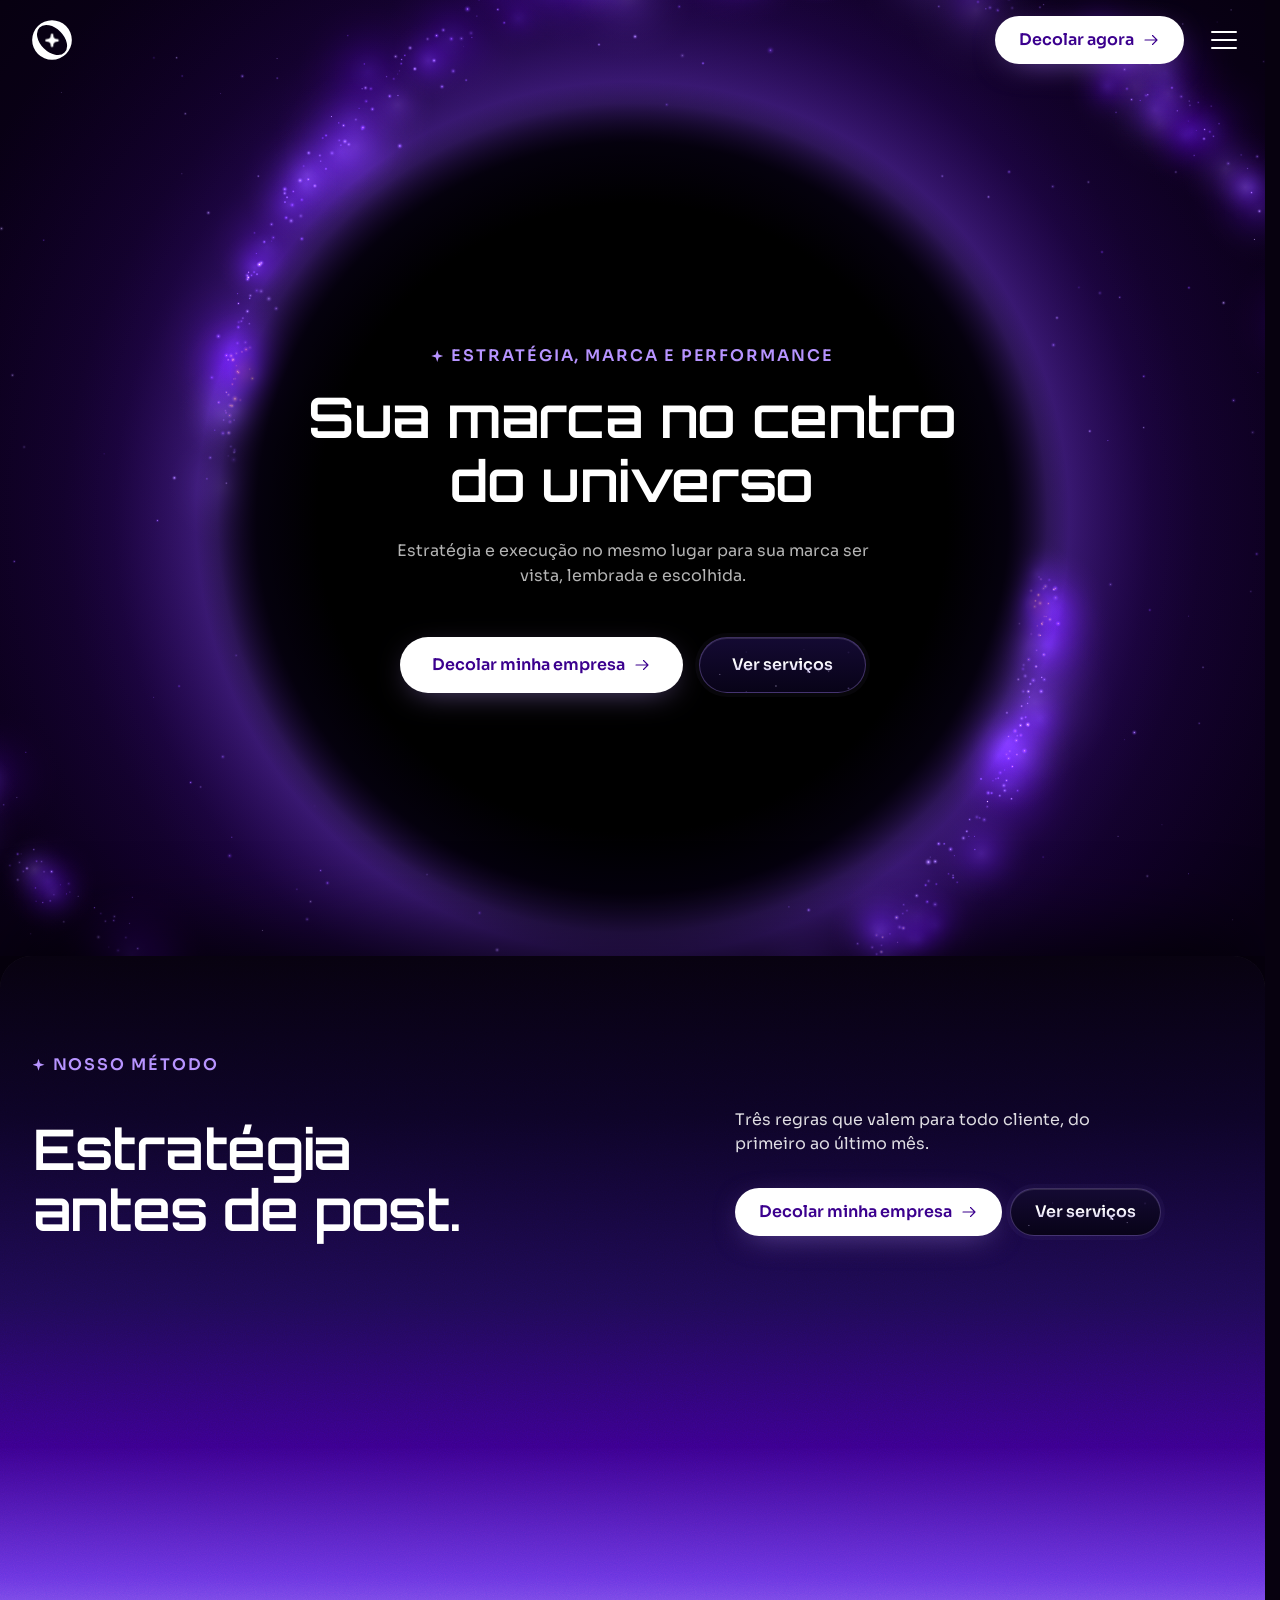
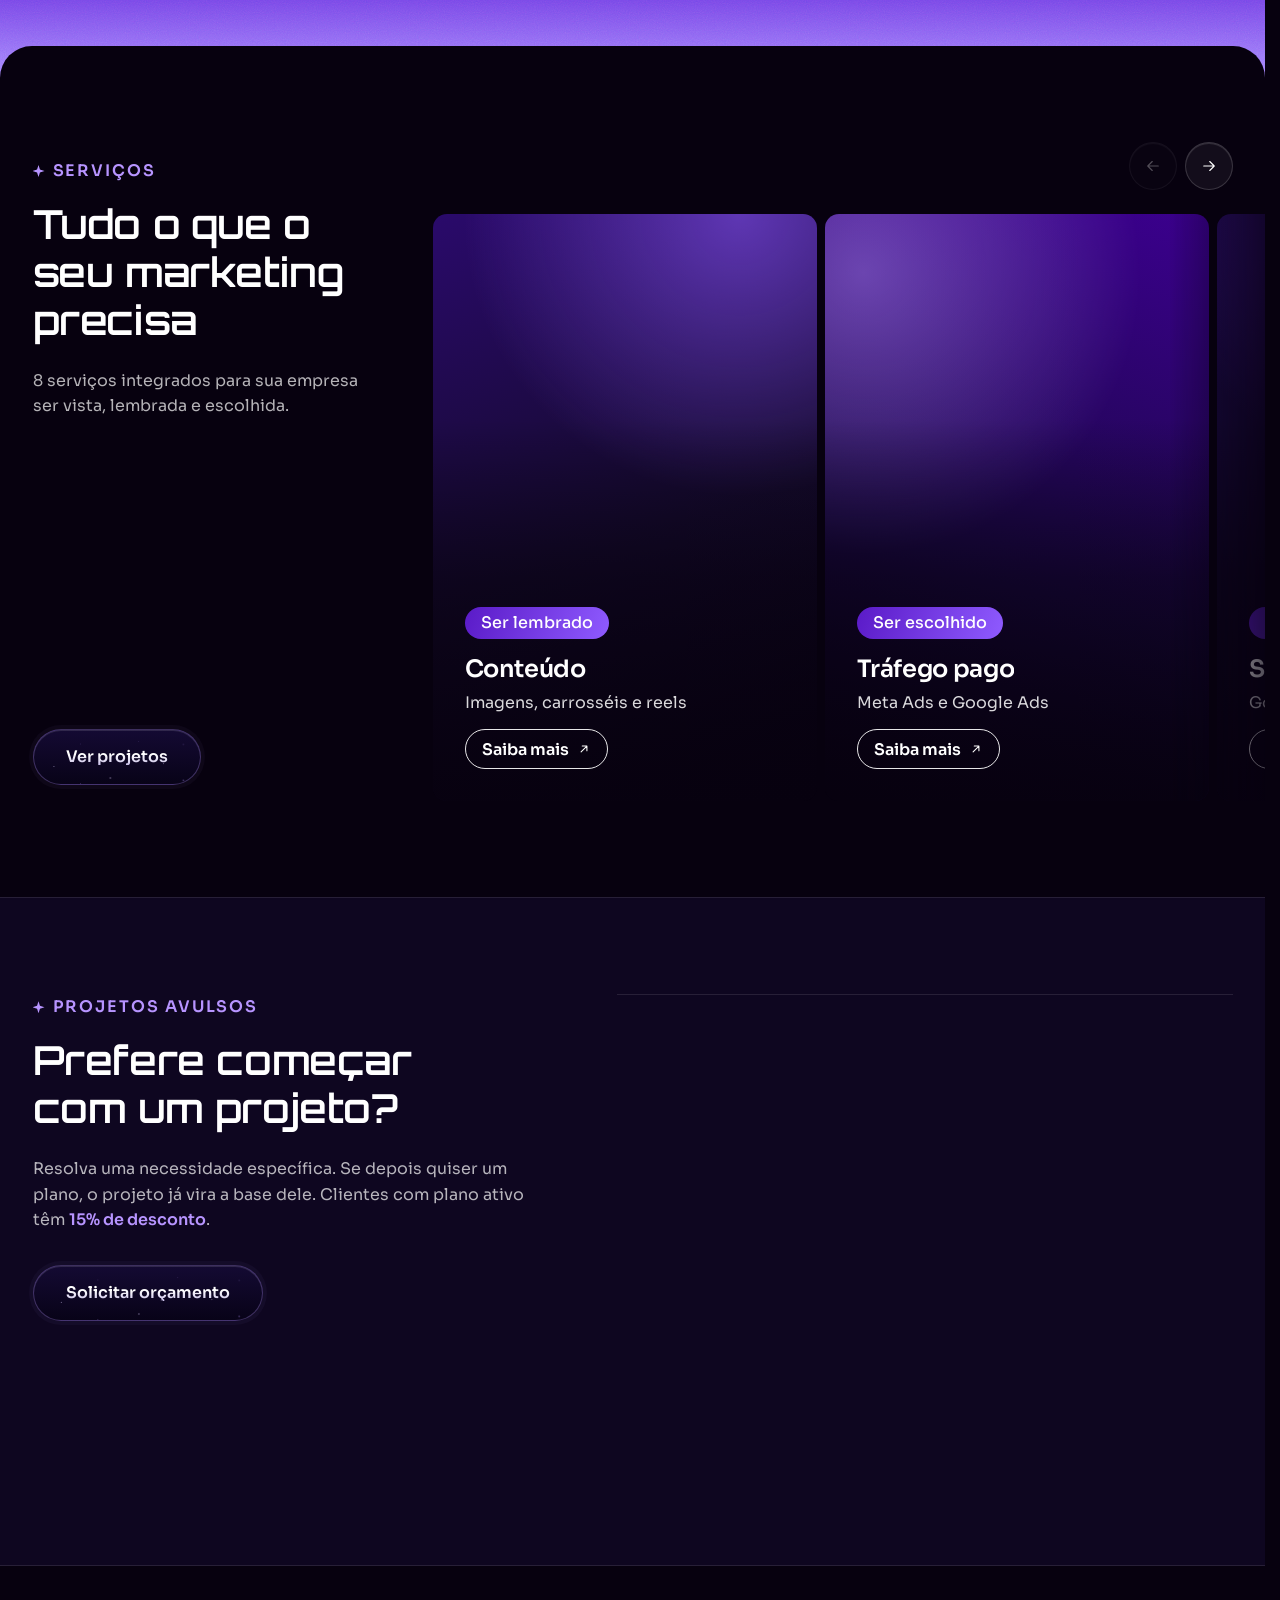
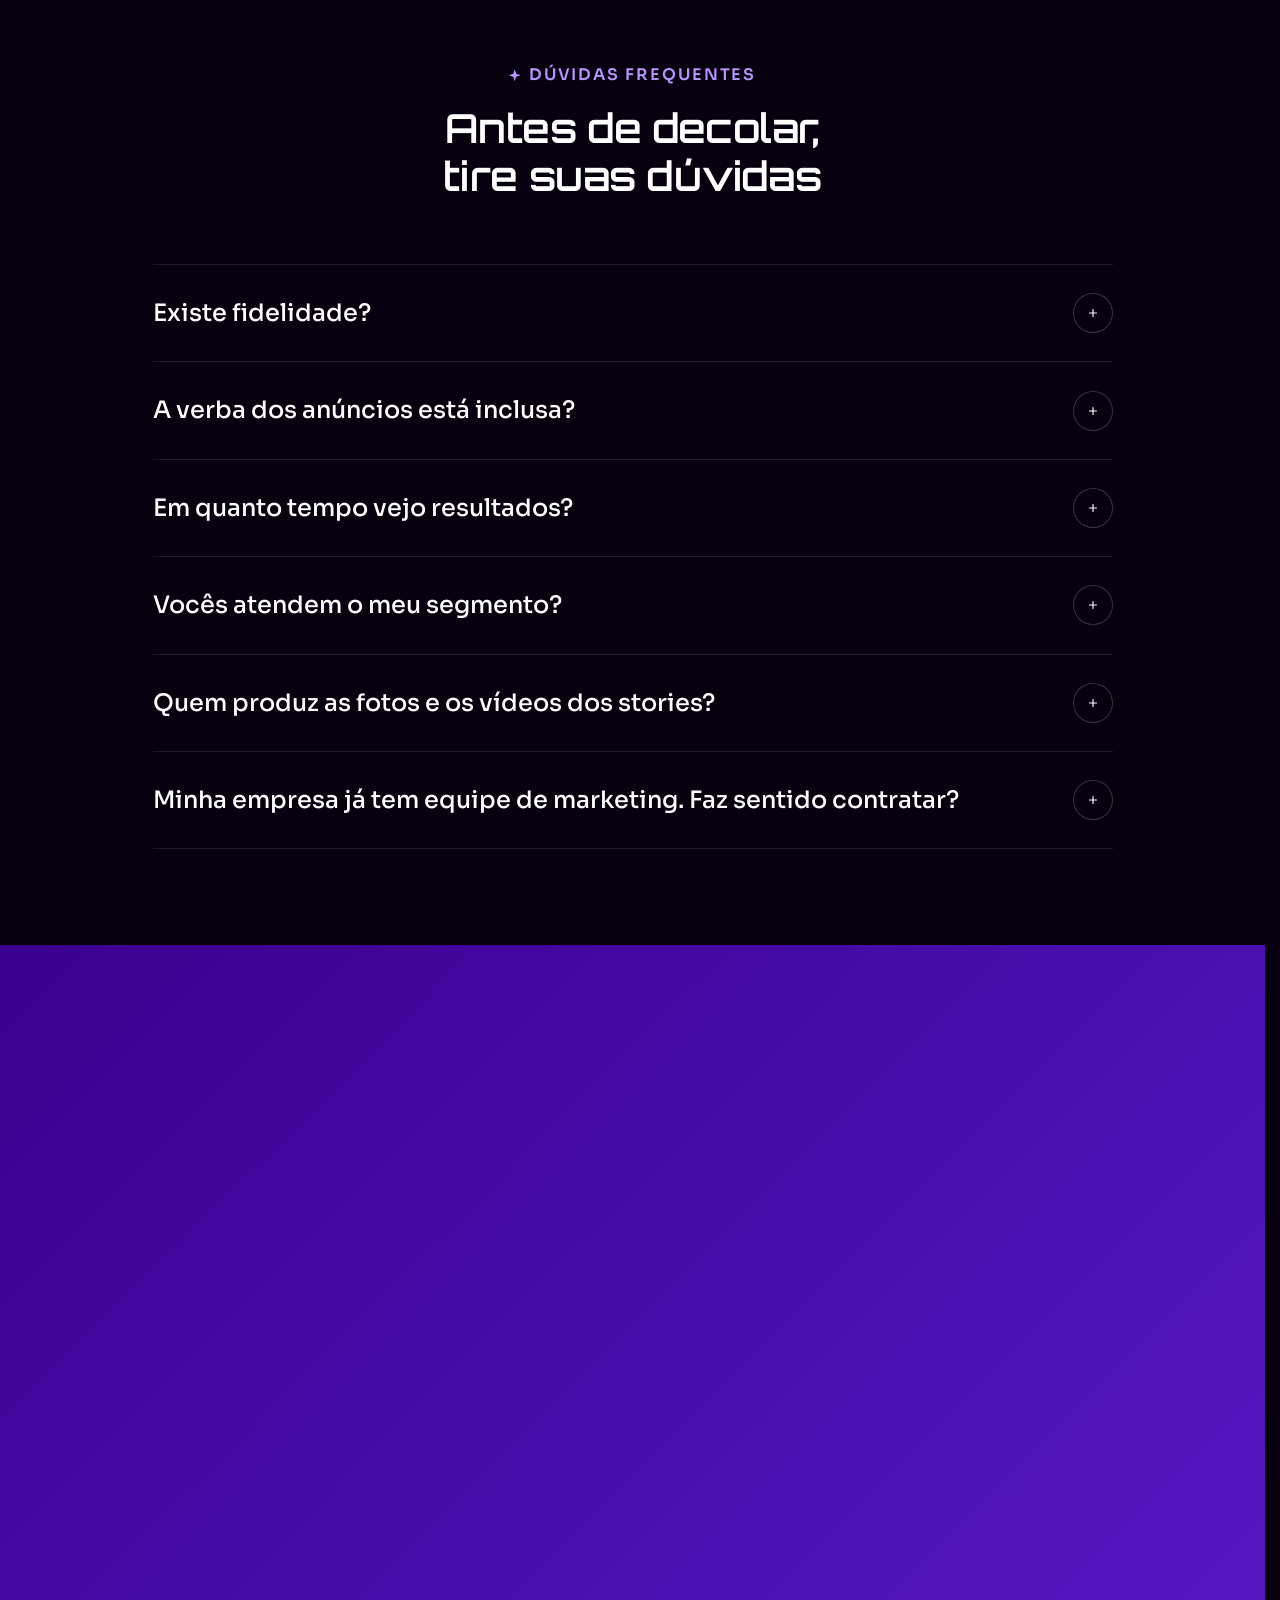
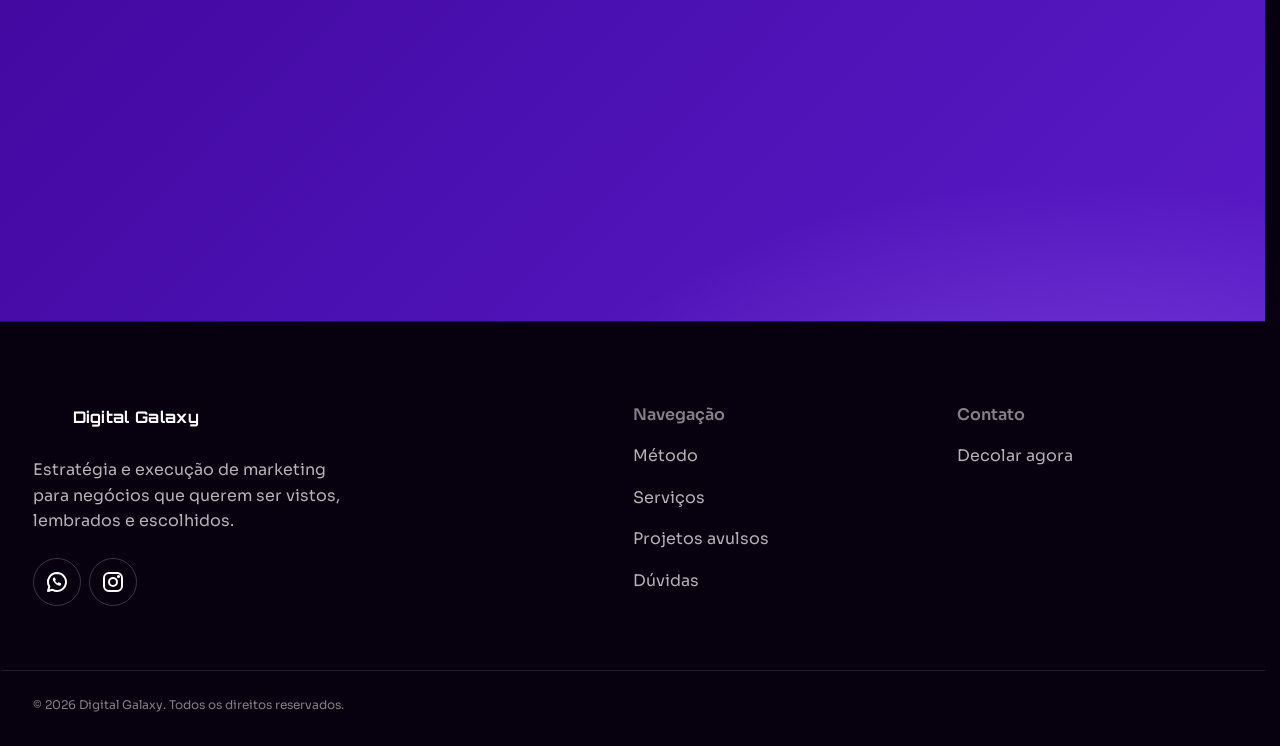
==== index.html @ ebba44d5 "Instala o Google Analytics 4 com eventos de conversão - Tag do Google (G-95ECW98DXY) no <head>, com " ====
<!doctype html>
<html lang="pt-BR">
<head>
  <meta charset="utf-8">
  <meta name="viewport" content="width=device-width, initial-scale=1, viewport-fit=cover">
  <!-- Segurança: o GitHub Pages não permite cabeçalhos HTTP próprios, então a política vai aqui.
       Só recursos do próprio domínio; o formulário envia para o Google Apps Script (connect-src).
       (frame-ancestors não vale em <meta>: a proteção contra iframe depende do servidor) -->
  <meta http-equiv="Content-Security-Policy" content="default-src 'self'; script-src 'self' https://www.googletagmanager.com; style-src 'self'; img-src 'self' data: https://*.google-analytics.com https://*.googletagmanager.com; font-src 'self'; connect-src 'self' https://script.google.com https://script.googleusercontent.com https://*.google-analytics.com https://*.analytics.google.com https://*.googletagmanager.com; object-src 'none'; base-uri 'self'; form-action 'self'; frame-src 'none'; upgrade-insecure-requests">
  <meta name="referrer" content="strict-origin-when-cross-origin">
  <title>Digital Galaxy | Marketing para negócios locais</title>
  <meta name="description" content="Consultoria de marketing para negócios locais e médias empresas: Google, Instagram, anúncios e sites, com estratégia e execução no mesmo lugar.">
  <meta name="theme-color" content="#07010F">
  <link rel="canonical" href="https://digitalgalaxy.com.br/">

  <!-- Open Graph -->
  <meta property="og:type" content="website">
  <meta property="og:locale" content="pt_BR">
  <meta property="og:site_name" content="Digital Galaxy">
  <meta property="og:title" content="Digital Galaxy | Marketing para negócios locais">
  <meta property="og:description" content="Consultoria de marketing para negócios locais e médias empresas: Google, Instagram, anúncios e sites, com estratégia e execução no mesmo lugar.">
  <meta property="og:url" content="https://digitalgalaxy.com.br/">
  <meta property="og:image" content="https://digitalgalaxy.com.br/images/og/og-digital-galaxy.jpg">
  <meta property="og:image:width" content="1200">
  <meta property="og:image:height" content="630">
  <meta property="og:image:alt" content="Digital Galaxy: estratégia e execução de marketing no mesmo lugar">
  <meta name="twitter:card" content="summary_large_image">

  <!-- Ícones -->
  <link rel="icon" href="images/logo/favicon.svg" type="image/svg+xml">
  <link rel="icon" href="images/logo/favicon-32.png" sizes="32x32" type="image/png">
  <link rel="apple-touch-icon" href="images/logo/apple-touch-icon.png">

  <!-- Fontes locais (apenas os pesos usados) -->
  <link rel="preload" href="fonts/sora-latin-400-normal.woff2" as="font" type="font/woff2" crossorigin>
  <link rel="preload" href="fonts/sora-latin-600-normal.woff2" as="font" type="font/woff2" crossorigin>
  <link rel="preload" href="fonts/orbitron-latin-600-normal.woff2" as="font" type="font/woff2" crossorigin>

  <link rel="stylesheet" href="css/style.css?v=14">
  <link rel="stylesheet" href="css/responsive.css?v=14">
  <!-- Google Analytics 4 (configuração e eventos em js/analytics.js) -->
  <script async src="https://www.googletagmanager.com/gtag/js?id=G-95ECW98DXY"></script>
  <script src="js/analytics.js?v=14"></script>
  <script src="js/vendor/lenis.min.js?v=14" defer></script>
  <script src="js/main.js?v=14" defer></script>
</head>
<body>
  <a class="skip-link" href="#conteudo">Pular para o conteúdo</a>

  <!-- ============ HEADER ============ -->
  <header class="header" id="topo">
    <div class="header__inner">
      <a class="brand brand--mark" href="#topo" aria-label="Digital Galaxy, voltar ao início">
        <svg class="brand__mark" viewBox="92 100 265 265" fill="currentColor" aria-hidden="true">
          <path fill-rule="evenodd" d="M356.00 232.50A131.5 131.5 0 1 0 93.00 232.50A131.5 131.5 0 1 0 356.00 232.50ZM307.60 315.30A117.1 77.2 45.0 1 0 142.00 149.70A117.1 77.2 45.0 1 0 307.60 315.30Z"/>
          <path class="brand__star" d="M224.80 198.50C224.80 222.22 237.58 235.00 261.30 235.00C237.58 235.00 224.80 247.78 224.80 271.50C224.80 247.78 212.03 235.00 188.30 235.00C212.03 235.00 224.80 222.22 224.80 198.50Z" stroke="currentColor" stroke-width="16" stroke-linejoin="round"/>
        </svg>
      </a>

      <div class="header__actions">
        <a class="btn btn--primary btn--sm header__cta" href="#contato" data-cta="header"><span class="btn__text">Decolar agora</span><span class="btn__icon" aria-hidden="true"><svg viewBox="0 0 24 24" fill="none" stroke="currentColor" stroke-width="1.5" stroke-linecap="round" stroke-linejoin="round"><path d="M4 12h16M14 6l6 6-6 6"/></svg></span></a>
        <button class="menu-toggle" type="button" aria-controls="menu" aria-expanded="false" aria-label="Abrir menu">
          <span class="menu-toggle__bar"></span>
          <span class="menu-toggle__bar"></span>
          <span class="menu-toggle__bar"></span>
        </button>
      </div>
    </div>
  </header>

  <!-- Menu lateral: desliza da direita; o fundo desfoca a página (js/main.js) -->
  <div class="menu-overlay" aria-hidden="true"></div>
  <nav class="nav" id="menu" aria-label="Navegação principal" inert>
    <ul class="nav__list">
      <li><a class="nav__link" href="#metodo">Método</a></li>
      <li><a class="nav__link" href="#servicos">Serviços</a></li>
      <li><a class="nav__link" href="#projetos">Projetos avulsos</a></li>
      <li><a class="nav__link" href="#faq">Dúvidas</a></li>
    </ul>
    <div class="nav__footer">
      <a class="btn btn--primary nav__cta" href="#contato" data-cta="menu"><span class="btn__text">Decolar agora</span><span class="btn__icon" aria-hidden="true"><svg viewBox="0 0 24 24" fill="none" stroke="currentColor" stroke-width="1.5" stroke-linecap="round" stroke-linejoin="round"><path d="M4 12h16M14 6l6 6-6 6"/></svg></span></a>
    </div>
  </nav>

  <main id="conteudo">

    <!-- ============ HERO ============ -->
    <section class="hero" aria-labelledby="hero-title">
      <!-- Galáxia espiral animada (fundo): .blackhole define o centro escuro; o canvas é desenhado por js/main.js -->
      <div class="blackhole" aria-hidden="true"></div>
      <canvas class="blackhole-canvas" aria-hidden="true"></canvas>
      <div class="container hero__content">
        <p class="eyebrow">Estratégia, marca e performance</p>
        <h1 class="hero__title" id="hero-title"><span class="hero__line">Sua marca no centro</span> <span class="hero__line">do universo</span></h1>
        <p class="hero__lead">Estratégia e execução no mesmo lugar para sua marca ser vista, lembrada e escolhida.</p>
        <div class="hero__actions">
          <a class="btn btn--primary" href="#contato" data-cta="hero"><span class="btn__text">Decolar minha empresa</span><span class="btn__icon" aria-hidden="true"><svg viewBox="0 0 24 24" fill="none" stroke="currentColor" stroke-width="1.5" stroke-linecap="round" stroke-linejoin="round"><path d="M4 12h16M14 6l6 6-6 6"/></svg></span></a>
          <a class="btn btn--glow" href="#servicos"><span class="btn__label">Ver serviços</span></a>
        </div>
      </div>
    </section>

    <!-- ============ FORMA DE TRABALHAR ============ -->
    <section class="manifesto" id="metodo" aria-labelledby="metodo-title">
      <div class="container manifesto__inner">
        <div class="manifesto__top">
          <div class="manifesto__heading">
            <p class="eyebrow">Nosso método</p>
            <h2 class="manifesto__title" id="metodo-title">Estratégia antes de post.</h2>
          </div>
          <div class="manifesto__side">
            <p class="manifesto__lead">Três regras que valem para todo cliente, do primeiro ao último mês.</p>
            <div class="manifesto__actions">
              <a class="btn btn--primary btn--sm" href="#contato" data-cta="metodo"><span class="btn__text">Decolar minha empresa</span><span class="btn__icon" aria-hidden="true"><svg viewBox="0 0 24 24" fill="none" stroke="currentColor" stroke-width="1.5" stroke-linecap="round" stroke-linejoin="round"><path d="M4 12h16M14 6l6 6-6 6"/></svg></span></a>
              <a class="btn btn--glow btn--sm" href="#servicos"><span class="btn__label">Ver serviços</span></a>
            </div>
          </div>
        </div>

        <ol class="manifesto__principles">
          <li class="principle reveal">
            <span class="principle__index">01</span>
            <h3 class="principle__title">Diagnóstico antes de gastar</h3>
            <p class="principle__text">Analisamos seu negócio, seus concorrentes e seu público. Você investe só no que faz sentido.</p>
          </li>
          <li class="principle reveal">
            <span class="principle__index">02</span>
            <h3 class="principle__title">Uma meta clara desde o início</h3>
            <p class="principle__text">Leads, ligações, rotas no Maps ou vendas. Você sabe o que esperar e acompanha os números.</p>
          </li>
          <li class="principle reveal">
            <span class="principle__index">03</span>
            <h3 class="principle__title">Sua verba, seu controle</h3>
            <p class="principle__text">A verba dos anúncios vai direto para Meta e Google. Sem taxa escondida, sem intermediário.</p>
          </li>
        </ol>
      </div>
    </section>

    <!-- ============ SERVIÇOS ============ -->
    <section class="section section--services" id="servicos" aria-labelledby="servicos-title">
      <div class="services">
        <header class="services__header">
          <p class="eyebrow">Serviços</p>
          <h2 class="section__title" id="servicos-title">Tudo o que o seu marketing precisa</h2>
          <p class="section__lead">8 serviços integrados para sua empresa ser vista, lembrada e escolhida.</p>
          <a class="btn btn--glow services__cta" href="#projetos"><span class="btn__label">Ver projetos</span></a>
        </header>
        <div class="services__carousel" role="group" aria-roledescription="carrossel" aria-label="Serviços">
          <div class="services__bar">
            <div class="services__nav">
              <button class="services__arrow services__arrow--prev" type="button" aria-label="Serviços anteriores"><svg viewBox="0 0 24 24" aria-hidden="true"><path d="M19 12H5M11 6l-6 6 6 6"/></svg></button>
              <button class="services__arrow services__arrow--next" type="button" aria-label="Próximos serviços"><svg viewBox="0 0 24 24" aria-hidden="true"><path d="M5 12h14M13 6l6 6-6 6"/></svg></button>
            </div>
          </div>
          <ul class="services__track">
            <li class="service">
              <div class="service__inner">
                <div class="service__face service__face--front">
                  <img class="service__media service__media--conteudo" src="images/servicos/conteudo.webp" alt="" loading="lazy" decoding="async">
                  <div class="service__body">
                    <span class="service__tag">Ser lembrado</span>
                    <h3 class="service__title">Conteúdo</h3>
                    <p class="service__text">Imagens, carrosséis e reels</p>
                    <button class="service__link service__flip" type="button" aria-label="Saiba mais sobre Conteúdo">Saiba mais<svg class="service__arrow" viewBox="0 0 24 24" aria-hidden="true"><path d="M7 17 17 7M9 7h8v8"/></svg></button>
                  </div>
                </div>
                <div class="service__face service__face--back" inert>
                  <button class="service__back service__flip" type="button" aria-label="Voltar para a frente do card"><svg viewBox="0 0 24 24" aria-hidden="true"><path d="M6 6l12 12M18 6 6 18"/></svg></button>
                  <span class="service__tag">Ser lembrado</span>
                  <p class="service__back-title">Conteúdo</p>
                  <p class="service__desc">Imagens, carrosséis e reels pensados para a sua estratégia. Você só envia as fotos do dia a dia.</p>
                  <a class="service__cta" href="#contato" data-cta="servicos">Decolar agora<svg viewBox="0 0 24 24" fill="none" stroke="currentColor" stroke-width="1.5" stroke-linecap="round" stroke-linejoin="round"><path d="M4 12h16M14 6l6 6-6 6"/></svg></a>
                </div>
              </div>
            </li>
            <li class="service">
              <div class="service__inner">
                <div class="service__face service__face--front">
                  <img class="service__media" src="images/servicos/trafego-pago.webp" alt="" loading="lazy" decoding="async">
                  <div class="service__body">
                    <span class="service__tag">Ser escolhido</span>
                    <h3 class="service__title">Tráfego pago</h3>
                    <p class="service__text">Meta Ads e Google Ads</p>
                    <button class="service__link service__flip" type="button" aria-label="Saiba mais sobre Tráfego pago">Saiba mais<svg class="service__arrow" viewBox="0 0 24 24" aria-hidden="true"><path d="M7 17 17 7M9 7h8v8"/></svg></button>
                  </div>
                </div>
                <div class="service__face service__face--back" inert>
                  <button class="service__back service__flip" type="button" aria-label="Voltar para a frente do card"><svg viewBox="0 0 24 24" aria-hidden="true"><path d="M6 6l12 12M18 6 6 18"/></svg></button>
                  <span class="service__tag">Ser escolhido</span>
                  <p class="service__back-title">Tráfego pago</p>
                  <p class="service__desc">Campanhas no Meta Ads, Google Ads, LinkedIn e TikTok, com criativos próprios e otimização contínua.</p>
                  <a class="service__cta" href="#contato" data-cta="servicos">Decolar agora<svg viewBox="0 0 24 24" fill="none" stroke="currentColor" stroke-width="1.5" stroke-linecap="round" stroke-linejoin="round"><path d="M4 12h16M14 6l6 6-6 6"/></svg></a>
                </div>
              </div>
            </li>
            <li class="service">
              <div class="service__inner">
                <div class="service__face service__face--front">
                  <img class="service__media service__media--seo-local" src="images/servicos/seo-local.webp" alt="" loading="lazy" decoding="async">
                  <div class="service__body">
                    <span class="service__tag">Ser visto</span>
                    <h3 class="service__title">SEO local</h3>
                    <p class="service__text">Google, Maps e avaliações</p>
                    <button class="service__link service__flip" type="button" aria-label="Saiba mais sobre SEO local">Saiba mais<svg class="service__arrow" viewBox="0 0 24 24" aria-hidden="true"><path d="M7 17 17 7M9 7h8v8"/></svg></button>
                  </div>
                </div>
                <div class="service__face service__face--back" inert>
                  <button class="service__back service__flip" type="button" aria-label="Voltar para a frente do card"><svg viewBox="0 0 24 24" aria-hidden="true"><path d="M6 6l12 12M18 6 6 18"/></svg></button>
                  <span class="service__tag">Ser visto</span>
                  <p class="service__back-title">SEO local</p>
                  <p class="service__desc">Perfil do Google otimizado, avaliações e presença no Maps para você aparecer antes do concorrente.</p>
                  <a class="service__cta" href="#contato" data-cta="servicos">Decolar agora<svg viewBox="0 0 24 24" fill="none" stroke="currentColor" stroke-width="1.5" stroke-linecap="round" stroke-linejoin="round"><path d="M4 12h16M14 6l6 6-6 6"/></svg></a>
                </div>
              </div>
            </li>
            <li class="service">
              <div class="service__inner">
                <div class="service__face service__face--front">
                  <img class="service__media" src="images/servicos/estrategia.webp" alt="" loading="lazy" decoding="async">
                  <div class="service__body">
                    <span class="service__tag">Ser lembrado</span>
                    <h3 class="service__title">Posicionamento</h3>
                    <p class="service__text">Público, voz e oferta</p>
                    <button class="service__link service__flip" type="button" aria-label="Saiba mais sobre Posicionamento">Saiba mais<svg class="service__arrow" viewBox="0 0 24 24" aria-hidden="true"><path d="M7 17 17 7M9 7h8v8"/></svg></button>
                  </div>
                </div>
                <div class="service__face service__face--back" inert>
                  <button class="service__back service__flip" type="button" aria-label="Voltar para a frente do card"><svg viewBox="0 0 24 24" aria-hidden="true"><path d="M6 6l12 12M18 6 6 18"/></svg></button>
                  <span class="service__tag">Ser lembrado</span>
                  <p class="service__back-title">Posicionamento</p>
                  <p class="service__desc">Público, tom de voz, oferta principal e linha editorial para sua marca falar com clareza.</p>
                  <a class="service__cta" href="#contato" data-cta="servicos">Decolar agora<svg viewBox="0 0 24 24" fill="none" stroke="currentColor" stroke-width="1.5" stroke-linecap="round" stroke-linejoin="round"><path d="M4 12h16M14 6l6 6-6 6"/></svg></a>
                </div>
              </div>
            </li>
            <li class="service">
              <div class="service__inner">
                <div class="service__face service__face--front">
                  <img class="service__media service__media--redes-sociais" src="images/servicos/redes-sociais.webp" alt="" loading="lazy" decoding="async">
                  <div class="service__body">
                    <span class="service__tag">Ser lembrado</span>
                    <h3 class="service__title">Redes sociais</h3>
                    <p class="service__text">Calendário, posts e stories</p>
                    <button class="service__link service__flip" type="button" aria-label="Saiba mais sobre Redes sociais">Saiba mais<svg class="service__arrow" viewBox="0 0 24 24" aria-hidden="true"><path d="M7 17 17 7M9 7h8v8"/></svg></button>
                  </div>
                </div>
                <div class="service__face service__face--back" inert>
                  <button class="service__back service__flip" type="button" aria-label="Voltar para a frente do card"><svg viewBox="0 0 24 24" aria-hidden="true"><path d="M6 6l12 12M18 6 6 18"/></svg></button>
                  <span class="service__tag">Ser lembrado</span>
                  <p class="service__back-title">Redes sociais</p>
                  <p class="service__desc">Calendário, posts com design e legenda e stories semanais para Instagram, Facebook e TikTok.</p>
                  <a class="service__cta" href="#contato" data-cta="servicos">Decolar agora<svg viewBox="0 0 24 24" fill="none" stroke="currentColor" stroke-width="1.5" stroke-linecap="round" stroke-linejoin="round"><path d="M4 12h16M14 6l6 6-6 6"/></svg></a>
                </div>
              </div>
            </li>
            <li class="service">
              <div class="service__inner">
                <div class="service__face service__face--front">
                  <img class="service__media service__media--branding" src="images/servicos/branding.webp" alt="" loading="lazy" decoding="async">
                  <div class="service__body">
                    <span class="service__tag">Ser lembrado</span>
                    <h3 class="service__title">Branding</h3>
                    <p class="service__text">Identidade visual e manual</p>
                    <button class="service__link service__flip" type="button" aria-label="Saiba mais sobre Branding">Saiba mais<svg class="service__arrow" viewBox="0 0 24 24" aria-hidden="true"><path d="M7 17 17 7M9 7h8v8"/></svg></button>
                  </div>
                </div>
                <div class="service__face service__face--back" inert>
                  <button class="service__back service__flip" type="button" aria-label="Voltar para a frente do card"><svg viewBox="0 0 24 24" aria-hidden="true"><path d="M6 6l12 12M18 6 6 18"/></svg></button>
                  <span class="service__tag">Ser lembrado</span>
                  <p class="service__back-title">Branding</p>
                  <p class="service__desc">Logo, cores, fontes e manual de marca para ter a mesma cara em todo lugar.</p>
                  <a class="service__cta" href="#contato" data-cta="servicos">Decolar agora<svg viewBox="0 0 24 24" fill="none" stroke="currentColor" stroke-width="1.5" stroke-linecap="round" stroke-linejoin="round"><path d="M4 12h16M14 6l6 6-6 6"/></svg></a>
                </div>
              </div>
            </li>
            <li class="service">
              <div class="service__inner">
                <div class="service__face service__face--front">
                  <img class="service__media" src="images/servicos/sites.webp" alt="" loading="lazy" decoding="async">
                  <div class="service__body">
                    <span class="service__tag">Ser visto</span>
                    <h3 class="service__title">Sites</h3>
                    <p class="service__text">Páginas que convertem</p>
                    <button class="service__link service__flip" type="button" aria-label="Saiba mais sobre Sites">Saiba mais<svg class="service__arrow" viewBox="0 0 24 24" aria-hidden="true"><path d="M7 17 17 7M9 7h8v8"/></svg></button>
                  </div>
                </div>
                <div class="service__face service__face--back" inert>
                  <button class="service__back service__flip" type="button" aria-label="Voltar para a frente do card"><svg viewBox="0 0 24 24" aria-hidden="true"><path d="M6 6l12 12M18 6 6 18"/></svg></button>
                  <span class="service__tag">Ser visto</span>
                  <p class="service__back-title">Sites</p>
                  <p class="service__desc">Páginas feitas para converter, com botão de WhatsApp ou formulário e rastreamento dos anúncios.</p>
                  <a class="service__cta" href="#contato" data-cta="servicos">Decolar agora<svg viewBox="0 0 24 24" fill="none" stroke="currentColor" stroke-width="1.5" stroke-linecap="round" stroke-linejoin="round"><path d="M4 12h16M14 6l6 6-6 6"/></svg></a>
                </div>
              </div>
            </li>
            <li class="service">
              <div class="service__inner">
                <div class="service__face service__face--front">
                  <img class="service__media" src="images/servicos/funil-crm.webp" alt="" loading="lazy" decoding="async">
                  <div class="service__body">
                    <span class="service__tag">Ser escolhido</span>
                    <h3 class="service__title">Funil e CRM</h3>
                    <p class="service__text">Do contato até a venda</p>
                    <button class="service__link service__flip" type="button" aria-label="Saiba mais sobre Funil e CRM">Saiba mais<svg class="service__arrow" viewBox="0 0 24 24" aria-hidden="true"><path d="M7 17 17 7M9 7h8v8"/></svg></button>
                  </div>
                </div>
                <div class="service__face service__face--back" inert>
                  <button class="service__back service__flip" type="button" aria-label="Voltar para a frente do card"><svg viewBox="0 0 24 24" aria-hidden="true"><path d="M6 6l12 12M18 6 6 18"/></svg></button>
                  <span class="service__tag">Ser escolhido</span>
                  <p class="service__back-title">Funil e CRM</p>
                  <p class="service__desc">Estrutura de funil, CRM e automação para nenhum contato se perder até virar venda.</p>
                  <a class="service__cta" href="#contato" data-cta="servicos">Decolar agora<svg viewBox="0 0 24 24" fill="none" stroke="currentColor" stroke-width="1.5" stroke-linecap="round" stroke-linejoin="round"><path d="M4 12h16M14 6l6 6-6 6"/></svg></a>
                </div>
              </div>
            </li>
          </ul>
        </div>
      </div>
    </section>

    <!-- ============ PROJETOS AVULSOS ============ -->
    <section class="section section--alt" id="projetos" aria-labelledby="projetos-title">
      <div class="container projects">
        <header class="section__header projects__header">
          <p class="eyebrow">Projetos avulsos</p>
          <h2 class="section__title" id="projetos-title">Prefere começar com um projeto?</h2>
          <p class="section__lead">Resolva uma necessidade específica. Se depois quiser um plano, o projeto já vira a base dele. Clientes com plano ativo têm <strong class="discount">15% de desconto</strong>.</p>
          <a class="btn btn--glow" href="#contato" data-cta="projetos"><span class="btn__label">Solicitar orçamento</span></a>
        </header>
        <ul class="projects__list">
          <li class="project reveal" tabindex="0">
            <div class="project__head"><span class="project__name">Diagnóstico e posicionamento</span></div>
            <div class="project__more"><div class="project__more-inner"><p class="project__text">Descubra onde seu marketing está perdendo clientes. Analisamos sua presença digital, concorrentes e público, e entregamos os próximos passos em ordem de prioridade.</p></div></div>
          </li>
          <li class="project reveal" tabindex="0">
            <div class="project__head"><span class="project__name">Setup do Google Meu Negócio</span></div>
            <div class="project__more"><div class="project__more-inner"><p class="project__text">Apareça no Maps quando procuram pelo que você vende. Criamos ou otimizamos seu perfil com categorias, serviços, fotos e descrição.</p></div></div>
          </li>
          <li class="project reveal" tabindex="0">
            <div class="project__head"><span class="project__name">Identidade visual</span></div>
            <div class="project__more"><div class="project__more-inner"><p class="project__text">Logo, cores, tipografia e aplicações prontas para redes e materiais. Sua marca com a mesma cara em todo lugar.</p></div></div>
          </li>
          <li class="project reveal" tabindex="0">
            <div class="project__head"><span class="project__name">Branding completo</span></div>
            <div class="project__more"><div class="project__more-inner"><p class="project__text">O que sua marca defende, como ela fala e como ela aparece: estratégia, identidade visual e manual de uso.</p></div></div>
          </li>
          <li class="project reveal" tabindex="0">
            <div class="project__head"><span class="project__name">Landing page</span></div>
            <div class="project__more"><div class="project__more-inner"><p class="project__text">Uma página com um único objetivo: transformar visitas em conversas no WhatsApp. Texto, design e rastreamento inclusos.</p></div></div>
          </li>
          <li class="project reveal" tabindex="0">
            <div class="project__head"><span class="project__name">Site institucional</span></div>
            <div class="project__more"><div class="project__more-inner"><p class="project__text">Várias páginas, rápido no celular e preparado para o Google, apresentando sua empresa, seus serviços e seus contatos.</p></div></div>
          </li>
        </ul>
      </div>
    </section>

    <!-- ============ FAQ ============ -->
    <section class="section" id="faq" aria-labelledby="faq-title">
      <div class="container faq">
        <header class="section__header section__header--center faq__header">
          <p class="eyebrow">Dúvidas frequentes</p>
          <h2 class="section__title" id="faq-title">Antes de decolar, tire suas dúvidas</h2>
        </header>
        <div class="faq__list">
          <details class="faq__item">
            <summary class="faq__question">Existe fidelidade?</summary>
            <div class="faq__answer"><p>O primeiro mês é sem fidelidade. No fim dele, apresentamos os resultados e o plano dos próximos 6 meses. Se seguirmos juntos, o contrato passa a ser de 6 meses, com renovação automática.</p></div>
          </details>
          <details class="faq__item">
            <summary class="faq__question">A verba dos anúncios está inclusa?</summary>
            <div class="faq__answer"><p>Não, e isso é bom para você. A verba é paga direto às plataformas, como Meta e Google, e você vê cada real investido. O recomendado costuma ficar entre R$ 1.000 e R$ 5.000 por mês.</p></div>
          </details>
          <details class="faq__item">
            <summary class="faq__question">Em quanto tempo vejo resultados?</summary>
            <div class="faq__answer"><p>Logo no início definimos uma meta, como leads, ligações, rotas no Maps ou vendas, e acompanhamos os números com você. Canais como tráfego e SEO costumam amadurecer em cerca de 3 meses.</p></div>
          </details>
          <details class="faq__item">
            <summary class="faq__question">Vocês atendem o meu segmento?</summary>
            <div class="faq__answer"><p>Atendemos negócios locais e médias empresas: comércio de bairro, serviços profissionais, varejo e e-commerce, B2B e indústria. O peso de cada canal muda conforme o diagnóstico.</p></div>
          </details>
          <details class="faq__item">
            <summary class="faq__question">Quem produz as fotos e os vídeos dos stories?</summary>
            <div class="faq__answer"><p>Você envia as fotos e os vídeos do dia a dia do negócio. Nós planejamos a sequência, escrevemos os textos e cuidamos do agendamento.</p></div>
          </details>
          <details class="faq__item">
            <summary class="faq__question">Minha empresa já tem equipe de marketing. Faz sentido contratar?</summary>
            <div class="faq__answer"><p>Sim. O trabalho pode ser consultivo, orientando a sua equipe interna com estratégia, metas e acompanhamento.</p></div>
          </details>
        </div>
      </div>
    </section>

    <!-- ============ CONTATO (formulário) ============ -->
    <!-- Os botões do site rolam até aqui (#contato). O envio vai para a mesma planilha
         do formulário de diagnóstico (Google Apps Script), pelo js/main.js (setupLeadForm). -->
    <section class="cta" id="contato" aria-labelledby="cta-title">
      <div class="starfield" aria-hidden="true"></div>
      <div class="container cta__inner">
        <div class="cta__content reveal">
          <!-- Uma estrela atravessa a frase e as letras surgem no rastro dela (js/main.js, setupStarWrite) -->
          <p class="eyebrow cta__eyebrow"><span class="cta__eyebrow-text" data-star-write>O próximo passo começa aqui</span></p>
          <h2 class="cta__title" id="cta-title">Pronto para levar sua marca <em>mais longe?</em></h2>
          <p class="cta__text">Preencha algumas informações rápidas, leva menos de um minuto. Assim chegamos à conversa já conhecendo o seu cenário.</p>
          <!-- Aparece quando o WhatsApp estiver configurado em js/main.js -->
          <a class="cta__whatsapp js-whatsapp" href="#" target="_blank" rel="noopener" hidden>Prefere conversar pelo WhatsApp?<span class="cta__whatsapp-icon social__icon--whatsapp" aria-hidden="true"></span></a>
        </div>

        <div class="lead reveal">
          <form class="lead__form" id="lead-form" novalidate data-endpoint="https://script.google.com/macros/s/AKfycbzMHrKXmGGvpy9lyWZ1lX4zPdXGlXVnlSLD0htCobEDiTQkNy1vvPE4B_Lw2kmxeEnO/exec">
            <h3 class="lead__title">Agende sua conversa</h3>

            <div class="lead__grid">
              <div class="field">
                <label class="field__label" for="lead-nome">Nome completo</label>
                <input class="field__input" id="lead-nome" name="nome" type="text" autocomplete="name" maxlength="100" placeholder="Seu nome" required>
              </div>
              <div class="field">
                <label class="field__label" for="lead-empresa">Empresa</label>
                <input class="field__input" id="lead-empresa" name="empresa" type="text" autocomplete="organization" maxlength="100" placeholder="Nome da sua empresa" required>
              </div>
              <div class="field">
                <label class="field__label" for="lead-whatsapp">WhatsApp</label>
                <input class="field__input" id="lead-whatsapp" name="whatsapp" type="tel" inputmode="tel" autocomplete="tel" maxlength="16" placeholder="(00) 00000-0000" required>
              </div>
              <div class="field">
                <label class="field__label" for="lead-email">E-mail</label>
                <input class="field__input" id="lead-email" name="email" type="email" autocomplete="email" maxlength="120" placeholder="voce@empresa.com.br" required>
              </div>
              <div class="field field--full">
                <label class="field__label" for="lead-objetivo">Seu objetivo</label>
                <select class="field__input field__select" id="lead-objetivo" name="objetivo_6_meses" required>
                  <option value="" selected disabled>O que sua empresa precisa?</option>
                  <option>Ser mais conhecido e passar mais credibilidade</option>
                  <option>Atrair mais clientes novos</option>
                  <option>Vender mais para quem já é cliente</option>
                  <option>Lançar um produto, serviço ou unidade nova</option>
                  <option>Mudar ou atualizar a imagem da marca</option>
                </select>
              </div>
              <div class="field field--full">
                <label class="field__label" for="lead-investimento">Investimento mensal</label>
                <select class="field__input field__select" id="lead-investimento" name="investimento_mensal" required>
                  <option value="" selected disabled>Selecione uma faixa</option>
                  <option>Até R$ 1.000</option>
                  <option>De R$ 1.000 a R$ 3.000</option>
                  <option>De R$ 3.000 a R$ 6.000</option>
                  <option>Acima de R$ 6.000</option>
                  <option>Ainda não sei</option>
                </select>
              </div>
              <div class="field field--full">
                <label class="field__label" for="lead-mensagem">Mensagem <span class="field__optional">(opcional)</span></label>
                <textarea class="field__input field__textarea" id="lead-mensagem" name="mensagem" rows="3" maxlength="1000" placeholder="Conte um pouco sobre o seu negócio"></textarea>
              </div>
            </div>

            <!-- Anti-robô: campo invisível que pessoas não preenchem -->
            <div class="lead__hp" aria-hidden="true">
              <label for="lead-hp">Não preencha este campo</label>
              <input id="lead-hp" name="_hp" type="text" tabindex="-1" autocomplete="off">
            </div>

            <p class="lead__error" role="alert" hidden></p>
            <button class="cta__button lead__submit" type="submit"><span class="lead__submit-text">Enviar e agendar conversa</span><span class="cta__button-icon" aria-hidden="true"><svg viewBox="0 0 24 24" fill="none" stroke="currentColor" stroke-width="2" stroke-linecap="round" stroke-linejoin="round"><path d="M7 17 17 7M9 7h8v8"/></svg></span></button>
            <noscript><p class="lead__error">Para enviar, ative o JavaScript do navegador ou fale com a gente pelo Instagram @digitalgalaxymkt.</p></noscript>
          </form>

          <div class="lead__success" id="lead-success" tabindex="-1" hidden>
            <span class="lead__success-icon" aria-hidden="true"></span>
            <h3 class="lead__title">Obrigado!</h3>
            <p class="lead__success-text">Recebemos suas informações. Nossa equipe entrará em contato em breve pelo WhatsApp.</p>
          </div>
        </div>
      </div>
    </section>
  </main>


  <!-- ============ FOOTER ============ -->
  <footer class="footer">
    <div class="container footer__grid">
      <div class="footer__brand">
        <a class="brand" href="#topo" aria-label="Digital Galaxy, voltar ao início">
          <img class="brand__mark" src="images/logo/logo-digital-galaxy-mark.svg" alt="" width="32" height="32" loading="lazy">
          <span class="brand__name">Digital Galaxy</span>
        </a>
        <p class="footer__tagline">Estratégia e execução de marketing para negócios que querem ser vistos, lembrados e escolhidos.</p>
        <!-- Redes: no hover, um relance de luz roxa atravessa o ícone (css/style.css, .social) -->
        <ul class="social" aria-label="Redes sociais">
          <li class="js-whatsapp-item" hidden><a class="social__link js-whatsapp" href="#" target="_blank" rel="noopener" aria-label="WhatsApp"><span class="social__icon social__icon--whatsapp" aria-hidden="true"></span></a></li>
          <li><a class="social__link" href="https://www.instagram.com/digitalgalaxymkt" target="_blank" rel="noopener" aria-label="Instagram @digitalgalaxymkt"><span class="social__icon social__icon--instagram" aria-hidden="true"></span></a></li>
        </ul>
      </div>

      <nav class="footer__col" aria-label="Navegação do rodapé">
        <p class="footer__heading">Navegação</p>
        <ul>
          <li><a href="#metodo">Método</a></li>
          <li><a href="#servicos">Serviços</a></li>
          <li><a href="#projetos">Projetos avulsos</a></li>
          <li><a href="#faq">Dúvidas</a></li>
        </ul>
      </nav>

      <div class="footer__col">
        <p class="footer__heading">Contato</p>
        <ul>
          <li><a href="#contato" data-cta="footer">Decolar agora</a></li>
          <!-- Aparece quando configurado em js/main.js -->
          <li class="js-email-item" hidden><a class="js-email" href="#">E-mail</a></li>
        </ul>
      </div>
    </div>

    <div class="container footer__bottom">
      <p>© <span class="js-year">2026</span> Digital Galaxy. Todos os direitos reservados.</p>
      <!-- PLACEHOLDER: adicionar link para a Política de Privacidade quando houver -->
    </div>
  </footer>
</body>
</html>
---- css/style.css ----
/* ==========================================================================
   Digital Galaxy — Landing page
   Estilos principais (desktop first). Ajustes por tela em responsive.css
   ========================================================================== */

/* Fonts
   ========================================================================== */
@font-face { font-family: "Sora"; font-weight: 400; font-style: normal; font-display: swap; src: url("../fonts/sora-latin-400-normal.woff2") format("woff2"); }
@font-face { font-family: "Sora"; font-weight: 500; font-style: normal; font-display: swap; src: url("../fonts/sora-latin-500-normal.woff2") format("woff2"); }
@font-face { font-family: "Sora"; font-weight: 600; font-style: normal; font-display: swap; src: url("../fonts/sora-latin-600-normal.woff2") format("woff2"); }
@font-face { font-family: "Sora"; font-weight: 700; font-style: normal; font-display: swap; src: url("../fonts/sora-latin-700-normal.woff2") format("woff2"); }
@font-face { font-family: "Orbitron"; font-weight: 700; font-style: normal; font-display: swap; src: url("../fonts/orbitron-latin-700-normal.woff2") format("woff2"); }
/* Títulos: Orbitron, a fonte do logo. As letras com til (ã, õ) ficam de fora: na
   Orbitron o til parece um acento grave, então essas letras usam a Sora. */
@font-face { font-family: "Galaxy"; font-weight: 600; font-style: normal; font-display: swap; src: url("../fonts/orbitron-latin-600-normal.woff2") format("woff2"); unicode-range: U+0000-00C2, U+00C4-00D4, U+00D6-00E2, U+00E4-00F4, U+00F6-FFFF; }

/* Variables
   ========================================================================== */
:root {
  /* Cores da marca */
  --color-primary: #3B008E;          /* roxo da logo */
  --color-primary-strong: #5A1AC7;
  --color-secondary: #B794FF;        /* lilás de destaque */
  --color-background: #07010F;
  --color-surface: #0E0620;
  --color-surface-2: #140A2B;
  --color-border: rgba(255, 255, 255, 0.1);
  --color-border-strong: rgba(255, 255, 255, 0.2);
  --color-text: #FFFFFF;
  --color-muted: rgba(255, 255, 255, 0.7);
  --color-subtle: rgba(255, 255, 255, 0.5);
  --color-on-light: #3B008E;         /* texto sobre botão branco */

  /* Tipografia */
  --font-body: "Sora", system-ui, -apple-system, "Segoe UI", Roboto, sans-serif;
  --font-brand: "Orbitron", var(--font-body);
  --font-display: "Galaxy", var(--font-body);   /* títulos */

  /* Layout */
  --container-width: 1200px;
  --container-padding: 32px;
  --header-height: 80px;
  --border-radius: 16px;
  --border-radius-sm: 10px;

  /* Espaçamentos (sempre múltiplos de 8) */
  --space-2: 8px;
  --space-3: 16px;
  --space-4: 24px;
  --space-5: 32px;
  --space-6: 48px;
  --space-7: 64px;
  --space-8: 80px;
  --space-9: 96px;
  --space-10: 120px;
  --section-padding: var(--space-10);

  /* Movimento */
  --ease: cubic-bezier(0.2, 0.8, 0.2, 1);
  --duration: 400ms;
}

/* Reset
   ========================================================================== */
*, *::before, *::after { box-sizing: border-box; }
* { margin: 0; padding: 0; }
html { -webkit-text-size-adjust: 100%; scroll-behavior: smooth; scroll-padding-top: var(--header-height); scrollbar-gutter: stable; }
img, svg { display: block; max-width: 100%; }
ul, ol { list-style: none; }
a { color: inherit; text-decoration: none; }
button { font: inherit; color: inherit; background: none; border: 0; cursor: pointer; }
[hidden] { display: none !important; }

/* Rolagem suave (Lenis, js/vendor/lenis.min.js)
   ========================================================================== */
html.lenis, html.lenis body { height: auto; }
html.lenis { scroll-behavior: auto; }   /* o Lenis cuida da suavidade */
.lenis:not(.lenis-autoToggle).lenis-stopped { overflow: clip; }
.lenis [data-lenis-prevent], .lenis [data-lenis-prevent-wheel], .lenis [data-lenis-prevent-touch] { overscroll-behavior: contain; }
.lenis.lenis-smooth iframe { pointer-events: none; }

/* Base
   ========================================================================== */
body {
  font-family: var(--font-body);
  font-size: 16px;
  line-height: 1.6;
  color: var(--color-text);
  background: var(--color-background);
  -webkit-font-smoothing: antialiased;
  overflow-x: clip;                  /* clip (e não hidden) para não quebrar o position: sticky */
}

.container {
  width: 100%;
  max-width: calc(var(--container-width) + var(--container-padding) * 2);
  margin: 0 auto;
  padding: 0 var(--container-padding);
}

.skip-link {
  position: absolute;
  top: -100px;
  left: var(--space-3);
  z-index: 100;
  padding: var(--space-2) var(--space-3);
  border-radius: var(--border-radius-sm);
  background: var(--color-text);
  color: var(--color-on-light);
  font-weight: 600;
}
.skip-link:focus { top: var(--space-3); }

:focus-visible { outline: 2px solid var(--color-secondary); outline-offset: 3px; border-radius: 4px; }

/* Typography
   ========================================================================== */
.eyebrow {
  display: inline-flex;
  align-items: center;
  gap: var(--space-2);
  margin-bottom: var(--space-3);
  font-size: 16px;
  font-weight: 600;
  letter-spacing: 0.12em;
  text-transform: uppercase;
  color: var(--color-secondary);
}
.eyebrow::before {
  content: "";
  width: 12px;
  height: 12px;
  background: currentColor;
  /* estrela de 4 pontas da marca */
  clip-path: polygon(50% 0, 62% 38%, 100% 50%, 62% 62%, 50% 100%, 38% 62%, 0 50%, 38% 38%);
}

.section__title {
  font-family: var(--font-display);
  font-size: 40px;
  font-weight: 600;
  line-height: 1.2;
  letter-spacing: -0.01em;
  text-wrap: balance;
}
.section__lead {
  margin-top: var(--space-4);
  max-width: 640px;
  font-size: 16px;
  color: var(--color-muted);
  text-wrap: pretty;
}

/* Buttons
   ========================================================================== */
.btn {
  display: inline-flex;
  align-items: center;
  justify-content: center;
  gap: var(--space-2);
  min-height: 56px;
  padding: 0 var(--space-5);
  border-radius: 999px;
  font-size: 16px;
  font-weight: 600;
  line-height: 1;
  white-space: nowrap;
  transition: transform 200ms var(--ease), background-color 200ms var(--ease), border-color 200ms var(--ease), box-shadow 200ms var(--ease);
}
.btn:active { transform: translateY(1px); }
/* Botão principal: seta fina; no hover um gradiente roxo varre o botão e a seta avança */
.btn--primary {
  position: relative;
  isolation: isolate;
  overflow: hidden;
  gap: 8px;
  color: var(--color-on-light);
  background: var(--color-text);
  box-shadow: 0 8px 32px -12px rgba(183, 148, 255, 0.6);
  transition: color 400ms var(--ease), box-shadow 400ms var(--ease), transform 200ms var(--ease);
}
.btn--primary::before {
  content: "";
  position: absolute;
  inset: 0;
  z-index: -1;
  background: linear-gradient(110deg, #3B008E 0%, #5A1AC7 55%, #8f5bff 100%);
  transform: translateX(-101%);
  transition: transform 500ms cubic-bezier(0.7, 0, 0.2, 1);
}
.btn--primary:hover,
.btn--primary:focus-visible {
  color: var(--color-text);
  box-shadow: 0 14px 44px -10px rgba(143, 91, 255, 0.85);
  transform: translateY(-1px);
}
.btn--primary:hover::before,
.btn--primary:focus-visible::before { transform: translateX(0); }

.btn__icon {
  display: inline-flex;
  flex-shrink: 0;
  transition: transform 400ms var(--ease);
}
.btn__icon svg { width: 18px; height: 18px; }
.btn--primary:hover .btn__icon,
.btn--primary:focus-visible .btn__icon { transform: translateX(4px); }
/* Botão de vidro escuro com partículas; ao passar o mouse, acende uma luz embaixo */
.btn--glow {
  position: relative;
  isolation: isolate;
  color: var(--color-text);
  border: 1px solid rgba(183, 148, 255, 0.3);
  background: linear-gradient(180deg, #140a33 0%, #080318 100%);
  box-shadow:
    inset 0 1px 0 rgba(255, 255, 255, 0.12),
    inset 0 -14px 26px -12px rgba(183, 148, 255, 0),
    0 0 0 4px rgba(183, 148, 255, 0.04);
  transition: border-color 350ms var(--ease), box-shadow 350ms var(--ease), transform 200ms var(--ease);
}
/* Partículas de luz subindo devagar */
.btn--glow::before {
  content: "";
  position: absolute;
  inset: 0;
  z-index: -1;
  border-radius: inherit;
  background-image:
    radial-gradient(1px 1px at 12% 70%, rgba(220, 205, 255, 0.9), transparent),
    radial-gradient(1px 1px at 28% 35%, rgba(183, 148, 255, 0.8), transparent),
    radial-gradient(1.5px 1.5px at 46% 80%, rgba(220, 205, 255, 0.7), transparent),
    radial-gradient(1px 1px at 63% 25%, rgba(183, 148, 255, 0.9), transparent),
    radial-gradient(1px 1px at 78% 60%, rgba(220, 205, 255, 0.8), transparent),
    radial-gradient(1.5px 1.5px at 90% 40%, rgba(183, 148, 255, 0.6), transparent);
  background-size: 100% 52px, 100% 40px, 100% 60px, 100% 46px, 100% 56px, 100% 36px;   /* altura = deslocamento, para o loop não pular */
  opacity: 0.55;
  -webkit-mask: linear-gradient(0deg, #000 30%, transparent 95%);
          mask: linear-gradient(0deg, #000 30%, transparent 95%);
  animation: glow-particles 7s linear infinite;
}
/* Filete de luz na borda de baixo (aparece no hover) */
.btn--glow::after {
  content: "";
  position: absolute;
  top: calc(100% - 1px);
  left: 12%;
  right: 12%;
  height: 1px;
  z-index: -1;
  pointer-events: none;
  background: linear-gradient(90deg, transparent, rgba(236, 228, 255, 0.95), transparent);
  opacity: 0;
  transform: scaleX(0.5);
  transform-origin: top center;
  transition: opacity 400ms var(--ease), transform 500ms var(--ease);
}
.btn--glow:focus-visible {
  border-color: rgba(200, 180, 255, 0.75);
  box-shadow:
    inset 0 1px 0 rgba(255, 255, 255, 0.18),
    inset 0 -14px 26px -12px rgba(183, 148, 255, 0.65),
    0 0 0 4px rgba(183, 148, 255, 0.08);
}
.btn--glow:focus-visible::after { opacity: 1; transform: scaleX(1); }
@media (hover: hover) {
  .btn--glow:hover {
    border-color: rgba(200, 180, 255, 0.75);
    box-shadow:
      inset 0 1px 0 rgba(255, 255, 255, 0.18),
      inset 0 -14px 26px -12px rgba(183, 148, 255, 0.65),
      0 0 0 4px rgba(183, 148, 255, 0.08);
  }
  .btn--glow:hover::after { opacity: 1; transform: scaleX(1); }
  .btn--glow:hover::before { opacity: 0.85; }
}
.btn__label {
  background: linear-gradient(180deg, #fff 35%, #c9bfe8 100%);
  -webkit-background-clip: text;
          background-clip: text;
  color: transparent;
}
@keyframes glow-particles {
  from { background-position: 0 0, 0 0, 0 0, 0 0, 0 0, 0 0; }
  to   { background-position: 0 -52px, 0 -40px, 0 -60px, 0 -46px, 0 -56px, 0 -36px; }
}

.btn--sm { min-height: 48px; padding: 0 var(--space-4); font-size: 16px; }

/* Header
   ========================================================================== */
/* Barra transparente de ponta a ponta: logo, botão e hambúrguer */
.header {
  position: fixed;
  inset: 0 0 auto;
  z-index: 70;
  height: var(--header-height);
  border-bottom: 1px solid transparent;
  transition: background-color 300ms var(--ease), border-color 300ms var(--ease);
}
/* Ao rolar, ganha um fundo para continuar legível sobre as seções */
.header.is-scrolled {
  background: rgba(7, 1, 15, 0.6);
  border-bottom-color: var(--color-border);
  backdrop-filter: blur(14px);
  -webkit-backdrop-filter: blur(14px);
}
.header.menu-open { background: transparent; border-bottom-color: transparent; backdrop-filter: none; -webkit-backdrop-filter: none; }
.header__inner {
  display: flex;
  align-items: center;
  justify-content: space-between;
  gap: var(--space-4);
  height: 100%;
  padding: 0 var(--container-padding);
}
.header__actions { display: flex; align-items: center; gap: var(--space-3); }
.header__cta { transition: color 400ms var(--ease), box-shadow 400ms var(--ease), transform 200ms var(--ease), opacity 300ms var(--ease), visibility 300ms; }
.header.menu-open .header__cta { opacity: 0; visibility: hidden; }

.brand { display: inline-flex; align-items: center; gap: 8px; flex-shrink: 0; }
.brand__mark { width: 32px; height: 32px; }
/* Header: só o símbolo; a estrela de dentro gira enquanto o mouse está em cima */
.brand--mark { color: var(--color-text); transition: color 400ms var(--ease); }
.brand--mark .brand__mark { width: 40px; height: 40px; }
/* O giro é feito em js/main.js (setupLogoSpin), com aceleração e desaceleração suaves */
.brand__star {
  transform-box: fill-box;
  transform-origin: center;
  will-change: transform;
}
.brand__name { font-family: var(--font-brand); font-weight: 700; font-size: 16px; letter-spacing: 0.02em; }

/* Hambúrguer: três linhas, sem fundo nem borda; viram um X ao abrir */
.menu-toggle {
  display: grid;
  place-content: center;
  gap: 6px;
  width: 48px;
  height: 48px;
  color: var(--color-text);
  cursor: pointer;
  transition: color 400ms var(--ease);
}
.menu-toggle__bar {
  display: block;
  width: 26px;
  height: 2px;
  border-radius: 2px;
  background: currentColor;
  transform-origin: right center;
  transition: transform 600ms cubic-bezier(0.22, 1, 0.36, 1), opacity 250ms ease;
}
/* Hover: as linhas encolhem em tamanhos diferentes, uma depois da outra */
.menu-toggle__bar:nth-child(2) { transition-delay: 60ms; }
.menu-toggle__bar:nth-child(3) { transition-delay: 120ms; }
.menu-toggle:not([aria-expanded="true"]):hover .menu-toggle__bar:nth-child(1) { transform: scaleX(0.55); }
.menu-toggle:not([aria-expanded="true"]):hover .menu-toggle__bar:nth-child(2) { transform: scaleX(1); }
.menu-toggle:not([aria-expanded="true"]):hover .menu-toggle__bar:nth-child(3) { transform: scaleX(0.75); }
.menu-toggle[aria-expanded="true"] .menu-toggle__bar { transform-origin: center; transition-delay: 0ms; }
.menu-toggle[aria-expanded="true"] { color: #1b0a3d; }
.menu-toggle[aria-expanded="true"] .menu-toggle__bar:nth-child(1) { transform: translateY(8px) rotate(45deg); }
.menu-toggle[aria-expanded="true"] .menu-toggle__bar:nth-child(2) { opacity: 0; transform: scaleX(0.2); }
.menu-toggle[aria-expanded="true"] .menu-toggle__bar:nth-child(3) { transform: translateY(-8px) rotate(-45deg); }

/* Fundo do menu: desfoca e escurece a página */
.menu-overlay {
  position: fixed;
  inset: 0;
  z-index: 60;
  background: rgba(7, 1, 15, 0.45);
  backdrop-filter: blur(12px);
  -webkit-backdrop-filter: blur(12px);
  opacity: 0;
  visibility: hidden;
  will-change: opacity;
  transition: opacity 450ms ease, visibility 0s linear 450ms;
}
.menu-overlay.is-open { opacity: 1; visibility: visible; transition: opacity 550ms ease, visibility 0s; }

/* Painel lateral */
.nav {
  position: fixed;
  inset: 0 0 0 auto;
  z-index: 65;
  display: flex;
  flex-direction: column;
  width: min(480px, 100%);
  padding: calc(var(--header-height) + var(--space-6)) var(--container-padding) var(--container-padding);
  overflow: hidden auto;                  /* sem rolagem lateral durante a cascata dos links */
  overscroll-behavior: contain;
  color: #1b0a3d;
  background: #f3f0fa;
  transform: translate3d(100%, 0, 0);
  visibility: hidden;
  will-change: transform;                 /* camada própria na GPU: desliza sem repintar */
  contain: layout paint;
  transition: transform 550ms cubic-bezier(0.4, 0, 0.2, 1), visibility 0s linear 550ms;
}
.nav.is-open {
  transform: translate3d(0, 0, 0);
  visibility: visible;
  transition: transform 750ms cubic-bezier(0.22, 1, 0.36, 1), visibility 0s;
}
.nav__list { display: grid; gap: 0; margin: 0 calc(var(--space-3) * -1); }
.nav__link {
  display: block;
  padding: var(--space-2) var(--space-3);
  font-size: 48px;
  font-weight: 400;
  line-height: 1.3;
  letter-spacing: -0.035em;
  transition: background-color 250ms var(--ease), color 250ms var(--ease);
}
.nav__link:hover,
.nav__link:focus-visible { color: #fff; background: var(--color-primary-strong); }
/* Links e botão entram em cascata */
.nav__list li,
.nav__footer {
  opacity: 0;
  translate: 28px 0;
  transition: opacity 200ms ease, translate 200ms ease;
}
.nav.is-open .nav__list li,
.nav.is-open .nav__footer {
  opacity: 1;
  translate: 0 0;
  transition: opacity 500ms ease var(--delay, 0ms), translate 750ms cubic-bezier(0.22, 1, 0.36, 1) var(--delay, 0ms);
}
.nav__list li:nth-child(1) { --delay: 120ms; }
.nav__list li:nth-child(2) { --delay: 180ms; }
.nav__list li:nth-child(3) { --delay: 240ms; }
.nav__list li:nth-child(4) { --delay: 300ms; }
.nav__list li:nth-child(5) { --delay: 360ms; }
.nav__footer { --delay: 440ms; margin-top: auto; padding-top: var(--space-6); }
.nav__cta { color: #fff; background: var(--color-primary); box-shadow: none; }


/* Hero
   ========================================================================== */
.hero {
  --bh: min(780px, 90vw);            /* diâmetro do miolo escuro */
  --fold: 0;                         /* 0 → 1 enquanto a seção seguinte cobre o hero (js/main.js) */
  position: sticky;
  top: 0;
  z-index: 0;
  overflow: hidden;
  display: flex;
  align-items: center;
  min-height: max(100svh, calc(var(--bh) + var(--header-height) + 96px));
  padding: var(--header-height) 0 0;
  background: #000;
}
.hero__content {
  position: relative;
  z-index: 1;
  display: flex;
  flex-direction: column;
  align-items: center;
  max-width: 760px;
  text-align: center;
}
.hero__title {
  font-family: var(--font-display);
  font-size: 56px;
  font-weight: 600;
  line-height: 1.15;
  letter-spacing: -0.01em;
}
/* Duas linhas: cada parte da frase numa linha */
.hero__line { display: block; white-space: nowrap; }
.hero__lead {
  margin-top: var(--space-4);
  max-width: 480px;
  font-size: 16px;
  color: var(--color-muted);
  text-wrap: pretty;
}
.hero__actions { display: flex; flex-wrap: wrap; justify-content: center; gap: var(--space-3); margin-top: var(--space-6); }

/* Galáxia espiral (fundo do hero)
   .blackhole marca centro e tamanho do miolo escuro; o canvas é desenhado por js/main.js.
   Sem JS, .blackhole mostra um anel estático como alternativa.
   ========================================================================== */
.blackhole {
  position: absolute;
  z-index: 0;
  top: calc(50% + var(--header-height) / 2);
  left: 50%;
  width: var(--bh);
  height: var(--bh);
  transform: translate(-50%, -50%);
  border-radius: 50%;
  pointer-events: none;
  box-shadow:
    0 0 0 2px rgba(183, 148, 255, 0.8),
    0 0 40px 6px rgba(90, 26, 199, 0.7),
    0 0 160px 40px rgba(59, 0, 142, 0.45),
    inset 0 0 60px rgba(90, 26, 199, 0.35);
}
.blackhole-canvas {
  position: absolute;
  inset: 0;
  z-index: 0;
  width: 100%;
  height: 100%;
  pointer-events: none;
  /* Zoom da galáxia durante a dobra, a partir do centro escuro */
  transform: scale(calc(1 + var(--fold) * 0.5));
  transform-origin: 50% calc(50% + var(--header-height) / 2);
}
.hero__content {
  opacity: calc(1 - var(--fold) * 0.9);
  transform: translateY(calc(var(--fold) * -48px)) scale(calc(1 + var(--fold) * 0.08));
}
.hero.is-covered { visibility: hidden; }

/* Dobra: as seções seguintes sobem por cima do hero */
:where(main > section:not(.hero)) {
  position: relative;
  z-index: 1;
  background: var(--color-background);
}
.js .blackhole { box-shadow: none; }

/* Céu estrelado (gerado por js/main.js) */
.starfield { position: absolute; inset: 0; z-index: 0; pointer-events: none; overflow: hidden; }
.star {
  position: absolute;
  border-radius: 50%;
  background: #fff;
  opacity: 0;
  animation: twinkle var(--dur, 5s) ease-in-out var(--delay, 0s) infinite;
}
@keyframes twinkle {
  0%, 100% { opacity: 0; transform: scale(0.6); }
  50% { opacity: var(--max, 0.7); transform: scale(1); }
}

/* Manifesto: forma de trabalhar, num painel em gradiente
   (preto → roxo → lilás) com textura granulada. É a dobra que sobe sobre o hero.
   ========================================================================== */
.manifesto {
  overflow: hidden;
  isolation: isolate;
  border-radius: 32px 32px 0 0;
  box-shadow: 0 -40px 80px -20px rgba(0, 0, 0, 0.7);
  background: linear-gradient(180deg, #07010F 0%, #0d0326 22%, #1f0a55 48%, #3B008E 68%, #6a35e0 86%, #a98bff 100%);
}
/* Grão */
.manifesto::before {
  content: "";
  position: absolute;
  inset: 0;
  z-index: -1;
  opacity: 0.22;
  mix-blend-mode: overlay;
  pointer-events: none;
  background-image: url("data:image/svg+xml,%3Csvg xmlns='http://www.w3.org/2000/svg' width='220' height='220'%3E%3Cfilter id='n'%3E%3CfeTurbulence type='fractalNoise' baseFrequency='0.9' numOctaves='2' stitchTiles='stitch'/%3E%3C/filter%3E%3Crect width='100%25' height='100%25' filter='url(%23n)'/%3E%3C/svg%3E");
}
.manifesto__inner { padding-top: var(--space-9); padding-bottom: calc(var(--space-10) + 32px); }

.manifesto__top {
  display: grid;
  grid-template-columns: minmax(0, 1.25fr) minmax(0, 1fr);
  gap: var(--space-8);
  align-items: start;
}
.manifesto__title {
  margin-top: var(--space-4);
  font-family: var(--font-display);
  font-size: 56px;
  font-weight: 600;
  line-height: 1.1;
  letter-spacing: -0.01em;
  text-wrap: balance;
}
.manifesto__side { padding-top: 56px; }
.manifesto__lead { max-width: 384px; font-size: 16px; line-height: 1.5; color: rgba(255, 255, 255, 0.86); }
.manifesto__actions { display: flex; flex-wrap: wrap; gap: var(--space-2); margin-top: var(--space-5); }

.manifesto__principles {
  display: grid;
  grid-template-columns: repeat(3, 1fr);
  gap: var(--space-6);
  margin-top: var(--space-9);
}
.principle { padding-top: var(--space-4); border-top: 1px solid rgba(255, 255, 255, 0.22); }
.principle__index { font-family: var(--font-brand); font-size: 16px; letter-spacing: 0.08em; color: var(--color-secondary); }
.principle__title { margin-top: var(--space-4); font-size: 24px; font-weight: 500; line-height: 1.25; letter-spacing: -0.015em; }
.principle__text { margin-top: var(--space-2); font-size: 16px; color: rgba(255, 255, 255, 0.8); }

/* A seção seguinte sobe com cantos arredondados sobre o fim claro do gradiente */
.section--services { margin-top: -32px; border-radius: 32px 32px 0 0; }

/* Sections
   ========================================================================== */
.section { padding: var(--section-padding) 0; }
.section--alt { background: var(--color-surface); border-block: 1px solid var(--color-border); }
.section__header { max-width: 720px; margin-bottom: var(--space-7); }
.section__header--center { margin-inline: auto; text-align: center; }
.section__header--center .section__lead { margin-inline: auto; }

/* Serviços: título à esquerda, carrossel de cards verticais à direita
   ========================================================================== */
.services {
  display: grid;
  grid-template-columns: minmax(0, 336px) minmax(0, 1fr);
  gap: var(--space-7);
  /* Alinha a coluna da esquerda com o container; a direita vai até a borda da tela */
  padding-left: max(var(--container-padding), calc((100% - var(--container-width)) / 2));
}
.services__header { display: flex; flex-direction: column; align-items: flex-start; padding: var(--space-3) 0; }
.services__header .section__lead { margin-top: var(--space-4); }
.services__cta { margin-top: auto; }

.services__carousel { position: relative; min-width: 0; }
.services__track {
  display: flex;
  gap: 8px;
  overflow-x: auto;
  /* folga para o card não ser cortado enquanto vira */
  padding: 32px var(--container-padding) 32px 16px;
  margin: -32px 0 -32px -16px;
  scroll-padding-left: 16px;
  scroll-snap-type: x mandatory;
  scrollbar-width: none;
  overscroll-behavior-x: contain;
}
.services__track::-webkit-scrollbar { display: none; }
/* Degradê nas laterais: os cards somem de leve na borda, mostrando que há
   mais para o lado. A esquerda só aparece depois de rolar (js/main.js) */
.services__track {
  --fade-left: 0px;
  --fade-right: 0px;
  -webkit-mask-image: linear-gradient(to right, rgba(0, 0, 0, 0.3), #000 var(--fade-left), #000 calc(100% - var(--fade-right)), rgba(0, 0, 0, 0.3));
          mask-image: linear-gradient(to right, rgba(0, 0, 0, 0.3), #000 var(--fade-left), #000 calc(100% - var(--fade-right)), rgba(0, 0, 0, 0.3));
}
.services__track.has-prev { --fade-left: 64px; }
.services__track.has-next { --fade-right: 96px; }

/* Card que vira: frente com imagem, verso branco com a descrição (js/main.js) */
.service {
  position: relative;
  flex: 0 0 clamp(304px, 30vw, 416px);
  aspect-ratio: 340 / 520;
  scroll-snap-align: start;
  perspective: 1400px;
}
/* Vira ao clicar em "Saiba mais" (js/main.js) */
.service__inner {
  position: absolute;
  inset: 0;
  transform-style: preserve-3d;
  transform: rotateY(var(--flip, 0deg));
  transition: transform 800ms cubic-bezier(0.2, 0.8, 0.2, 1);
}
.service.is-flipped { --flip: 180deg; }
.service__face {
  position: absolute;
  inset: 0;
  overflow: hidden;
  border-radius: 14px;
  isolation: isolate;
  -webkit-backface-visibility: hidden;
          backface-visibility: hidden;
}

/* Frente */
.service__face--front {
  /* Fundo enquanto a imagem do card carrega */
  background:
    radial-gradient(120% 80% at 80% 0%, rgba(143, 91, 255, 0.55), transparent 60%),
    linear-gradient(160deg, #2a0a6b 0%, #140a2b 55%, #07010F 100%);
}
.service:nth-child(3n + 2) .service__face--front { background: radial-gradient(120% 80% at 10% 10%, rgba(183, 148, 255, 0.45), transparent 60%), linear-gradient(200deg, #3B008E 0%, #1a0845 60%, #07010F 100%); }
.service:nth-child(3n) .service__face--front { background: radial-gradient(100% 70% at 50% 0%, rgba(90, 26, 199, 0.7), transparent 65%), linear-gradient(180deg, #1c0a4a 0%, #0E0620 100%); }
.service__media {
  position: absolute;
  inset: 0;
  z-index: -2;
  width: 100%;
  height: 100%;
  object-fit: cover;
  object-position: 50% 50%;
  transition: transform 900ms var(--ease);
}
.service:hover .service__media { transform: scale(1.05); }
.service__media--conteudo { object-position: 54% 50%; }
.service__media--seo-local { object-position: 49% 50%; }
.service__media--redes-sociais { object-position: 50% 40%; }
.service__media--branding { object-position: 47% 50%; }
/* Escurece a base para o texto ficar legível sobre qualquer imagem */
.service__face--front::after {
  content: "";
  position: absolute;
  inset: 0;
  z-index: -1;
  background: linear-gradient(180deg, transparent 35%, rgba(7, 1, 15, 0.55) 62%, rgba(7, 1, 15, 0.92) 100%);
}
.service__body {
  position: absolute;
  inset: auto 0 0;
  display: flex;
  flex-direction: column;
  align-items: flex-start;
  padding: 0 var(--space-5) var(--space-5);
}
.service__tag {
  padding: var(--space-2) var(--space-3);
  line-height: 1;
  border-radius: 999px;
  font-size: 16px;
  font-weight: 500;
  color: var(--color-text);
  background: linear-gradient(110deg, #5A1AC7, #8f5bff);
}
/* Título e subtítulo sempre em uma linha, para todos os cards terem o mesmo layout */
.service__title,
.service__text { max-width: 100%; overflow: hidden; white-space: nowrap; text-overflow: ellipsis; }
.service__title { margin-top: var(--space-3); font-size: 24px; font-weight: 600; line-height: 1.2; letter-spacing: -0.015em; }
.service__text { margin-top: var(--space-2); font-size: 16px; line-height: 1.35; color: rgba(255, 255, 255, 0.85); }
.service__link {
  display: inline-flex;
  align-items: center;
  gap: var(--space-2);
  margin-top: var(--space-3);
  min-height: 40px;
  padding: 0 var(--space-3);
  line-height: 1;
  border: 1.5px solid rgba(255, 255, 255, 0.9);
  border-radius: 999px;
  font: inherit;
  font-size: 16px;
  font-weight: 600;
  color: inherit;
  background: none;
  cursor: pointer;
  transition: background-color 250ms var(--ease), color 250ms var(--ease);
}
.service__link:hover { color: var(--color-on-light); background: var(--color-text); }
/* Seta diagonal: avança um pouco quando o card recebe o mouse */
.service__arrow {
  width: 14px;
  height: 14px;
  fill: none;
  stroke: currentColor;
  stroke-width: 1.8;
  stroke-linecap: round;
  stroke-linejoin: round;
  transition: translate 300ms var(--ease);
}
.service:hover .service__arrow { translate: 2px -2px; }

/* Verso: vidro fosco sobre a imagem do próprio card, com a descrição do serviço.
   --img é definido em js/main.js na primeira vez que o card recebe o mouse ou o clique. */
.service__face--back {
  display: flex;
  flex-direction: column;
  align-items: flex-start;
  padding: var(--space-5);
  border: 1px solid rgba(255, 255, 255, 0.28);
  color: var(--color-text);
  background: linear-gradient(160deg, #3a1a8a 0%, #1a0845 60%, #0E0620 100%);
  box-shadow: inset 0 1px 0 rgba(255, 255, 255, 0.35), inset 0 0 40px rgba(183, 148, 255, 0.12);
  transform: rotateY(180deg);
}
/* A imagem do card, espelhada e bem desfocada: é o que se "vê através" do vidro */
.service__face--back::before {
  content: "";
  position: absolute;
  inset: -40px;
  z-index: -2;
  background: var(--img, none) center / cover no-repeat;
  filter: blur(26px) saturate(1.35);
  transform: scaleX(-1);
}
/* Película do vidro: leve névoa clara em cima e escurecido embaixo para o texto ler bem */
.service__face--back::after {
  content: "";
  position: absolute;
  inset: 0;
  z-index: -1;
  background:
    linear-gradient(135deg, rgba(255, 255, 255, 0.22) 0%, rgba(255, 255, 255, 0.04) 38%, rgba(255, 255, 255, 0) 60%),
    linear-gradient(180deg, rgba(14, 6, 32, 0.35) 0%, rgba(14, 6, 32, 0.62) 100%);
}
.service__back {
  position: absolute;
  top: var(--space-4);
  right: var(--space-4);
  display: grid;
  place-items: center;
  width: 40px;
  height: 40px;
  border: 1px solid rgba(255, 255, 255, 0.3);
  border-radius: 50%;
  color: var(--color-text);
  background: rgba(255, 255, 255, 0.08);
  cursor: pointer;
  transition: background-color 250ms var(--ease), color 250ms var(--ease);
}
.service__back:hover { color: var(--color-on-light); background: var(--color-text); }
.service__back svg { width: 14px; height: 14px; fill: none; stroke: currentColor; stroke-width: 2; stroke-linecap: round; }
.service__back-title {
  margin-top: var(--space-5);
  font-size: 32px;
  font-weight: 600;
  line-height: 1.1;
  letter-spacing: -0.025em;
}
.service__desc { margin-top: var(--space-3); font-size: 16px; line-height: 1.55; color: rgba(255, 255, 255, 0.88); }
.service__cta {
  display: inline-flex;
  align-items: center;
  gap: 8px;
  margin-top: auto;
  min-height: 48px;
  padding: 0 var(--space-4);
  border-radius: 999px;
  font-size: 16px;
  font-weight: 600;
  color: var(--color-on-light);
  background: var(--color-text);
  transition: background-color 250ms var(--ease), color 250ms var(--ease);
}
.service__cta:hover { color: var(--color-text); background: var(--color-primary-strong); }
.service__cta svg { width: 16px; height: 16px; transition: translate 300ms var(--ease); }
.service__cta:hover svg { translate: 3px 0; }

/* Setas acima dos cards, à direita */
.services__bar {
  position: relative;
  z-index: 2;                           /* acima da folga do trilho, para as setas receberem o clique */
  display: flex;
  justify-content: flex-end;
  margin-bottom: var(--space-4);
  padding-right: var(--container-padding);
}
.services__nav { display: flex; gap: 8px; flex-shrink: 0; }
.services__arrow {
  display: grid;
  place-items: center;
  width: 48px;
  height: 48px;
  border: 1px solid rgba(255, 255, 255, 0.16);
  border-radius: 50%;
  color: var(--color-text);
  background: rgba(255, 255, 255, 0.05);
  box-shadow: inset 0 1px 0 rgba(255, 255, 255, 0.12);
  transition: background-color 300ms var(--ease), border-color 300ms var(--ease), opacity 300ms var(--ease);
}
.services__arrow:hover { background: rgba(90, 26, 199, 0.55); border-color: rgba(183, 148, 255, 0.6); }
.services__arrow:disabled { opacity: 0.3; pointer-events: none; }
.services__arrow svg { width: 18px; height: 18px; fill: none; stroke: currentColor; stroke-width: 1.5; stroke-linecap: round; stroke-linejoin: round; transition: translate 300ms var(--ease); }
.services__arrow--prev:hover svg { translate: -2px 0; }
.services__arrow--next:hover svg { translate: 2px 0; }

/* Projects (projetos avulsos)
   ========================================================================== */
.projects { display: grid; grid-template-columns: minmax(0, 0.9fr) minmax(0, 1.1fr); gap: var(--space-8); align-items: start; }
.projects__header { margin-bottom: 0; }
.projects__header .btn { margin-top: var(--space-5); }
.projects__list { border-top: 1px solid var(--color-border); }
/* Cada item abre no hover (ou no foco/toque) e mostra a explicação do serviço */
.project {
  padding: var(--space-4) 0;
  border-bottom: 1px solid var(--color-border);
  outline: none;
}
.project__head { display: flex; align-items: center; justify-content: space-between; gap: var(--space-4); }
.project__name {
  font-size: 24px;
  font-weight: 600;
  line-height: 1.25;
  letter-spacing: -0.015em;
  transition: color 300ms var(--ease);
}
.project__more {
  display: grid;
  grid-template-rows: 0fr;
  transition: grid-template-rows 450ms var(--ease);
}
.project__more-inner { min-height: 0; overflow: hidden; }
.project__text {
  max-width: 52ch;
  padding-top: var(--space-2);
  font-size: 16px;
  color: var(--color-muted);
  opacity: 0;
  transform: translateY(-4px);
  transition: opacity 350ms var(--ease), transform 450ms var(--ease);
}
.project:hover .project__more,
.project:focus .project__more { grid-template-rows: 1fr; }
.project:hover .project__text,
.project:focus .project__text { opacity: 1; transform: none; }
.project:hover .project__name,
.project:focus .project__name { color: var(--color-secondary); }
.project:focus-visible .project__head { outline: 2px solid var(--color-secondary); outline-offset: 6px; border-radius: 6px; }

/* Destaque do desconto no texto da seção */
.discount { font-weight: 600; white-space: nowrap; color: var(--color-secondary); }

/* FAQ
   ========================================================================== */
.faq { max-width: 1024px; }
.faq__header { margin-bottom: var(--space-7); }
.faq__list { border-top: 1px solid var(--color-border); }
.faq__item { border-bottom: 1px solid var(--color-border); }
.faq__question {
  position: relative;
  display: block;
  padding: var(--space-5) var(--space-8) var(--space-5) 0;
  font-size: 24px;
  font-weight: 500;
  line-height: 1.35;
  cursor: pointer;
  list-style: none;
  transition: color 200ms var(--ease);
}
.faq__question::-webkit-details-marker { display: none; }
.faq__question:hover,
.faq__item.is-open .faq__question { color: var(--color-secondary); }
.faq__question::after {
  content: "";
  position: absolute;
  right: 0;
  top: 50%;
  width: 40px;
  height: 40px;
  margin-top: -20px;
  border-radius: 50%;
  border: 1px solid var(--color-border-strong);
  background: url("data:image/svg+xml,%3Csvg xmlns='http://www.w3.org/2000/svg' viewBox='0 0 24 24' fill='none' stroke='%23fff' stroke-width='2' stroke-linecap='round'%3E%3Cpath d='M12 6v12M6 12h12'/%3E%3C/svg%3E") center / 14px no-repeat;
  transition: transform 600ms cubic-bezier(0.34, 1.56, 0.64, 1), background-color 400ms var(--ease), border-color 400ms var(--ease);
}
/* Aberta: o "+" gira para "×" com um leve quique e acende em roxo.
   Sem JS vale o [open] do <details>; com JS, o .is-open já muda no clique (js/main.js, setupFaq) */
.faq__item.is-open .faq__question::after,
html:not(.js) .faq__item[open] .faq__question::after {
  transform: rotate(135deg);
  border-color: transparent;
  background-color: var(--color-primary-strong);
}
.faq__answer { max-width: 816px; padding: 0 var(--space-8) var(--space-5) 0; color: var(--color-muted); }

/* CTA final: bloco sólido em roxo, texto à esquerda e um botão à direita
   ========================================================================== */
.cta {
  position: relative;
  overflow: hidden;
  padding: var(--space-9) 0;
  background:
    radial-gradient(800px 480px at 85% 120%, rgba(183, 148, 255, 0.35), transparent 70%),
    linear-gradient(135deg, #3B008E 0%, #4A10B0 55%, #5A1AC7 100%);
}
.cta__inner {
  position: relative;
  z-index: 1;
  display: grid;
  grid-template-columns: minmax(0, 1fr) minmax(0, 560px);
  align-items: center;
  gap: var(--space-8);
}
.cta__content { max-width: 560px; }
.cta__eyebrow { color: rgba(255, 255, 255, 0.75); }
.cta__title {
  font-family: var(--font-display);
  font-size: 56px;
  font-weight: 600;
  line-height: 1.15;
  letter-spacing: -0.01em;
  text-wrap: balance;
}
/* Segunda parte do título num tom mais claro, como um eco */
.cta__title em { font-style: normal; color: var(--color-secondary); }
.cta__text { margin-top: var(--space-4); max-width: 560px; font-size: 16px; color: rgba(255, 255, 255, 0.8); text-wrap: pretty; }

/* Botão de envio: pílula em gradiente roxo com um círculo branco para a seta.
   No hover, um fundo escuro varre o botão da esquerda para a direita */
.cta__button {
  position: relative;
  isolation: isolate;
  overflow: hidden;
  display: inline-flex;
  align-items: center;
  gap: var(--space-3);
  flex-shrink: 0;
  min-height: 56px;
  padding: var(--space-2) var(--space-2) var(--space-2) var(--space-4);
  border-radius: 999px;
  font-size: 16px;
  font-weight: 600;
  white-space: nowrap;
  color: #fff;
  background: linear-gradient(110deg, #3B008E 0%, #5A1AC7 55%, #8f5bff 100%);
  box-shadow: 0 16px 40px -12px rgba(143, 91, 255, 0.75);
  transition: transform 300ms var(--ease), box-shadow 400ms var(--ease);
}
.cta__button::before {
  content: "";
  position: absolute;
  inset: 0;
  z-index: -1;
  background: linear-gradient(110deg, #07010F 0%, #140A2B 60%, #1c0a4a 100%);
  transform: translateX(-101%);
  transition: transform 500ms cubic-bezier(0.7, 0, 0.2, 1);
}
.cta__button:hover::before,
.cta__button:focus-visible::before { transform: translateX(0); }
.cta__button-icon {
  display: grid;
  place-items: center;
  width: 40px;
  height: 40px;
  border-radius: 50%;
  color: var(--color-background);
  background: #fff;
  transition: background-color 300ms var(--ease);
}
/* A seta aponta para a direita e avança um pouco no hover */
.cta__button-icon svg { width: 16px; height: 16px; transform: rotate(45deg); transition: transform 400ms var(--ease); }
.cta__button:hover,
.cta__button:focus-visible { transform: translateY(-2px); box-shadow: 0 20px 48px -12px rgba(7, 1, 15, 0.8); }
.cta__button:hover .cta__button-icon,
.cta__button:focus-visible .cta__button-icon { background: var(--color-secondary); }
.cta__button:hover .cta__button-icon svg,
.cta__button:focus-visible .cta__button-icon svg { transform: translateX(3px) rotate(45deg); }

/* Atalho para o WhatsApp abaixo do texto: sublinhado que acende em lilás no hover */
.cta__whatsapp {
  display: inline-flex;
  align-items: center;
  gap: var(--space-3);
  margin-top: var(--space-5);
  padding-bottom: var(--space-2);
  border-bottom: 1px solid rgba(255, 255, 255, 0.4);
  font-size: 16px;
  font-weight: 600;
  color: #fff;
  transition: color 300ms var(--ease), border-color 300ms var(--ease);
}
.cta__whatsapp-icon {
  width: 24px;
  height: 24px;
  background: currentColor;
  -webkit-mask: var(--icon) center / contain no-repeat;
          mask: var(--icon) center / contain no-repeat;
  transition: transform 400ms var(--ease);
}
.cta__whatsapp:hover,
.cta__whatsapp:focus-visible { color: var(--color-secondary); border-color: var(--color-secondary); }
.cta__whatsapp:hover .cta__whatsapp-icon,
.cta__whatsapp:focus-visible .cta__whatsapp-icon { transform: rotate(-12deg) scale(1.08); }

/* Formulário de contato: cartão claro sobre o roxo
   ========================================================================== */
.lead {
  padding: var(--space-6) var(--space-6) var(--space-5);
  border-radius: 24px;
  color: #140A2B;
  background: #fff;
  box-shadow: 0 40px 80px -32px rgba(7, 1, 15, 0.7);
}
.lead__title { font-size: 24px; font-weight: 600; line-height: 1.3; letter-spacing: -0.01em; }
.lead__grid {
  display: grid;
  grid-template-columns: repeat(2, minmax(0, 1fr));
  gap: var(--space-3);
  margin-top: var(--space-4);
}
.field--full { grid-column: 1 / -1; }
.field__label { display: block; margin-bottom: var(--space-2); font-size: 16px; font-weight: 600; line-height: 1.5; }
.field__optional { font-weight: 400; color: rgba(20, 10, 43, 0.55); }
.field__input {
  display: block;
  width: 100%;
  min-height: 56px;
  padding: var(--space-3);
  border: 1px solid rgba(20, 10, 43, 0.14);
  border-radius: 12px;
  font: inherit;
  font-size: 16px;                       /* 16px evita o zoom automático no iPhone */
  line-height: 1.5;
  color: #140A2B;
  background: #F6F4FA;
  transition: border-color 200ms var(--ease), box-shadow 200ms var(--ease), background-color 200ms var(--ease);
}
.field__input::placeholder { color: rgba(20, 10, 43, 0.45); }
.field__input:hover { border-color: rgba(59, 0, 142, 0.35); }
.field__input:focus { outline: none; border-color: var(--color-primary-strong); background-color: #fff; box-shadow: 0 0 0 4px rgba(143, 91, 255, 0.2); }
.field__input[aria-invalid="true"] { border-color: #D6334A; box-shadow: 0 0 0 4px rgba(214, 51, 74, 0.12); }
.field__select {
  appearance: none;
  padding-right: var(--space-6);
  cursor: pointer;
  background: #F6F4FA url("data:image/svg+xml,%3Csvg xmlns='http://www.w3.org/2000/svg' viewBox='0 0 24 24' fill='none' stroke='%233B008E' stroke-width='2' stroke-linecap='round' stroke-linejoin='round'%3E%3Cpath d='m6 9 6 6 6-6'/%3E%3C/svg%3E") right var(--space-3) center / 16px no-repeat;
}
.field__select:invalid { color: rgba(20, 10, 43, 0.45); }
.field__select option { color: #140A2B; }
/* Lista de opções personalizada (Chrome e Edge recentes): destaque em roxo no
   lugar do azul do sistema. Nos outros navegadores fica a lista nativa. */
@supports (appearance: base-select) {
  .field__select,
  .field__select::picker(select) { appearance: base-select; }
  .field__select::picker-icon { display: none; }          /* a seta já está no fundo do campo */
  .field__select::picker(select) {
    margin-top: var(--space-2);
    padding: var(--space-2);
    border: 1px solid rgba(20, 10, 43, 0.12);
    border-radius: 12px;
    background: #fff;
    box-shadow: 0 24px 48px -16px rgba(20, 10, 43, 0.35);
  }
  .field__select option {
    padding: var(--space-2) var(--space-3);
    border-radius: 8px;
    font-size: 16px;
    transition: background-color 150ms var(--ease), color 150ms var(--ease);
  }
  .field__select option::checkmark { display: none; }
  .field__select option[disabled] { color: rgba(20, 10, 43, 0.45); }
  .field__select option:not([disabled]):hover,
  .field__select option:not([disabled]):focus-visible { color: var(--color-primary); background: #EFE7FF; outline: none; }
  .field__select option:checked:not([disabled]) { color: #fff; background: var(--color-primary-strong); }
}
.field__textarea { min-height: 112px; resize: vertical; }
.field__hint { margin-top: var(--space-2); font-size: 16px; line-height: 1.4; color: #D6334A; }
/* Campo anti-robô: fora da tela, sem sumir para os robôs */
.lead__hp { position: absolute; left: -9999px; width: 1px; height: 1px; overflow: hidden; }
.lead__error { margin-top: var(--space-3); font-size: 16px; color: #D6334A; }
.lead__submit { width: 100%; justify-content: space-between; margin-top: var(--space-4); }
.lead__submit[disabled] { cursor: progress; opacity: 0.75; transform: none; }
.lead__success { padding: var(--space-6) 0; text-align: center; }
.lead__success:focus { outline: none; }
.lead__success-text { max-width: 384px; margin: var(--space-2) auto 0; color: rgba(20, 10, 43, 0.7); }
/* Estrela da marca, em roxo, no topo da mensagem de sucesso */
.lead__success-icon {
  display: block;
  width: 48px;
  height: 48px;
  margin: 0 auto var(--space-3);
  background: linear-gradient(135deg, #5A1AC7, #8f5bff);
  clip-path: polygon(50% 0, 62% 38%, 100% 50%, 62% 62%, 50% 100%, 38% 62%, 0 50%, 38% 38%);
  animation: star-land 800ms cubic-bezier(0.34, 1.56, 0.64, 1);
}

/* Estrela que escreve o título (js/main.js, setupStarWrite) */
.sw-word { display: inline-block; white-space: nowrap; }
.sw-char { display: inline-block; }
[data-star-write] { position: relative; }
.sw-sr { position: absolute; width: 1px; height: 1px; overflow: hidden; clip-path: inset(50%); white-space: nowrap; }
.is-waiting .sw-char { opacity: 0; }
.star-writer {
  position: absolute;
  top: 0;
  left: 0;
  z-index: 1;
  width: 16px;
  height: 16px;
  margin: -8px 0 0 -8px;
  pointer-events: none;
  opacity: 0;
}
/* Núcleo: a estrela de 4 pontas da marca, com brilho */
.star-writer::before {
  content: "";
  position: absolute;
  inset: 0;
  transform: rotate(var(--spin, 0deg));
  background: #fff;
  clip-path: polygon(50% 0, 60% 40%, 100% 50%, 60% 60%, 50% 100%, 40% 60%, 0 50%, 40% 40%);
  filter: drop-shadow(0 0 8px #fff);
}
/* Rastro de luz atrás da estrela */
.star-writer::after {
  content: "";
  position: absolute;
  top: 50%;
  right: 50%;
  width: 64px;
  height: 2px;
  margin-top: -1px;
  border-radius: 2px;
  background: linear-gradient(to right, transparent, rgba(212, 194, 255, 0.9));
  box-shadow: 0 0 8px rgba(212, 194, 255, 0.8);
  transition: opacity 300ms var(--ease), width 300ms var(--ease);
}
/* Na volta o rastro some: a estrela faz o arco limpa */
.star-writer.is-returning::after { opacity: 0; width: 0; }
/* A estrela fixa do selo se esconde enquanto a outra voa e, ao pousar, pulsa */
.eyebrow.is-launched::before { opacity: 0; }
.eyebrow.is-landed::before { animation: star-land 800ms cubic-bezier(0.34, 1.56, 0.64, 1); }
@keyframes star-land {
  0% { transform: scale(1.6) rotate(-45deg); background: #fff; }
  100% { transform: none; }
}

/* Footer
   ========================================================================== */
.footer { padding: var(--space-8) 0 var(--space-5); border-top: 1px solid var(--color-border); background: var(--color-background); }
.footer__grid { display: grid; grid-template-columns: 2fr 1fr 1fr; gap: var(--space-6); }
.footer__tagline { margin-top: var(--space-3); max-width: 320px; font-size: 16px; color: var(--color-muted); }
.footer__heading { margin-bottom: var(--space-3); font-size: 16px; font-weight: 600; color: var(--color-subtle); }
.footer__col ul { display: grid; gap: var(--space-3); }
.social { display: flex; gap: var(--space-2); margin-top: var(--space-4); }
.social__link {
  display: grid;
  place-items: center;
  width: 48px;
  height: 48px;
  border: 1px solid var(--color-border-strong);
  border-radius: 50%;
  transition: border-color 400ms var(--ease), filter 400ms var(--ease), background-color 400ms var(--ease);
}
/* O ícone é uma máscara: o preenchimento é um gradiente com uma faixa roxa
   que fica fora do ícone e o atravessa no hover */
.social__icon {
  width: 24px;
  height: 24px;
  background: linear-gradient(110deg, #fff 0%, #fff 38%, #d4c2ff 44%, #8f5bff 50%, #d4c2ff 56%, #fff 62%, #fff 100%) 100% 0 / 300% 100% no-repeat;
  -webkit-mask: var(--icon) center / contain no-repeat;
          mask: var(--icon) center / contain no-repeat;
}
.social__link:hover,
.social__link:focus-visible {
  border-color: rgba(183, 148, 255, 0.5);
  background-color: rgba(143, 91, 255, 0.08);
  filter: drop-shadow(0 0 8px rgba(143, 91, 255, 0.55));
}
.social__link:hover .social__icon,
.social__link:focus-visible .social__icon { animation: social-glint 1100ms cubic-bezier(0.4, 0, 0.2, 1); }
@keyframes social-glint { from { background-position: 100% 0; } to { background-position: 0% 0; } }
.social__icon--instagram { --icon: url("data:image/svg+xml,%3Csvg xmlns='http://www.w3.org/2000/svg' viewBox='0 0 24 24' fill='none' stroke='%23000' stroke-width='2'%3E%3Crect x='3' y='3' width='18' height='18' rx='5'/%3E%3Ccircle cx='12' cy='12' r='4'/%3E%3Ccircle cx='17.5' cy='6.5' r='.6' fill='%23000'/%3E%3C/svg%3E"); }
.social__icon--whatsapp { --icon: url("data:image/svg+xml,%3Csvg xmlns='http://www.w3.org/2000/svg' viewBox='0 0 24 24'%3E%3Cpath d='M12 3a9 9 0 0 0-7.7 13.6L3 21l4.5-1.2A9 9 0 1 0 12 3z' fill='none' stroke='%23000' stroke-width='2' stroke-linejoin='round'/%3E%3Cpath d='M9.1 7.4c-.3 0-.7.1-.9.5-.4.7-.6 1.8.2 3.2 1 1.8 2.5 3.3 4.4 4.2 1.2.6 2.3.5 3-.1.4-.3.5-.8.4-1.1l-.3-.7c-.1-.2-.3-.3-.5-.4l-1.5-.6c-.3-.1-.6 0-.8.2l-.5.6c-1.1-.5-2-1.4-2.5-2.5l.5-.5c.2-.2.3-.5.1-.8l-.6-1.5c-.1-.3-.4-.5-.7-.5H9.1z' fill='%23000'/%3E%3C/svg%3E"); }
.footer__col a { font-size: 16px; color: var(--color-muted); transition: color 200ms var(--ease); }
.footer__col a:hover,
.footer__col a:focus-visible { color: var(--color-secondary); }
.footer__bottom {
  display: flex;
  flex-wrap: wrap;
  justify-content: space-between;
  gap: var(--space-3);
  margin-top: var(--space-7);
  padding-top: var(--space-4);
  border-top: 1px solid var(--color-border);
  font-size: 12px;              /* exceção à grade de 8px: linha de direitos autorais */
  color: var(--color-subtle);
}

/* Animations (reveal no scroll — ativado por js/main.js)
   ========================================================================== */
.js .reveal { opacity: 0; transform: translateY(16px); transition: opacity 600ms var(--ease), transform 600ms var(--ease); }
.js .reveal.is-visible { opacity: 1; transform: none; }

@media (prefers-reduced-motion: reduce) {
  html { scroll-behavior: auto; }
  *, *::before, *::after { animation-duration: 0.01ms !important; animation-iteration-count: 1 !important; transition-duration: 0.01ms !important; }
  .js .reveal { opacity: 1; transform: none; }
  .star { opacity: calc(var(--max, 0.7) * 0.5); }
}
---- css/responsive.css ----
/* ==========================================================================
   Responsive
   Breakpoints: 1280 (notebook) · 1024 (tablet horizontal) · 768 (tablet) · 480 (celular)
   ========================================================================== */

/* Notebook
   ========================================================================== */
@media (max-width: 1280px) {
  :root { --section-padding: var(--space-9); }
}

/* Tablet horizontal / notebooks pequenos
   ========================================================================== */
@media (max-width: 1024px) {
  :root { --container-padding: 32px; --section-padding: var(--space-8); }



  .manifesto__title { font-size: 48px; }
  .manifesto__top { grid-template-columns: 1fr; gap: var(--space-5); }
  .manifesto__side { padding-top: 0; }
  .manifesto__principles { margin-top: var(--space-8); gap: var(--space-5); }

  .services { grid-template-columns: 1fr; gap: var(--space-6); padding-left: var(--container-padding); }
  .services__header { padding: 0 var(--container-padding) 0 0; }
  .services__cta { margin-top: var(--space-5); }
  .service { flex-basis: clamp(304px, 46vw, 400px); }


  .projects { grid-template-columns: 1fr; gap: var(--space-6); }

  /* CTA final: texto em cima, botão embaixo */
  .cta__inner { grid-template-columns: minmax(0, 1fr); gap: var(--space-6); }
  .cta__content { max-width: 640px; }

}

/* Tablet vertical
   ========================================================================== */
@media (max-width: 768px) {
  :root { --container-padding: 24px; --section-padding: var(--space-8); --header-height: 64px; }

  /* Hero: círculo escuro maior que a tela, envolvendo todo o texto; botões iguais */
  .hero { --bh: clamp(560px, 130vw, 780px); }
  .hero__actions { flex-direction: column; align-items: stretch; width: 100%; max-width: 336px; }
  .hero__actions .btn { width: 100%; }

  /* Cards de serviço maiores: um por vez, com o próximo aparecendo na borda */
  .service { flex-basis: min(84vw, 416px); }

  /* Método: topo centralizado e os dois botões do mesmo tamanho */
  .manifesto__top { text-align: center; }
  .manifesto__lead { margin-inline: auto; }
  .manifesto__actions { flex-direction: column; align-items: stretch; width: 100%; max-width: 336px; margin-inline: auto; }
  .manifesto__actions .btn { width: 100%; }

  /* Carrossel: sem setas, a pessoa arrasta; o degradê lateral indica que há mais */
  .services__bar { display: none; }
  .services__track.has-next { --fade-right: 48px; }
  .services__track.has-prev { --fade-left: 32px; }

  /* Dúvidas: tamanho de celular */
  .faq__question { padding: var(--space-4) var(--space-7) var(--space-4) 0; font-size: 16px; line-height: 1.45; }
  .faq__question::after { width: 32px; height: 32px; margin-top: -16px; }
  .faq__answer { padding: 0 var(--space-7) var(--space-4) 0; }

  /* Princípios empilhados: número ao lado do texto */
  .manifesto__principles { grid-template-columns: 1fr; gap: 0; margin-top: var(--space-7); }
  .principle { display: grid; grid-template-columns: 48px 1fr; column-gap: var(--space-3); padding: var(--space-5) 0; }
  .principle__index { grid-row: span 2; padding-top: var(--space-2); }
  .principle__title { margin-top: 0; }

  .hero__title { font-size: 40px; }
  .manifesto__title { font-size: 40px; }
  .cta__title { font-size: 40px; }
  .section__header { margin-bottom: var(--space-6); }


  .footer__grid { grid-template-columns: 1fr 1fr; }
  .footer__brand { grid-column: 1 / -1; }
}

/* Celular
   ========================================================================== */
@media (max-width: 480px) {
  :root { --container-padding: 24px; --section-padding: var(--space-7); }

  .header__actions { gap: var(--space-2); }
  .brand--mark .brand__mark { width: 40px; height: 40px; }
  /* O painel cobre a tela inteira: a logo escurece para aparecer sobre o fundo claro */
  .header.menu-open .brand--mark { color: var(--color-primary); }

  .hero__title { font-size: 32px; line-height: 1.2; }
  .hero__line { display: inline; white-space: normal; }
  .manifesto__title { font-size: 32px; }
  .cta__title { font-size: 32px; }
  .nav__link { font-size: 40px; }
  .service__back-title { font-size: 24px; }
  .hero .eyebrow { display: block; letter-spacing: 0.04em; text-align: center; }
  .hero .eyebrow::before { display: inline-block; width: 10px; height: 10px; margin-right: var(--space-2); vertical-align: -1px; }
  .hero__actions { margin-top: var(--space-5); }


  .manifesto__inner { padding-top: var(--space-8); padding-bottom: calc(var(--space-9) + 32px); }

  .section__title { font-size: 32px; }


  .services__arrow { width: 40px; height: 40px; }


  .project__head { align-items: flex-start; }



  .faq__question { padding-right: var(--space-6); }
  .faq__answer { padding-right: 0; }

  .cta { padding: var(--space-8) 0; }
  .lead { padding: var(--space-5) var(--space-4) var(--space-4); }
  .lead__grid { grid-template-columns: minmax(0, 1fr); }

  .footer__grid { grid-template-columns: 1fr; gap: var(--space-5); }
  .footer__bottom { margin-top: var(--space-6); }
}

/* Celulares estreitos (até 360 px): o botão do topo cabe ao lado da logo e do menu */
@media (max-width: 360px) {
  .header__cta { padding: 0 var(--space-3); }
  .header__cta .btn__icon { display: none; }
  .btn { white-space: normal; text-align: center; line-height: 1.25; }
}
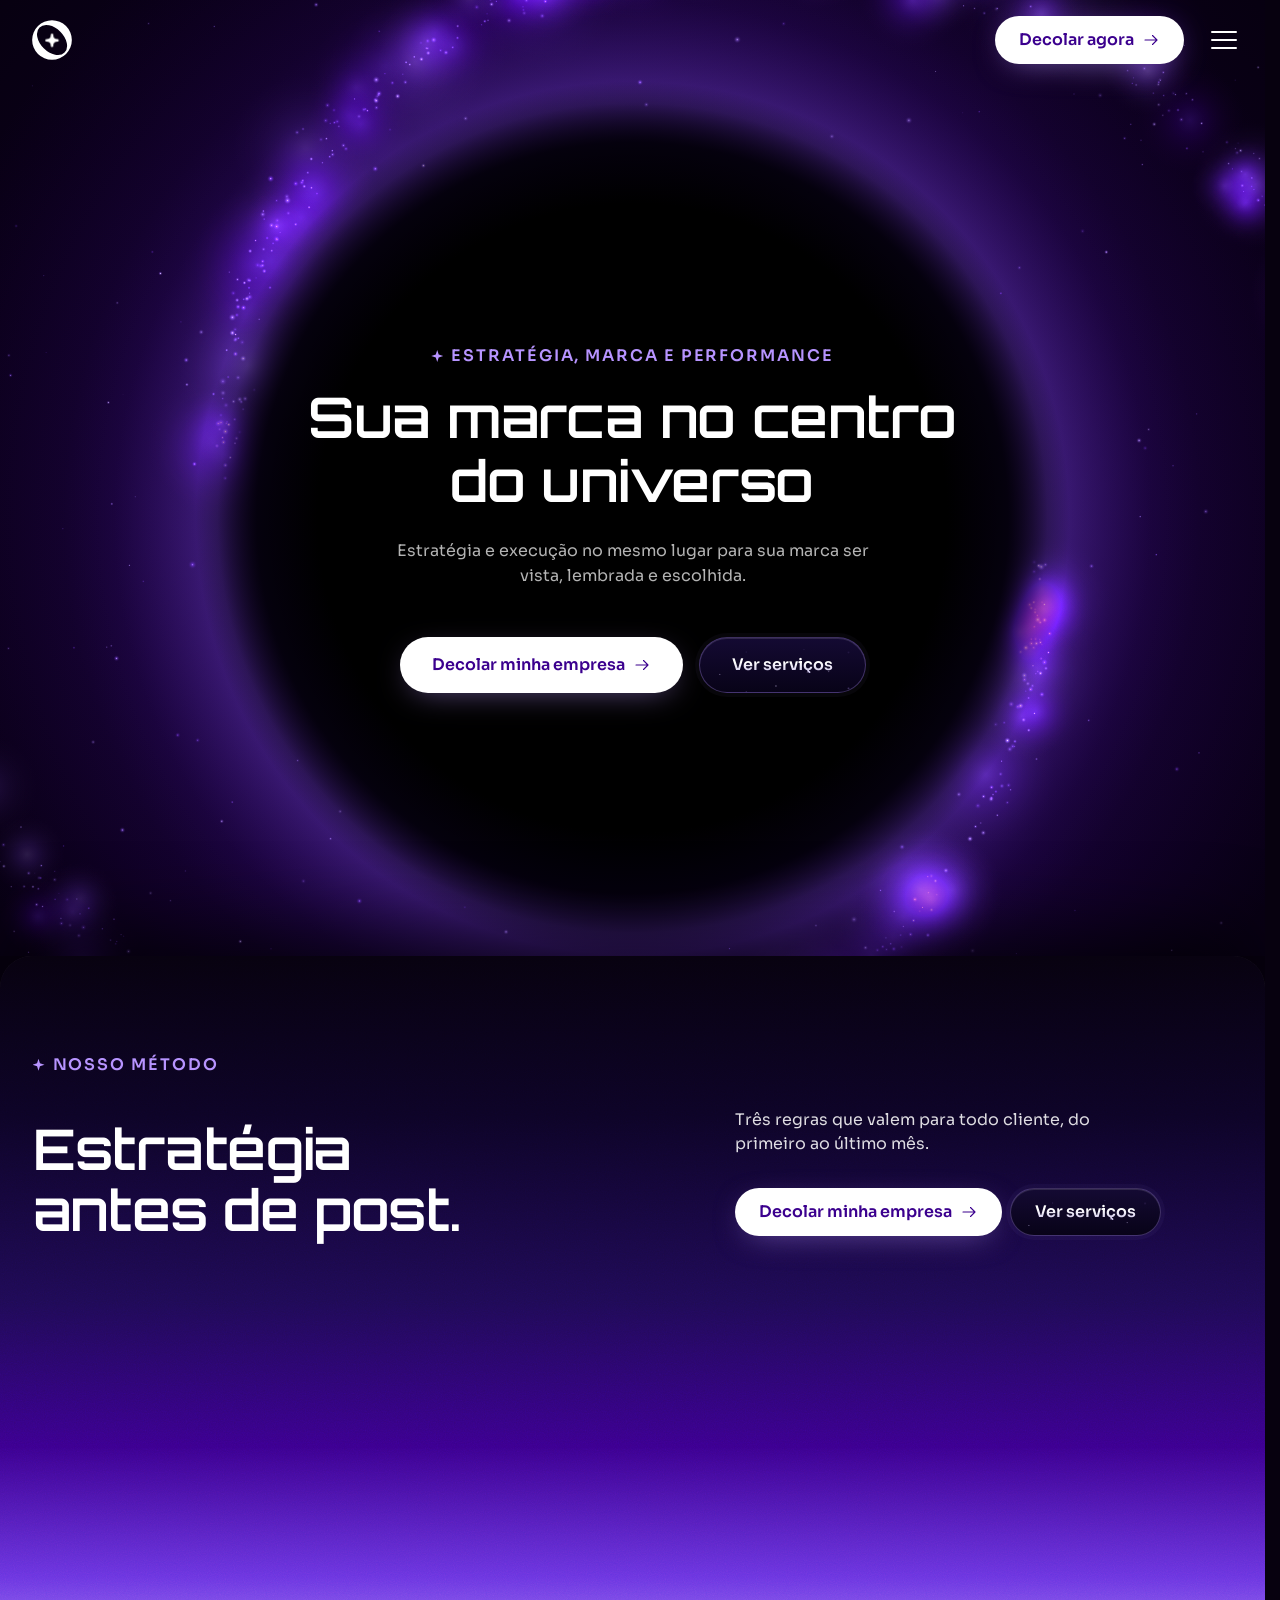
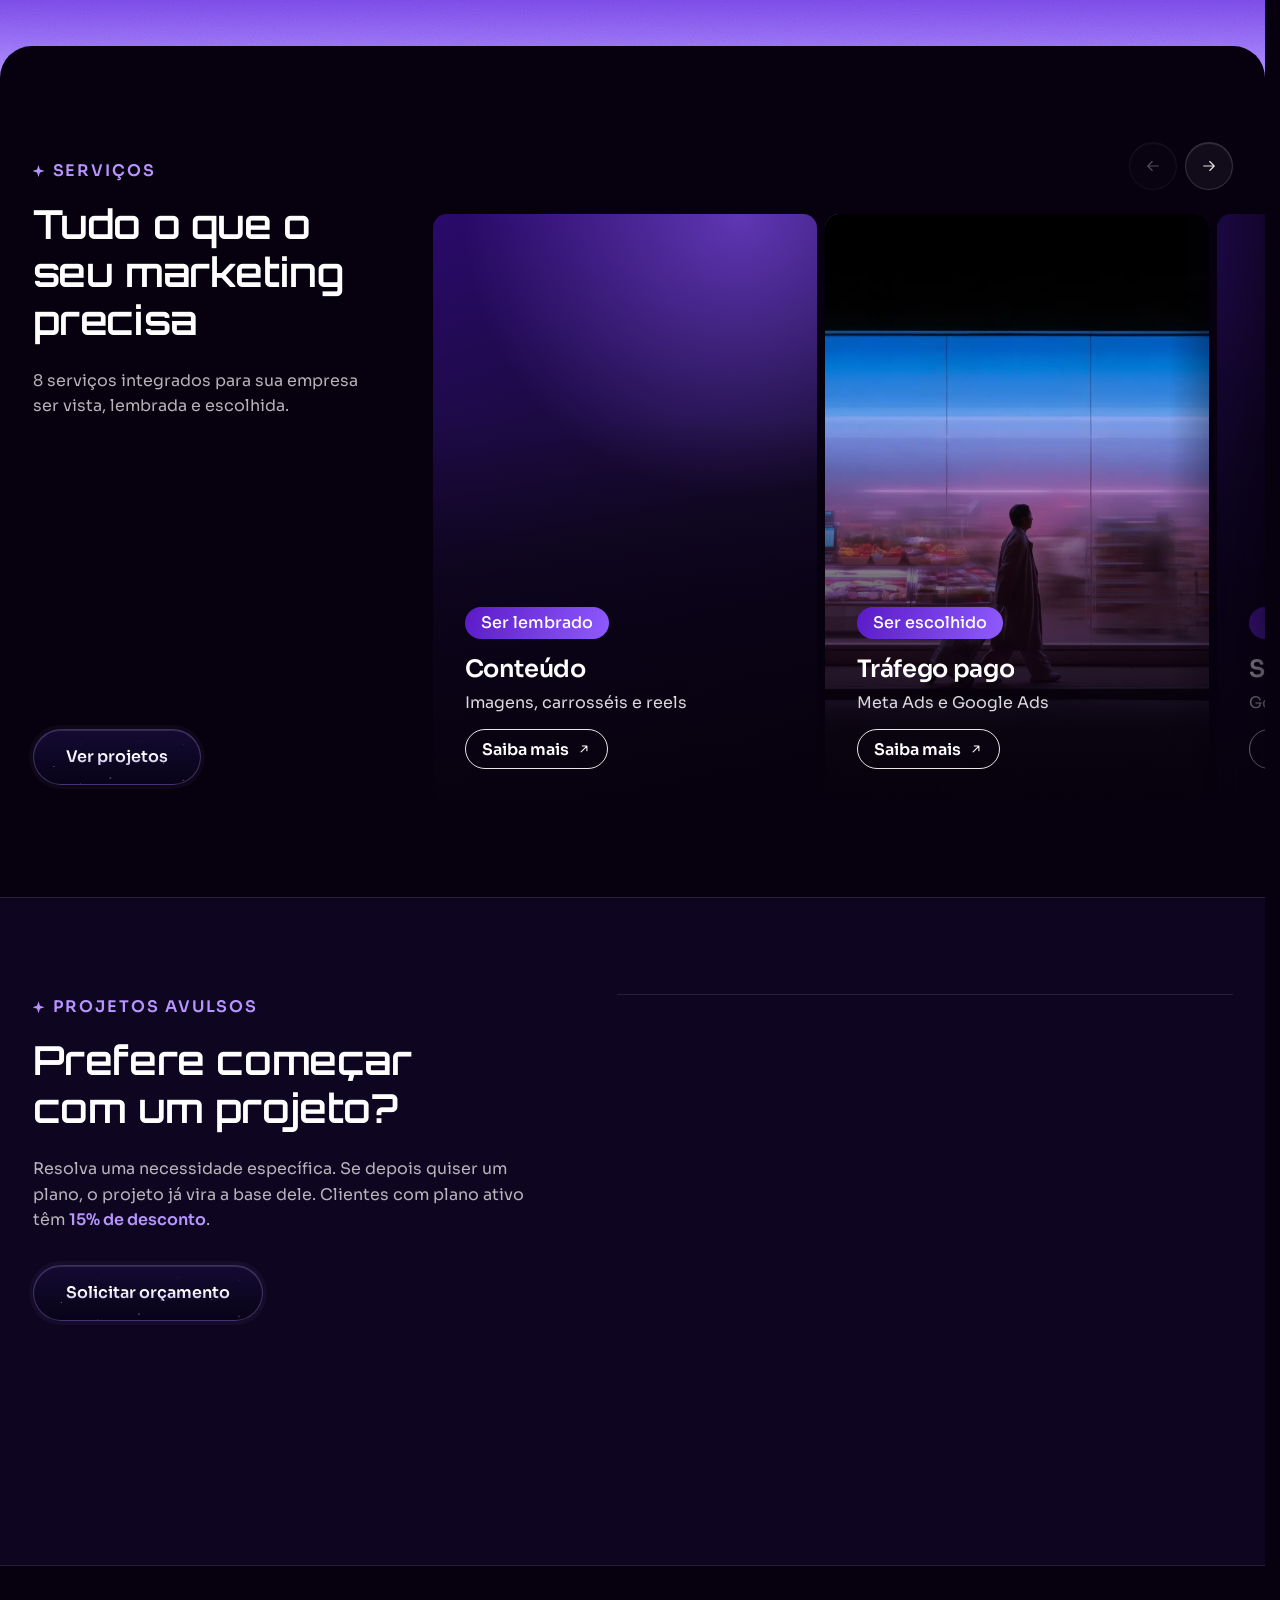
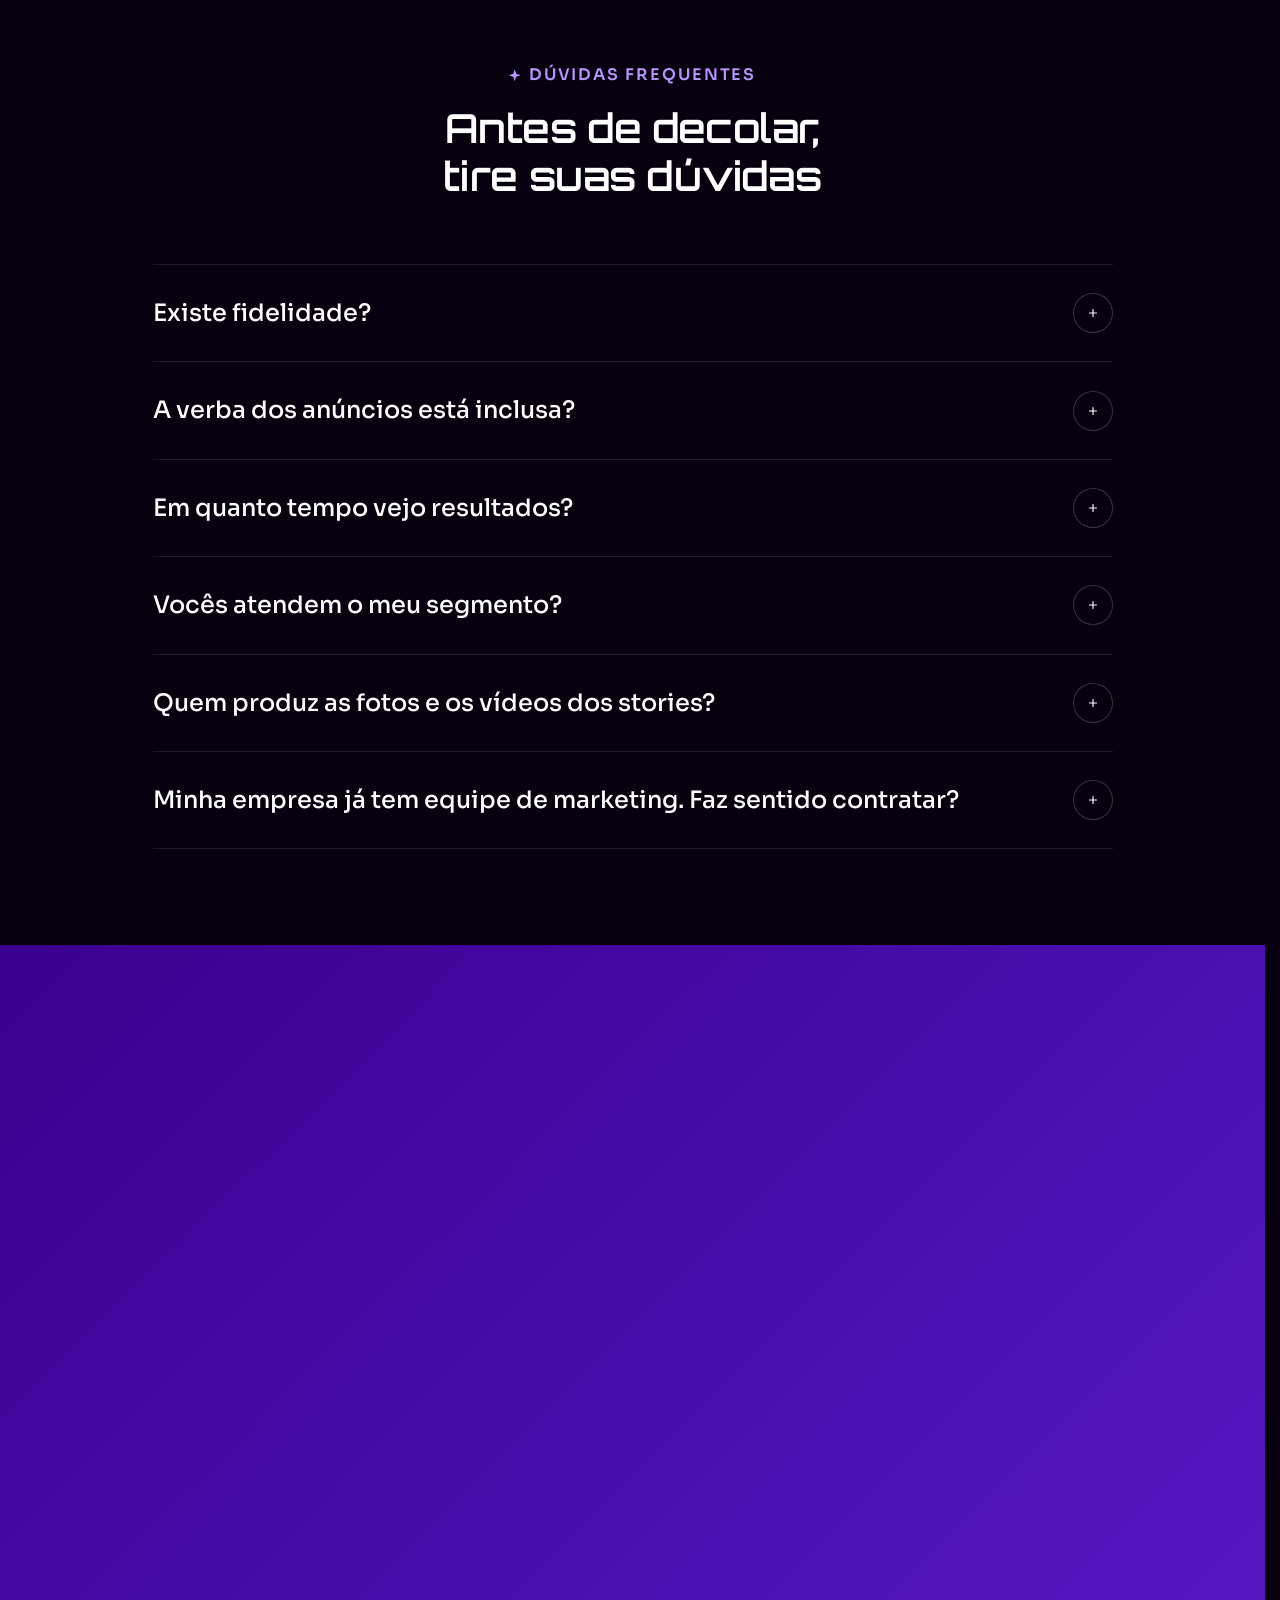
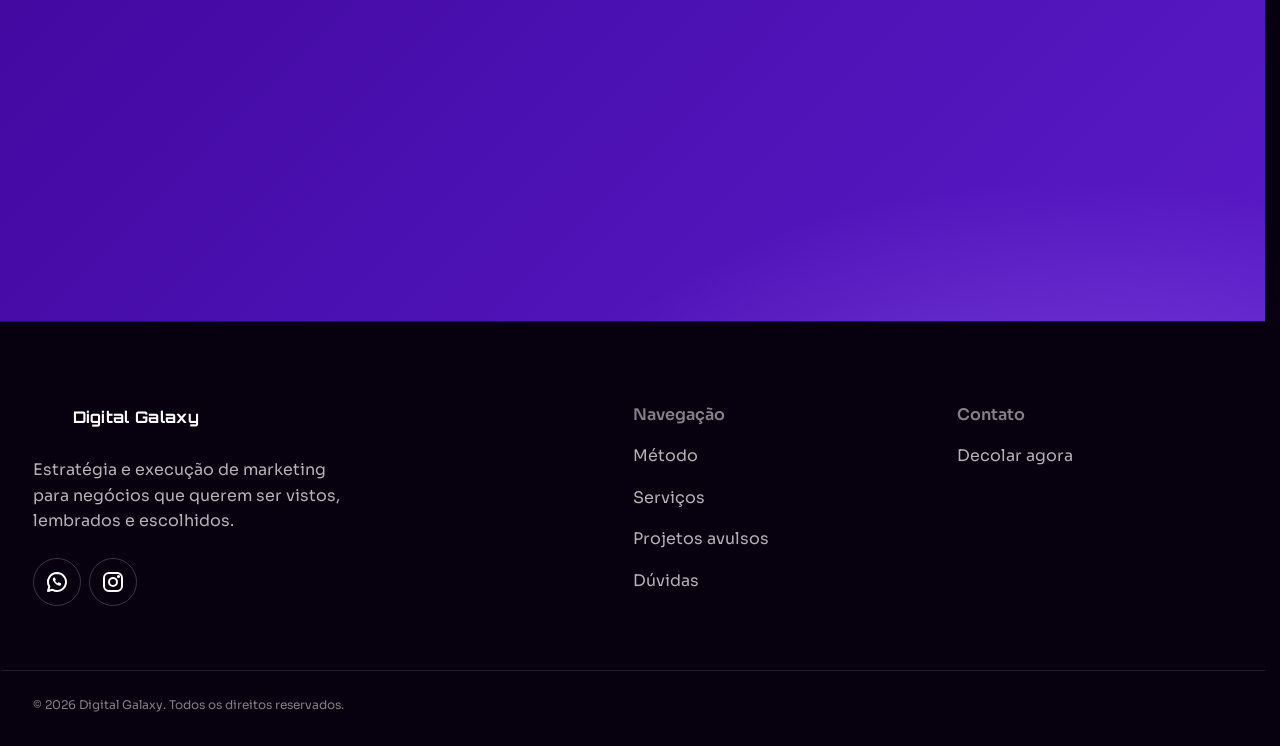
==== commit d1bb538a: "Raio único dos cards e limpeza de código morto - Cards de serviço e do formulário com o mesmo raio (" ====
--- a/index.html
+++ b/index.html
@@ -6,7 +6,7 @@
   <!-- Segurança: o GitHub Pages não permite cabeçalhos HTTP próprios, então a política vai aqui.
        Só recursos do próprio domínio; o formulário envia para o Google Apps Script (connect-src).
        (frame-ancestors não vale em <meta>: a proteção contra iframe depende do servidor) -->
-  <meta http-equiv="Content-Security-Policy" content="default-src 'self'; script-src 'self' https://www.googletagmanager.com; style-src 'self'; img-src 'self' data: https://*.google-analytics.com https://*.googletagmanager.com; font-src 'self'; connect-src 'self' https://script.google.com https://script.googleusercontent.com https://*.google-analytics.com https://*.analytics.google.com https://*.googletagmanager.com; object-src 'none'; base-uri 'self'; form-action 'self'; frame-src 'none'; upgrade-insecure-requests">
+  <meta http-equiv="Content-Security-Policy" content="default-src 'self'; script-src 'self'; style-src 'self'; img-src 'self' data:; font-src 'self'; connect-src 'self' https://script.google.com https://script.googleusercontent.com; object-src 'none'; base-uri 'self'; form-action 'self'; frame-src 'none'; upgrade-insecure-requests">
   <meta name="referrer" content="strict-origin-when-cross-origin">
   <title>Digital Galaxy | Marketing para negócios locais</title>
   <meta name="description" content="Consultoria de marketing para negócios locais e médias empresas: Google, Instagram, anúncios e sites, com estratégia e execução no mesmo lugar.">
@@ -36,13 +36,10 @@
   <link rel="preload" href="fonts/sora-latin-600-normal.woff2" as="font" type="font/woff2" crossorigin>
   <link rel="preload" href="fonts/orbitron-latin-600-normal.woff2" as="font" type="font/woff2" crossorigin>
 
-  <link rel="stylesheet" href="css/style.css?v=14">
-  <link rel="stylesheet" href="css/responsive.css?v=14">
-  <!-- Google Analytics 4 (configuração e eventos em js/analytics.js) -->
-  <script async src="https://www.googletagmanager.com/gtag/js?id=G-95ECW98DXY"></script>
-  <script src="js/analytics.js?v=14"></script>
-  <script src="js/vendor/lenis.min.js?v=14" defer></script>
-  <script src="js/main.js?v=14" defer></script>
+  <link rel="stylesheet" href="css/style.css?v=13">
+  <link rel="stylesheet" href="css/responsive.css?v=13">
+  <script src="js/vendor/lenis.min.js?v=13" defer></script>
+  <script src="js/main.js?v=13" defer></script>
 </head>
 <body>
   <a class="skip-link" href="#conteudo">Pular para o conteúdo</a>
--- a/css/style.css
+++ b/css/style.css
@@ -23,7 +23,6 @@
   --color-secondary: #B794FF;        /* lilás de destaque */
   --color-background: #07010F;
   --color-surface: #0E0620;
-  --color-surface-2: #140A2B;
   --color-border: rgba(255, 255, 255, 0.1);
   --color-border-strong: rgba(255, 255, 255, 0.2);
   --color-text: #FFFFFF;
@@ -40,7 +39,7 @@
   --container-width: 1200px;
   --container-padding: 32px;
   --header-height: 80px;
-  --border-radius: 16px;
+  --border-radius: 14px;             /* todos os cards (padrão: cards de serviço) */
   --border-radius-sm: 10px;
 
   /* Espaçamentos (sempre múltiplos de 8) */
@@ -57,7 +56,6 @@
 
   /* Movimento */
   --ease: cubic-bezier(0.2, 0.8, 0.2, 1);
-  --duration: 400ms;
 }
 
 /* Reset
@@ -659,7 +657,7 @@
   position: absolute;
   inset: 0;
   overflow: hidden;
-  border-radius: 14px;
+  border-radius: var(--border-radius);
   isolation: isolate;
   -webkit-backface-visibility: hidden;
           backface-visibility: hidden;
@@ -1057,7 +1055,7 @@
    ========================================================================== */
 .lead {
   padding: var(--space-6) var(--space-6) var(--space-5);
-  border-radius: 24px;
+  border-radius: var(--border-radius);
   color: #140A2B;
   background: #fff;
   box-shadow: 0 40px 80px -32px rgba(7, 1, 15, 0.7);
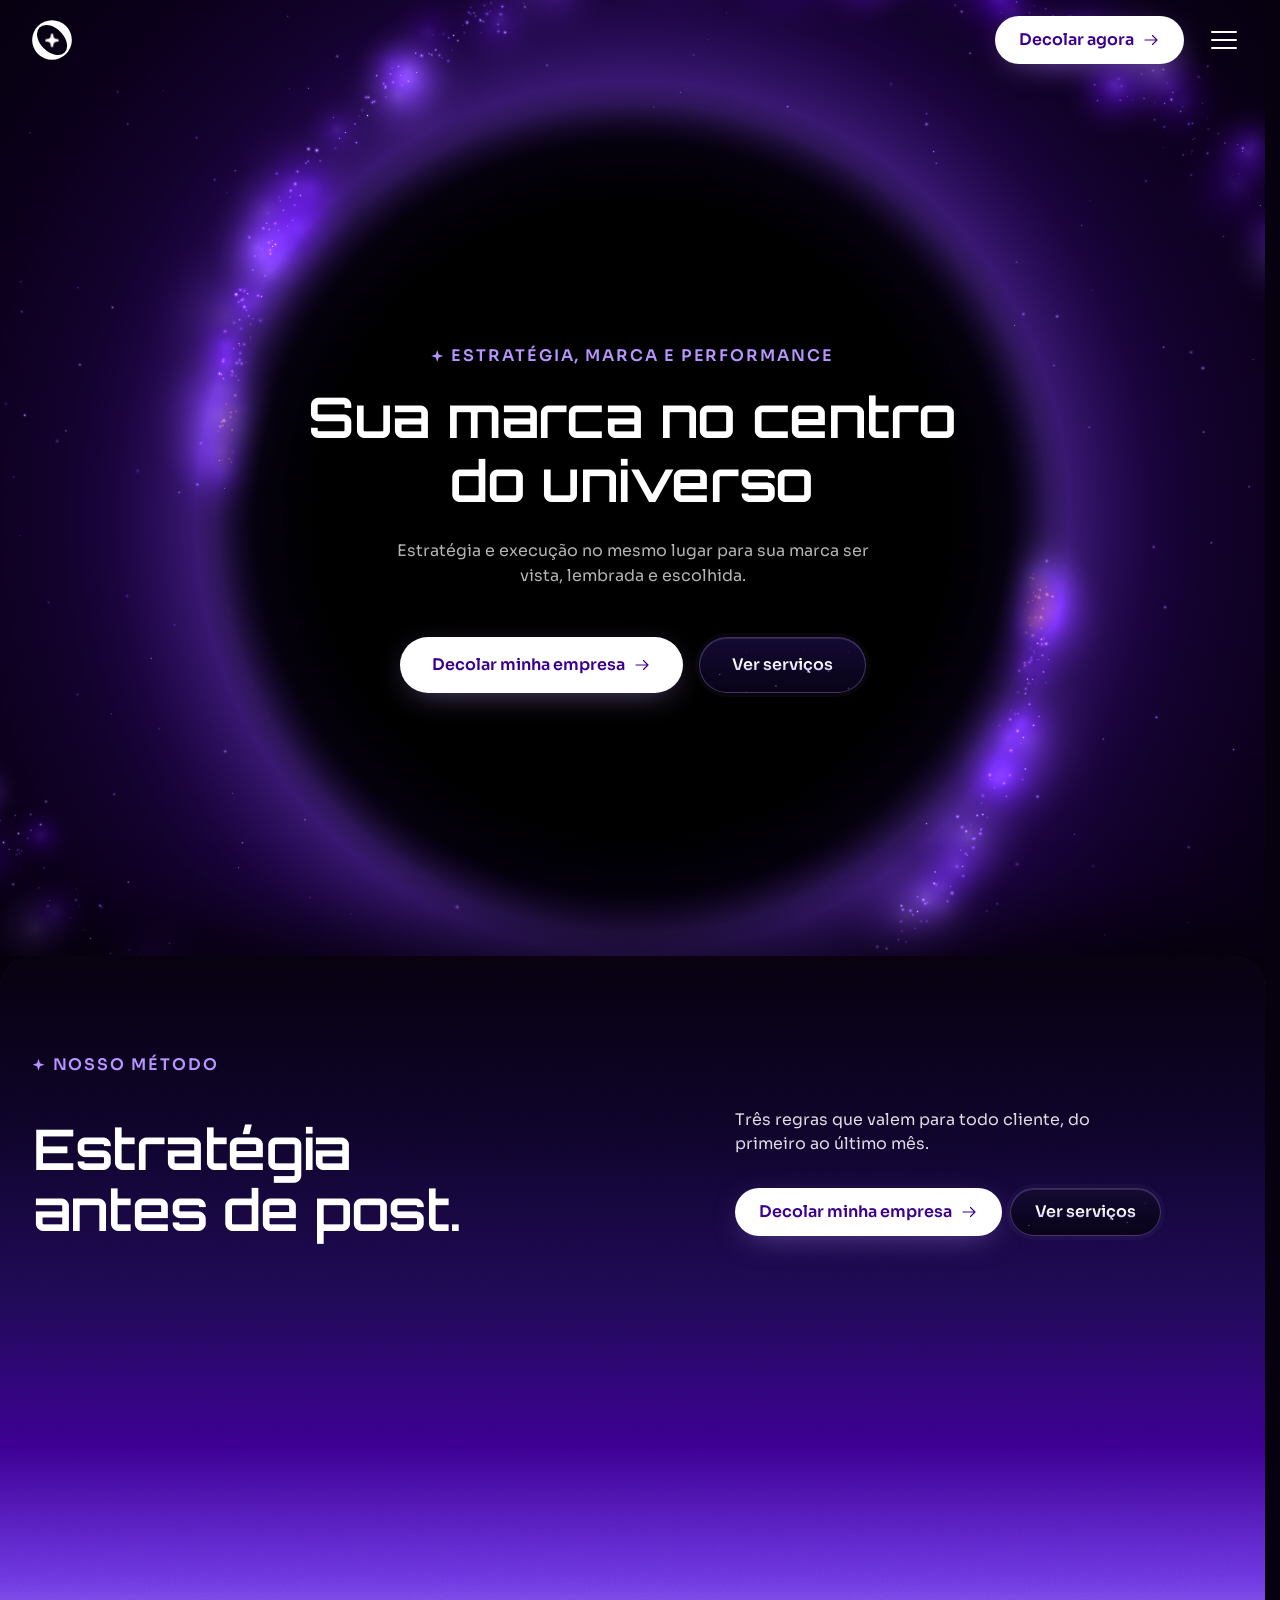
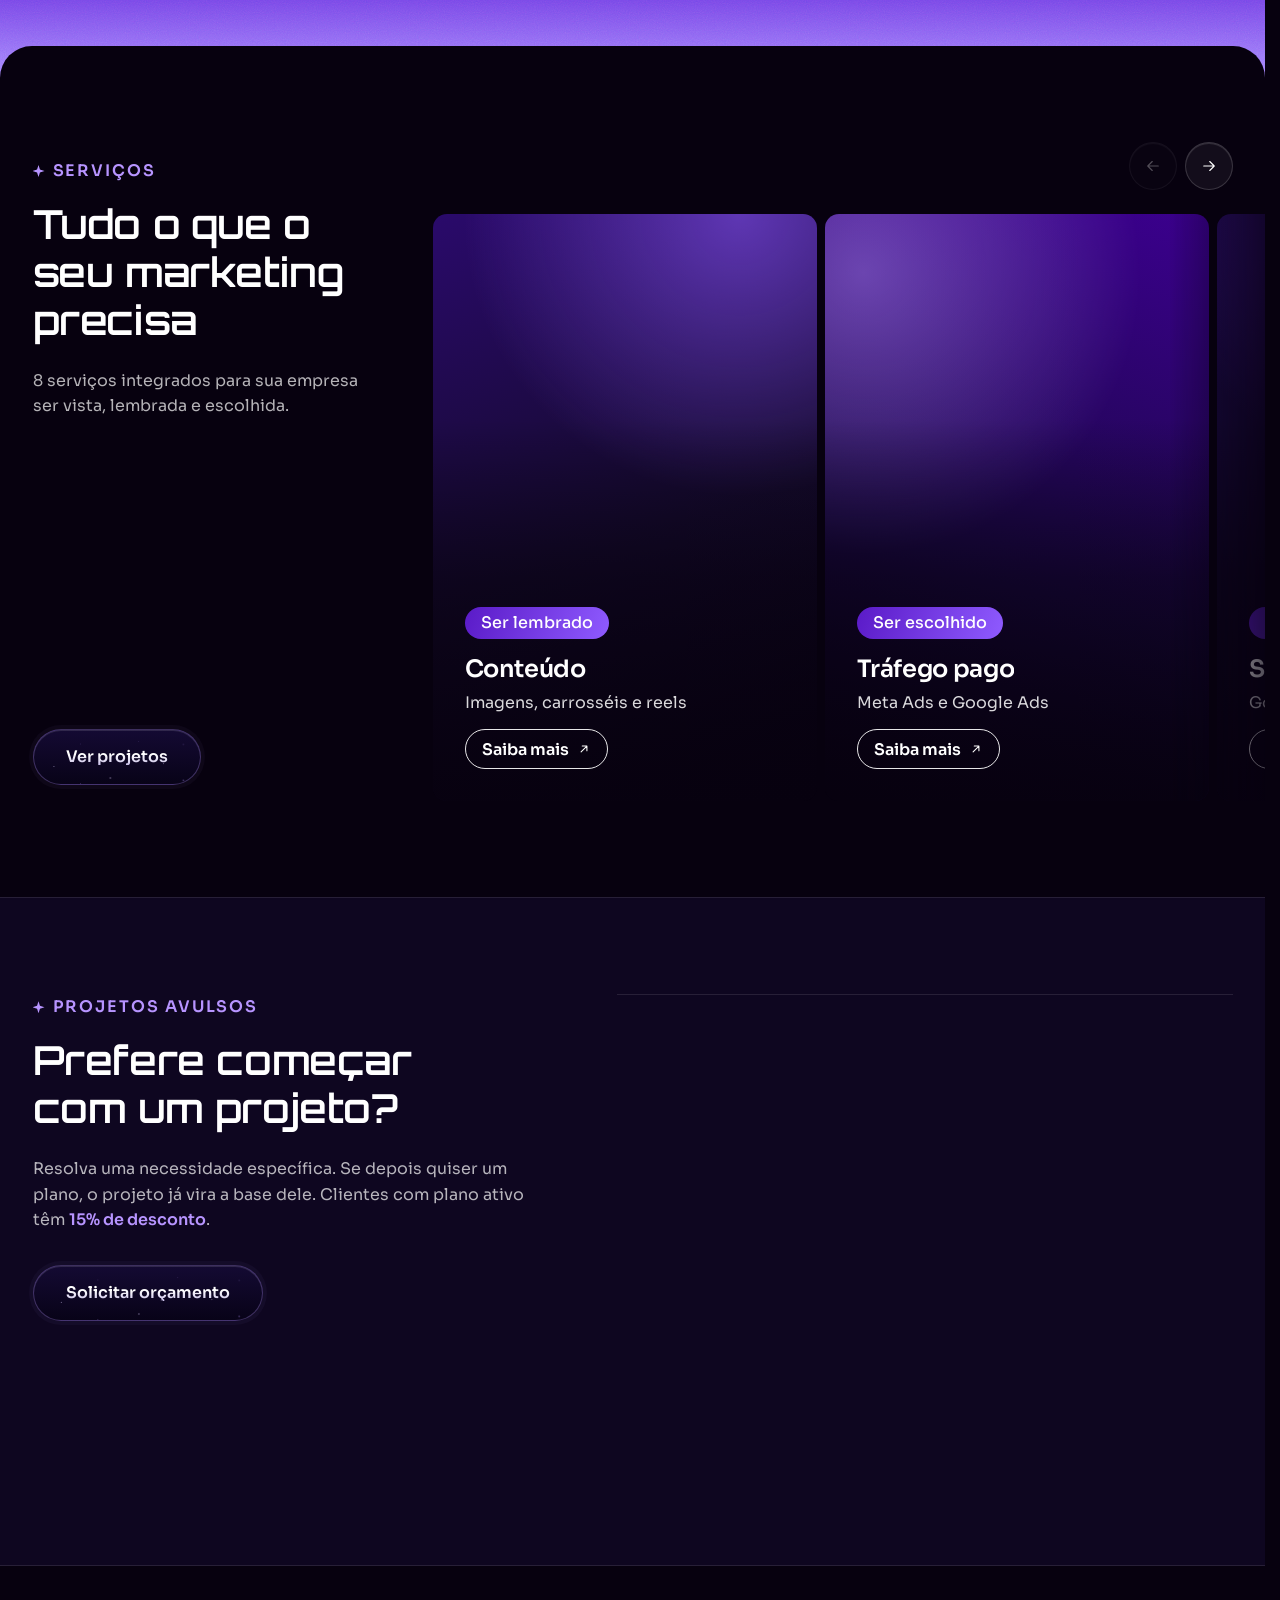
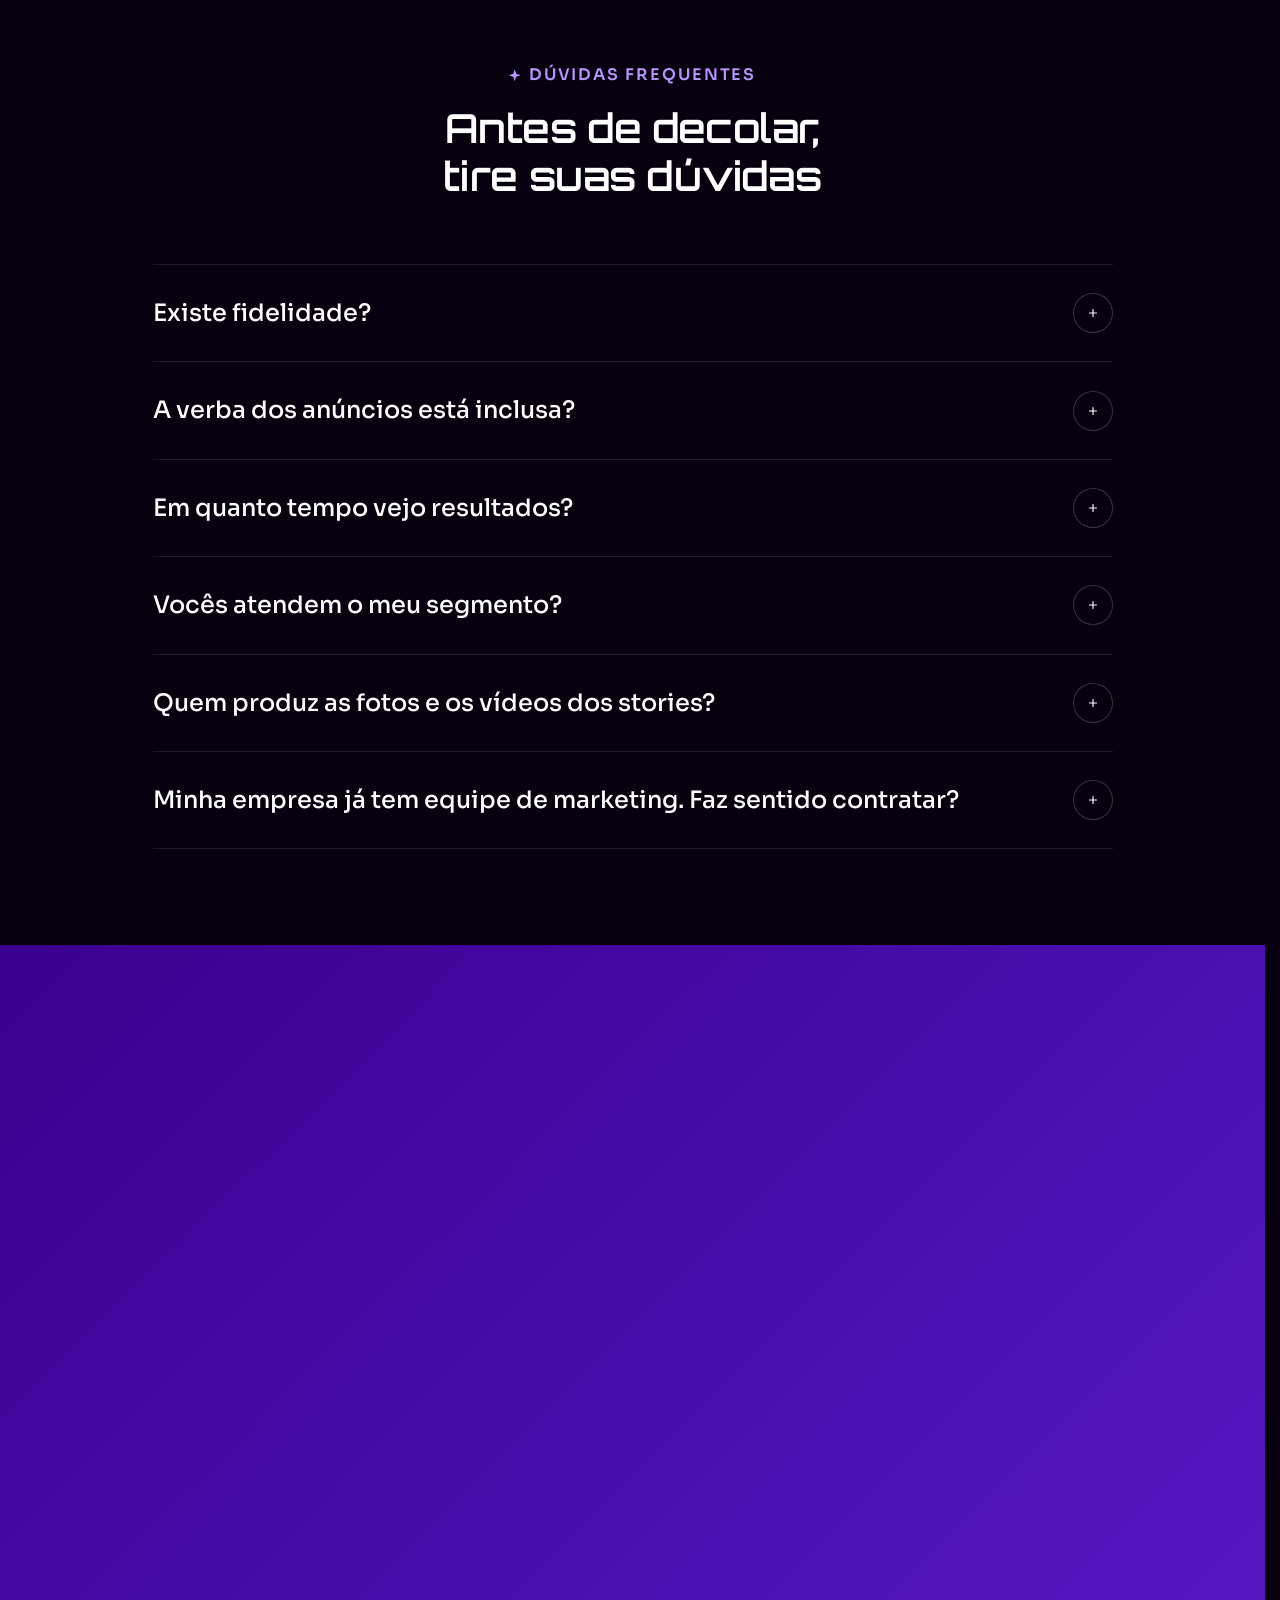
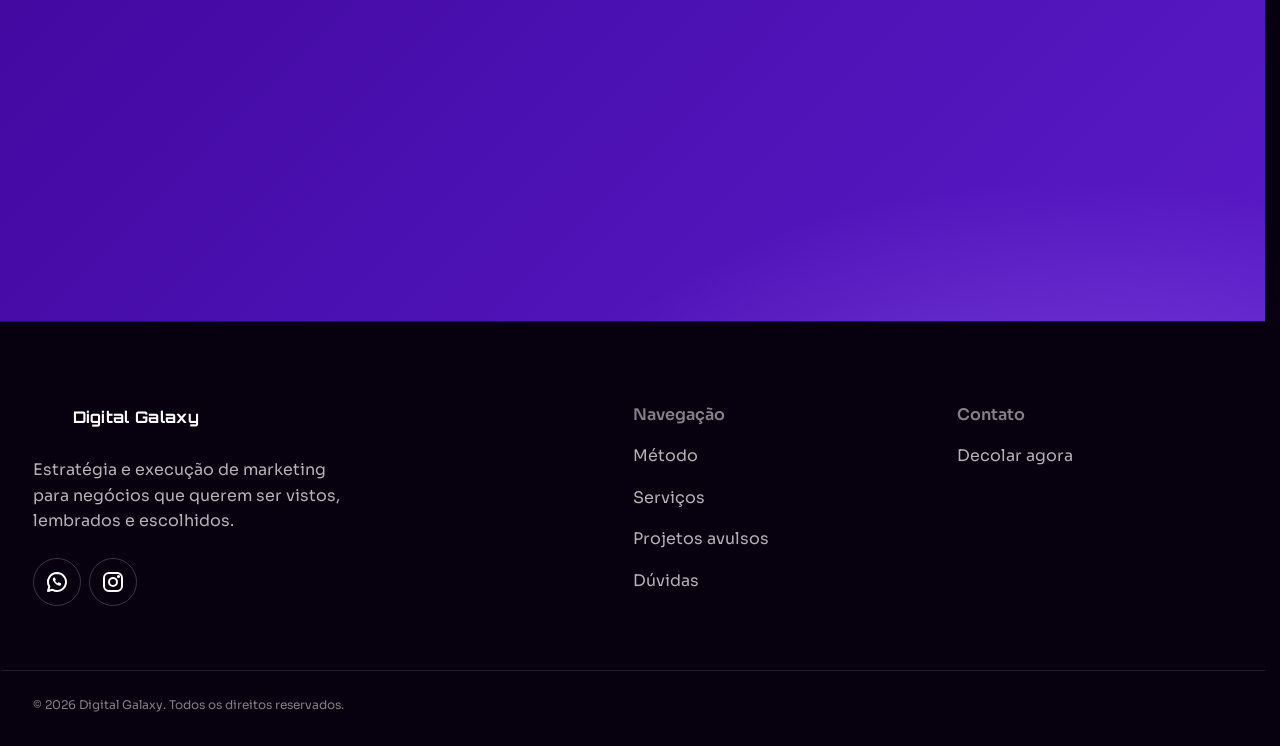
==== commit f1f39a32: "Merge pull request #10 from ceodigitalgalaxy/claude/beautiful-ramanujan-ua6u8b Instala o Google Anal" ====
--- a/index.html
+++ b/index.html
@@ -6,7 +6,7 @@
   <!-- Segurança: o GitHub Pages não permite cabeçalhos HTTP próprios, então a política vai aqui.
        Só recursos do próprio domínio; o formulário envia para o Google Apps Script (connect-src).
        (frame-ancestors não vale em <meta>: a proteção contra iframe depende do servidor) -->
-  <meta http-equiv="Content-Security-Policy" content="default-src 'self'; script-src 'self'; style-src 'self'; img-src 'self' data:; font-src 'self'; connect-src 'self' https://script.google.com https://script.googleusercontent.com; object-src 'none'; base-uri 'self'; form-action 'self'; frame-src 'none'; upgrade-insecure-requests">
+  <meta http-equiv="Content-Security-Policy" content="default-src 'self'; script-src 'self' https://www.googletagmanager.com; style-src 'self'; img-src 'self' data: https://*.google-analytics.com https://*.googletagmanager.com; font-src 'self'; connect-src 'self' https://script.google.com https://script.googleusercontent.com https://*.google-analytics.com https://*.analytics.google.com https://*.googletagmanager.com; object-src 'none'; base-uri 'self'; form-action 'self'; frame-src 'none'; upgrade-insecure-requests">
   <meta name="referrer" content="strict-origin-when-cross-origin">
   <title>Digital Galaxy | Marketing para negócios locais</title>
   <meta name="description" content="Consultoria de marketing para negócios locais e médias empresas: Google, Instagram, anúncios e sites, com estratégia e execução no mesmo lugar.">
@@ -36,10 +36,13 @@
   <link rel="preload" href="fonts/sora-latin-600-normal.woff2" as="font" type="font/woff2" crossorigin>
   <link rel="preload" href="fonts/orbitron-latin-600-normal.woff2" as="font" type="font/woff2" crossorigin>
 
-  <link rel="stylesheet" href="css/style.css?v=13">
-  <link rel="stylesheet" href="css/responsive.css?v=13">
-  <script src="js/vendor/lenis.min.js?v=13" defer></script>
-  <script src="js/main.js?v=13" defer></script>
+  <link rel="stylesheet" href="css/style.css?v=14">
+  <link rel="stylesheet" href="css/responsive.css?v=14">
+  <!-- Google Analytics 4 (configuração e eventos em js/analytics.js) -->
+  <script async src="https://www.googletagmanager.com/gtag/js?id=G-95ECW98DXY"></script>
+  <script src="js/analytics.js?v=14"></script>
+  <script src="js/vendor/lenis.min.js?v=14" defer></script>
+  <script src="js/main.js?v=14" defer></script>
 </head>
 <body>
   <a class="skip-link" href="#conteudo">Pular para o conteúdo</a>
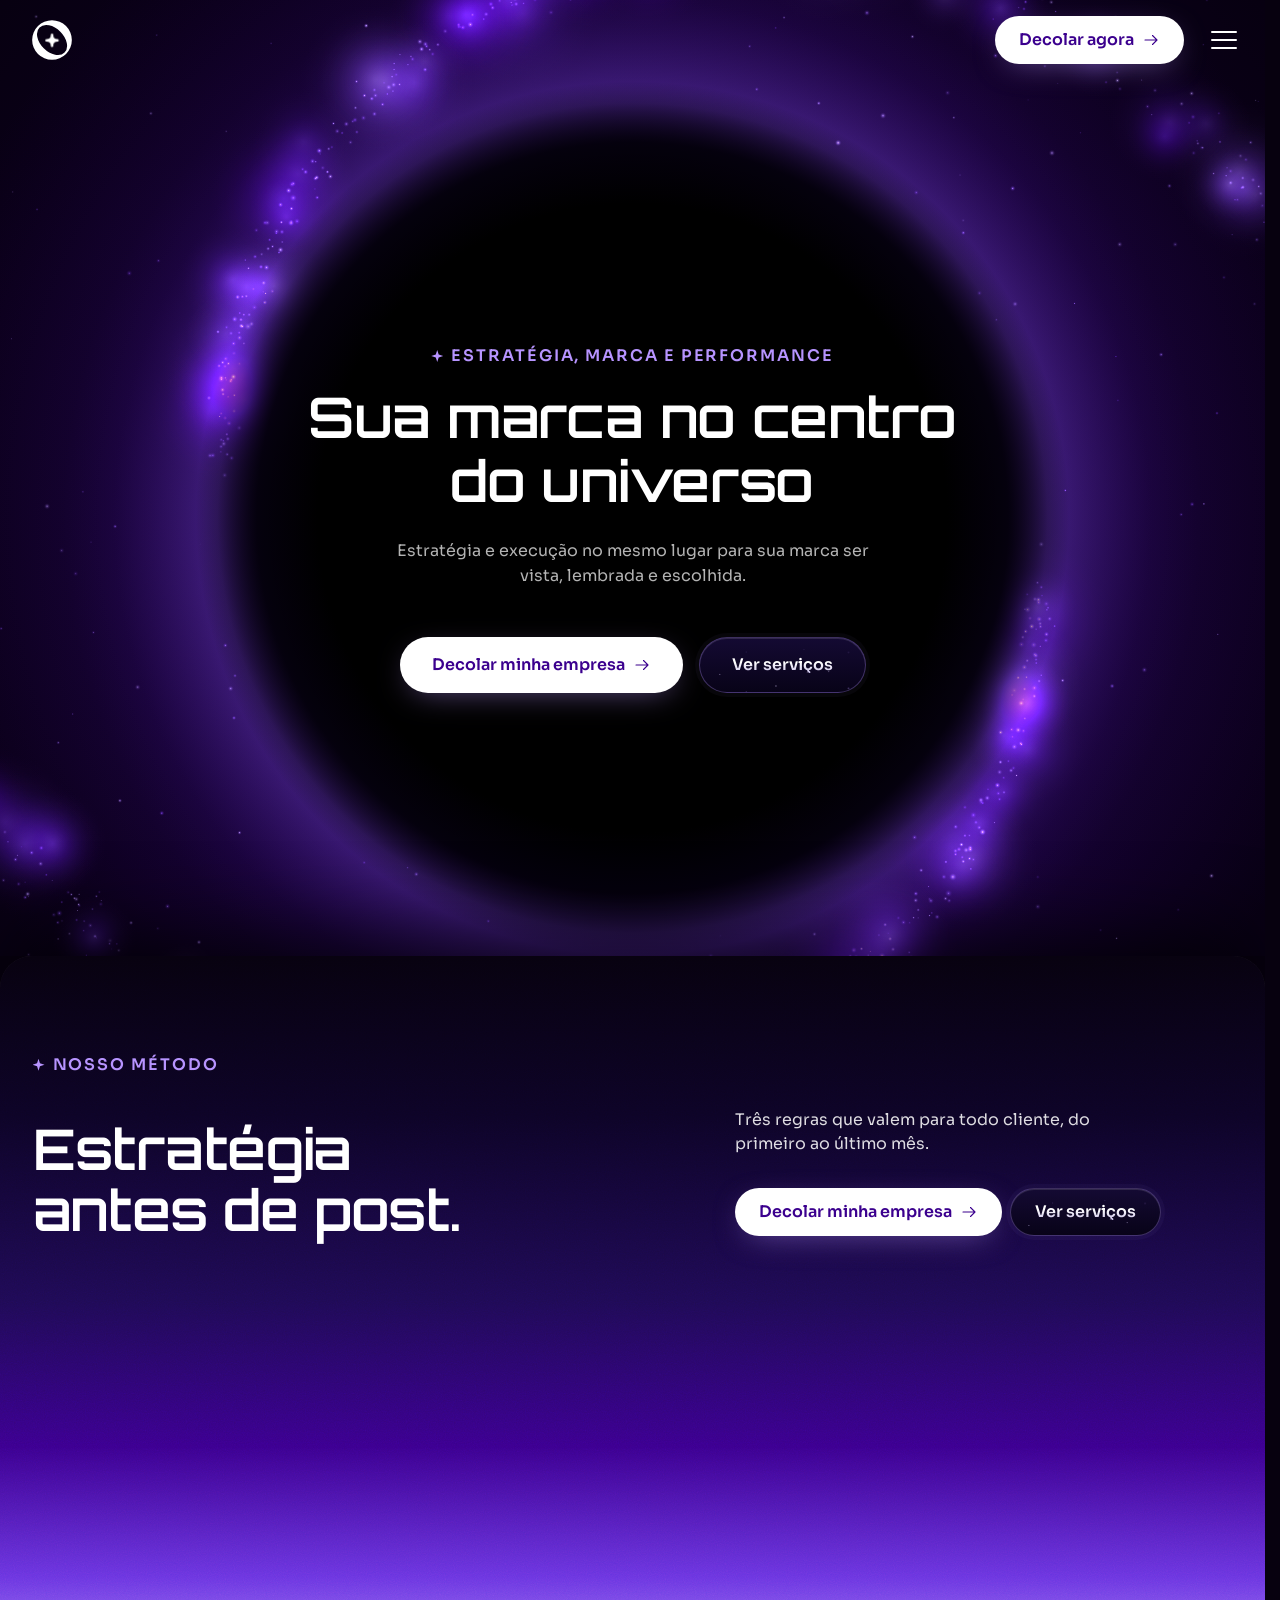
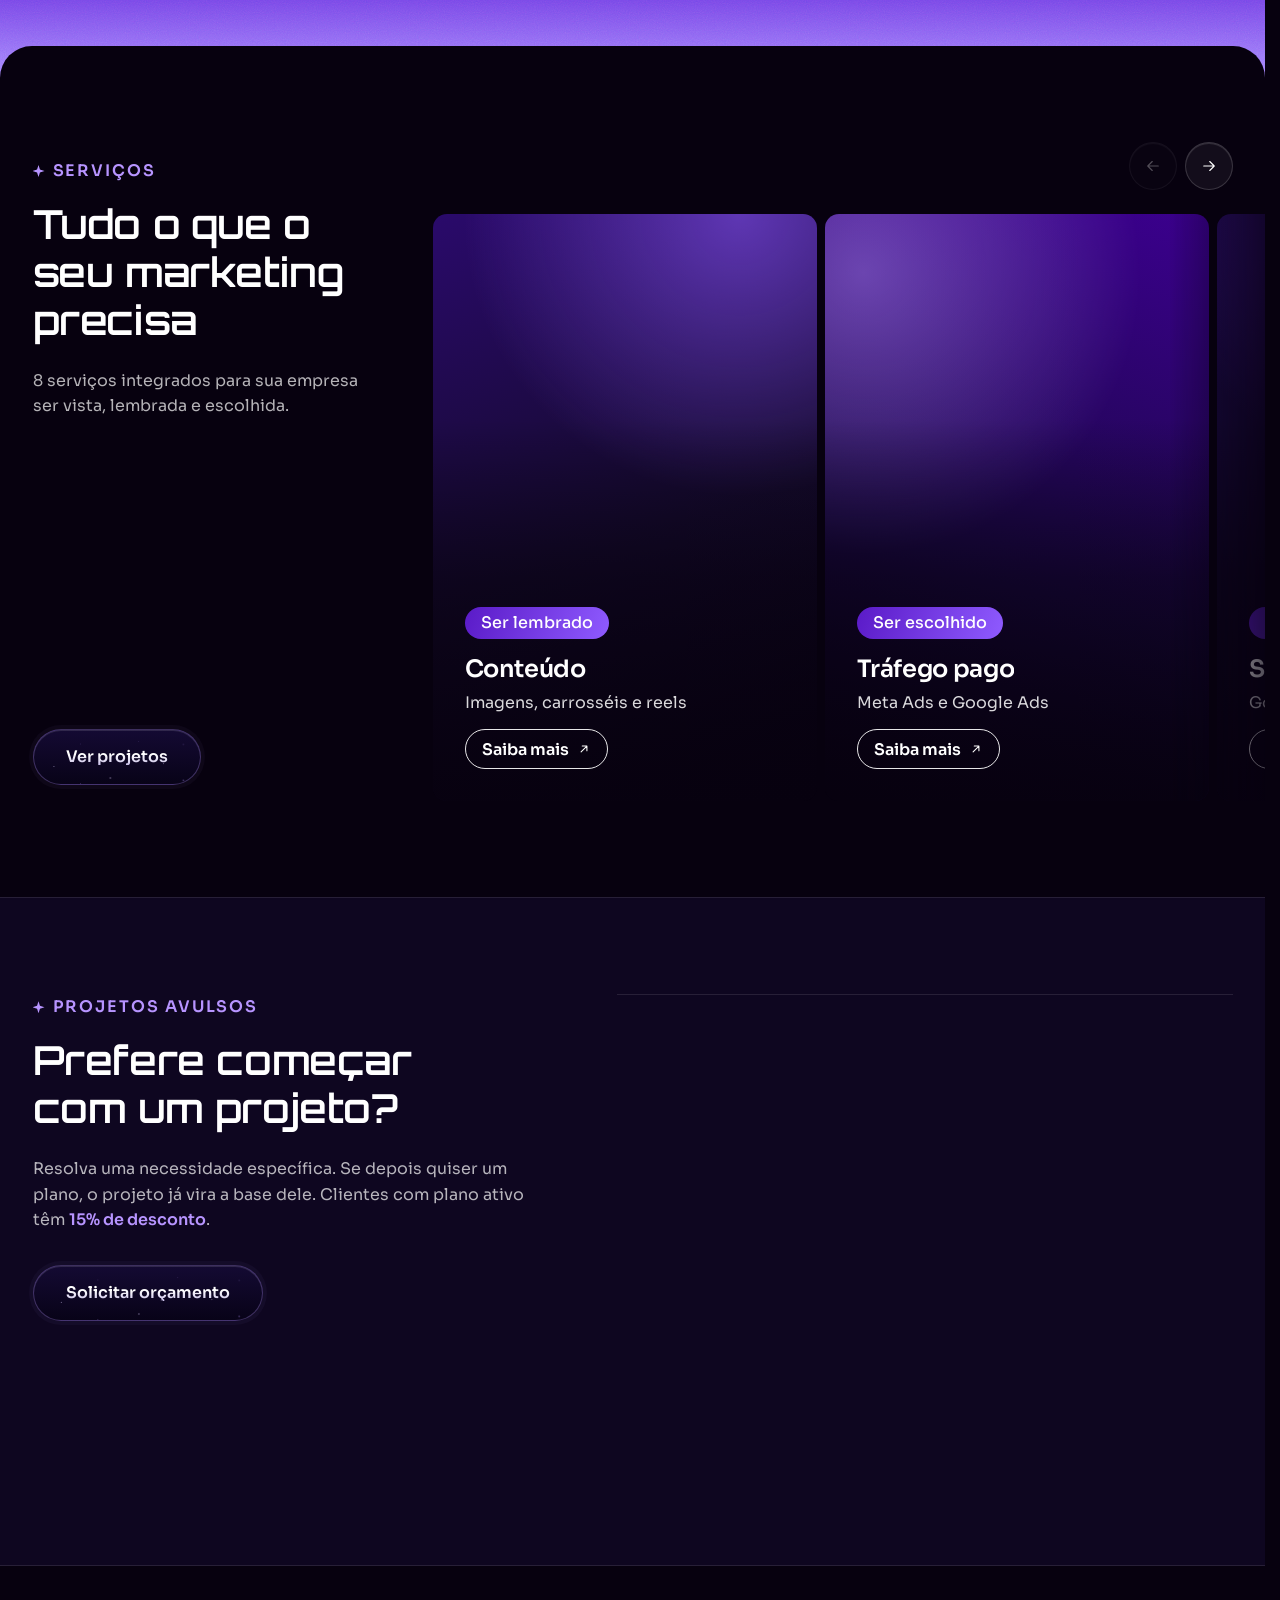
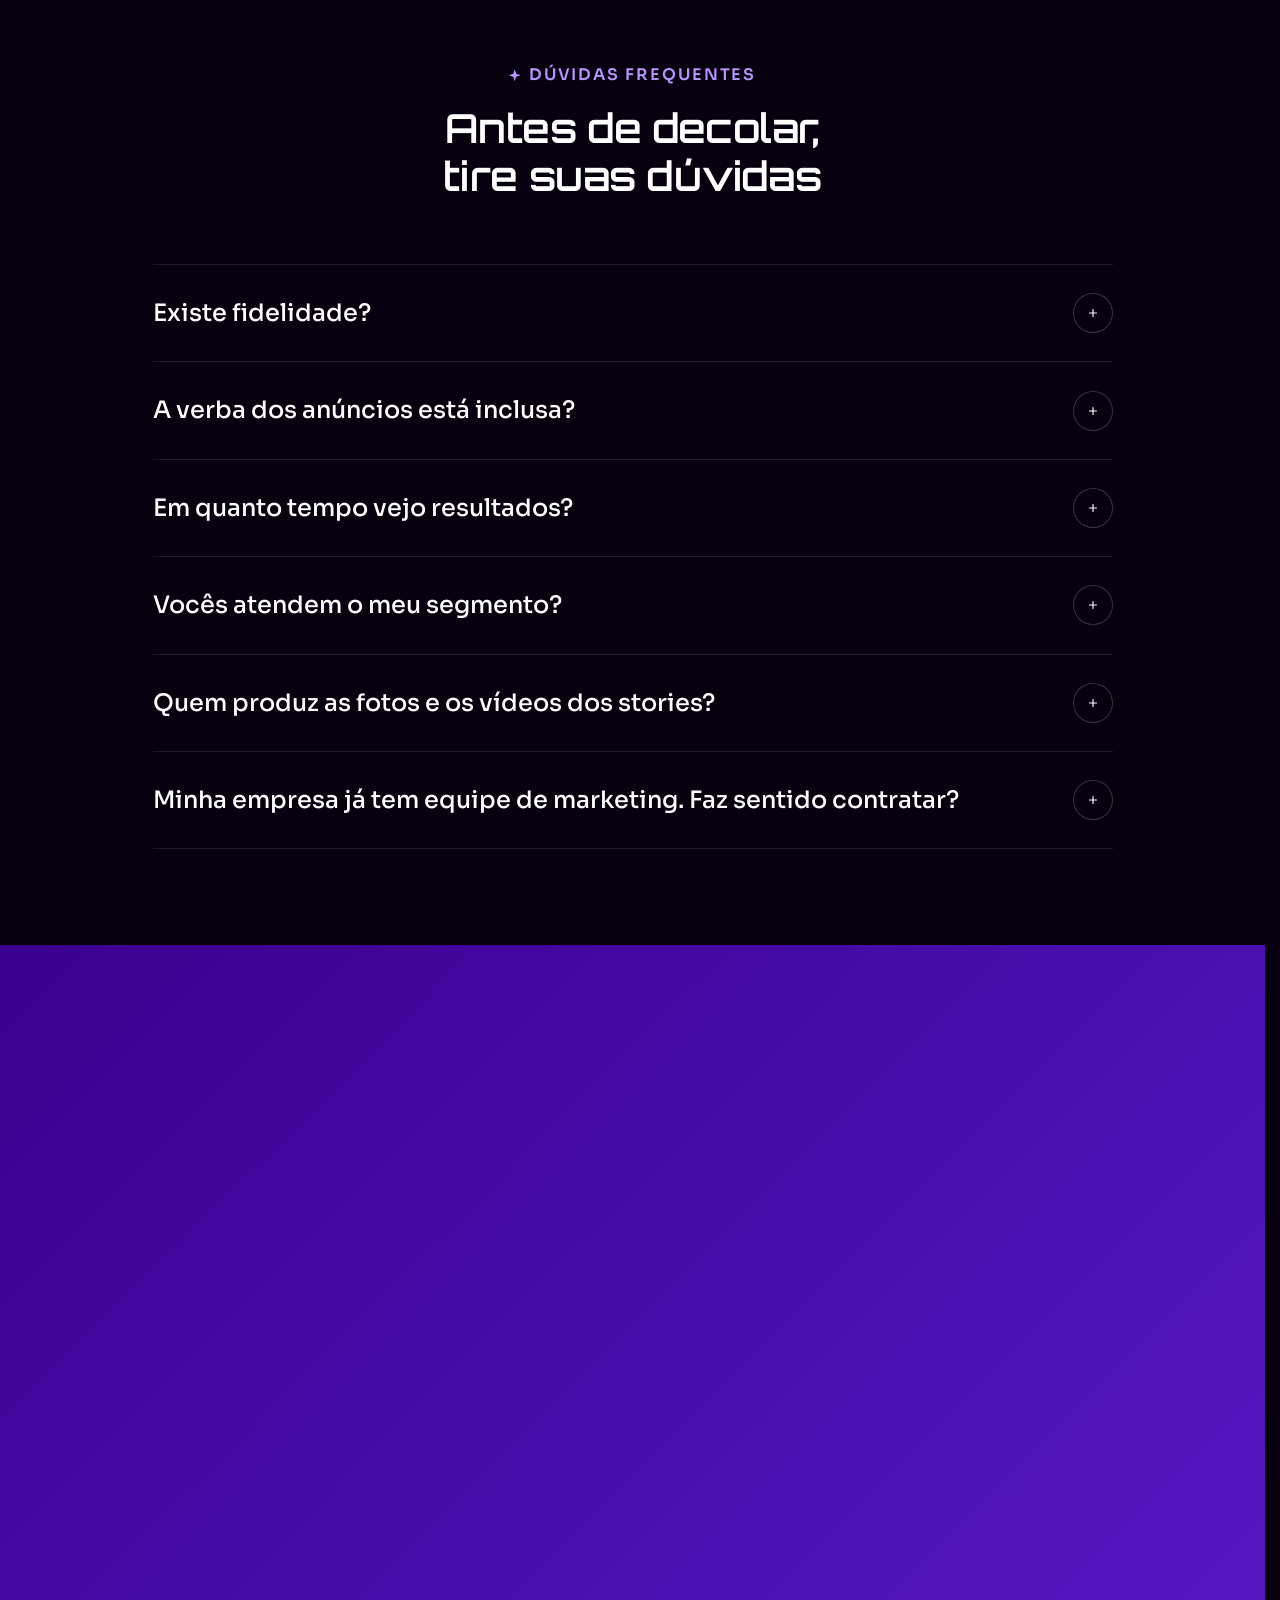
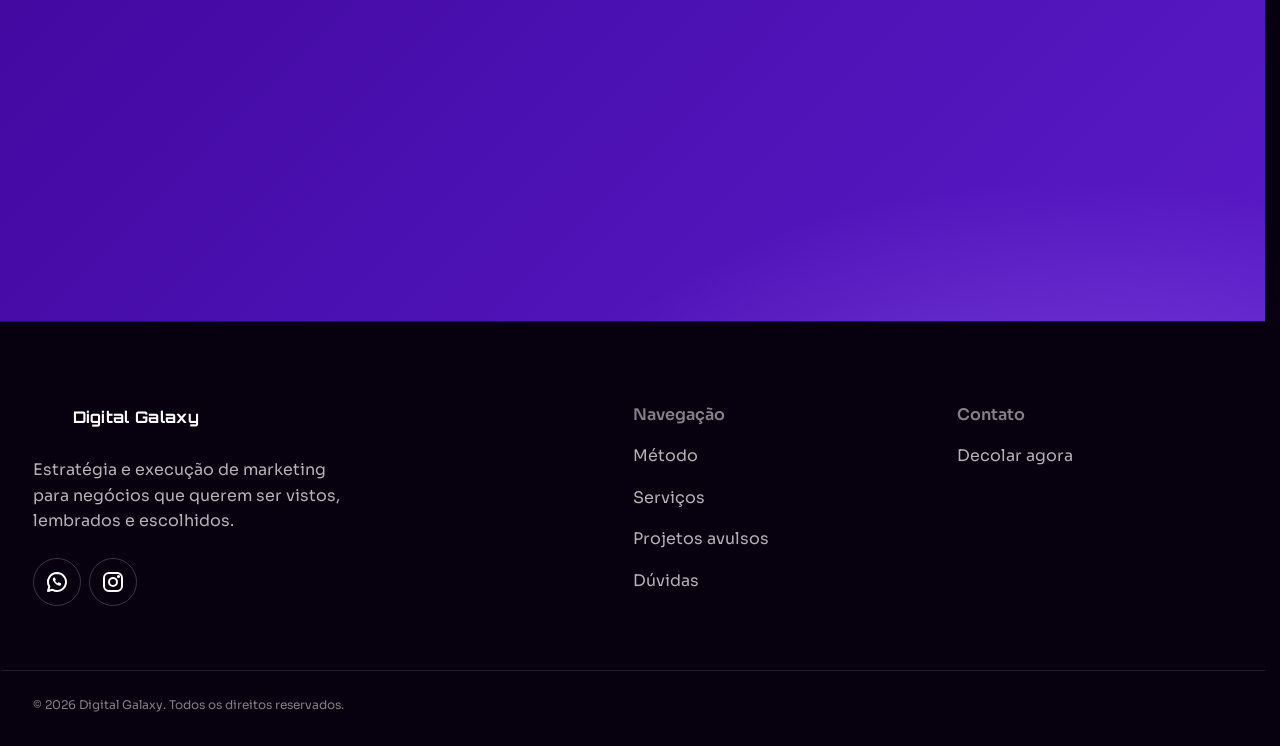
==== commit 5b415287: "Adiciona a tag do Google Ads e a conversão de lead - Google Ads (AW-17664101572) configurado na mesm" ====
--- a/index.html
+++ b/index.html
@@ -6,7 +6,7 @@
   <!-- Segurança: o GitHub Pages não permite cabeçalhos HTTP próprios, então a política vai aqui.
        Só recursos do próprio domínio; o formulário envia para o Google Apps Script (connect-src).
        (frame-ancestors não vale em <meta>: a proteção contra iframe depende do servidor) -->
-  <meta http-equiv="Content-Security-Policy" content="default-src 'self'; script-src 'self' https://www.googletagmanager.com; style-src 'self'; img-src 'self' data: https://*.google-analytics.com https://*.googletagmanager.com; font-src 'self'; connect-src 'self' https://script.google.com https://script.googleusercontent.com https://*.google-analytics.com https://*.analytics.google.com https://*.googletagmanager.com; object-src 'none'; base-uri 'self'; form-action 'self'; frame-src 'none'; upgrade-insecure-requests">
+  <meta http-equiv="Content-Security-Policy" content="default-src 'self'; script-src 'self' https://www.googletagmanager.com https://www.googleadservices.com https://googleads.g.doubleclick.net https://www.google.com; style-src 'self'; img-src 'self' data: https://*.google-analytics.com https://*.googletagmanager.com https://googleads.g.doubleclick.net https://www.google.com https://www.google.com.br; font-src 'self'; connect-src 'self' https://script.google.com https://script.googleusercontent.com https://*.google-analytics.com https://*.analytics.google.com https://*.googletagmanager.com https://*.doubleclick.net https://www.google.com https://www.google.com.br https://www.googleadservices.com https://pagead2.googlesyndication.com; object-src 'none'; base-uri 'self'; form-action 'self'; frame-src https://td.doubleclick.net https://www.googletagmanager.com; upgrade-insecure-requests">
   <meta name="referrer" content="strict-origin-when-cross-origin">
   <title>Digital Galaxy | Marketing para negócios locais</title>
   <meta name="description" content="Consultoria de marketing para negócios locais e médias empresas: Google, Instagram, anúncios e sites, com estratégia e execução no mesmo lugar.">
@@ -36,13 +36,13 @@
   <link rel="preload" href="fonts/sora-latin-600-normal.woff2" as="font" type="font/woff2" crossorigin>
   <link rel="preload" href="fonts/orbitron-latin-600-normal.woff2" as="font" type="font/woff2" crossorigin>
 
-  <link rel="stylesheet" href="css/style.css?v=14">
-  <link rel="stylesheet" href="css/responsive.css?v=14">
-  <!-- Google Analytics 4 (configuração e eventos em js/analytics.js) -->
+  <link rel="stylesheet" href="css/style.css?v=15">
+  <link rel="stylesheet" href="css/responsive.css?v=15">
+  <!-- Google Analytics 4 e Google Ads (configuração e eventos em js/analytics.js) -->
   <script async src="https://www.googletagmanager.com/gtag/js?id=G-95ECW98DXY"></script>
-  <script src="js/analytics.js?v=14"></script>
-  <script src="js/vendor/lenis.min.js?v=14" defer></script>
-  <script src="js/main.js?v=14" defer></script>
+  <script src="js/analytics.js?v=15"></script>
+  <script src="js/vendor/lenis.min.js?v=15" defer></script>
+  <script src="js/main.js?v=15" defer></script>
 </head>
 <body>
   <a class="skip-link" href="#conteudo">Pular para o conteúdo</a>
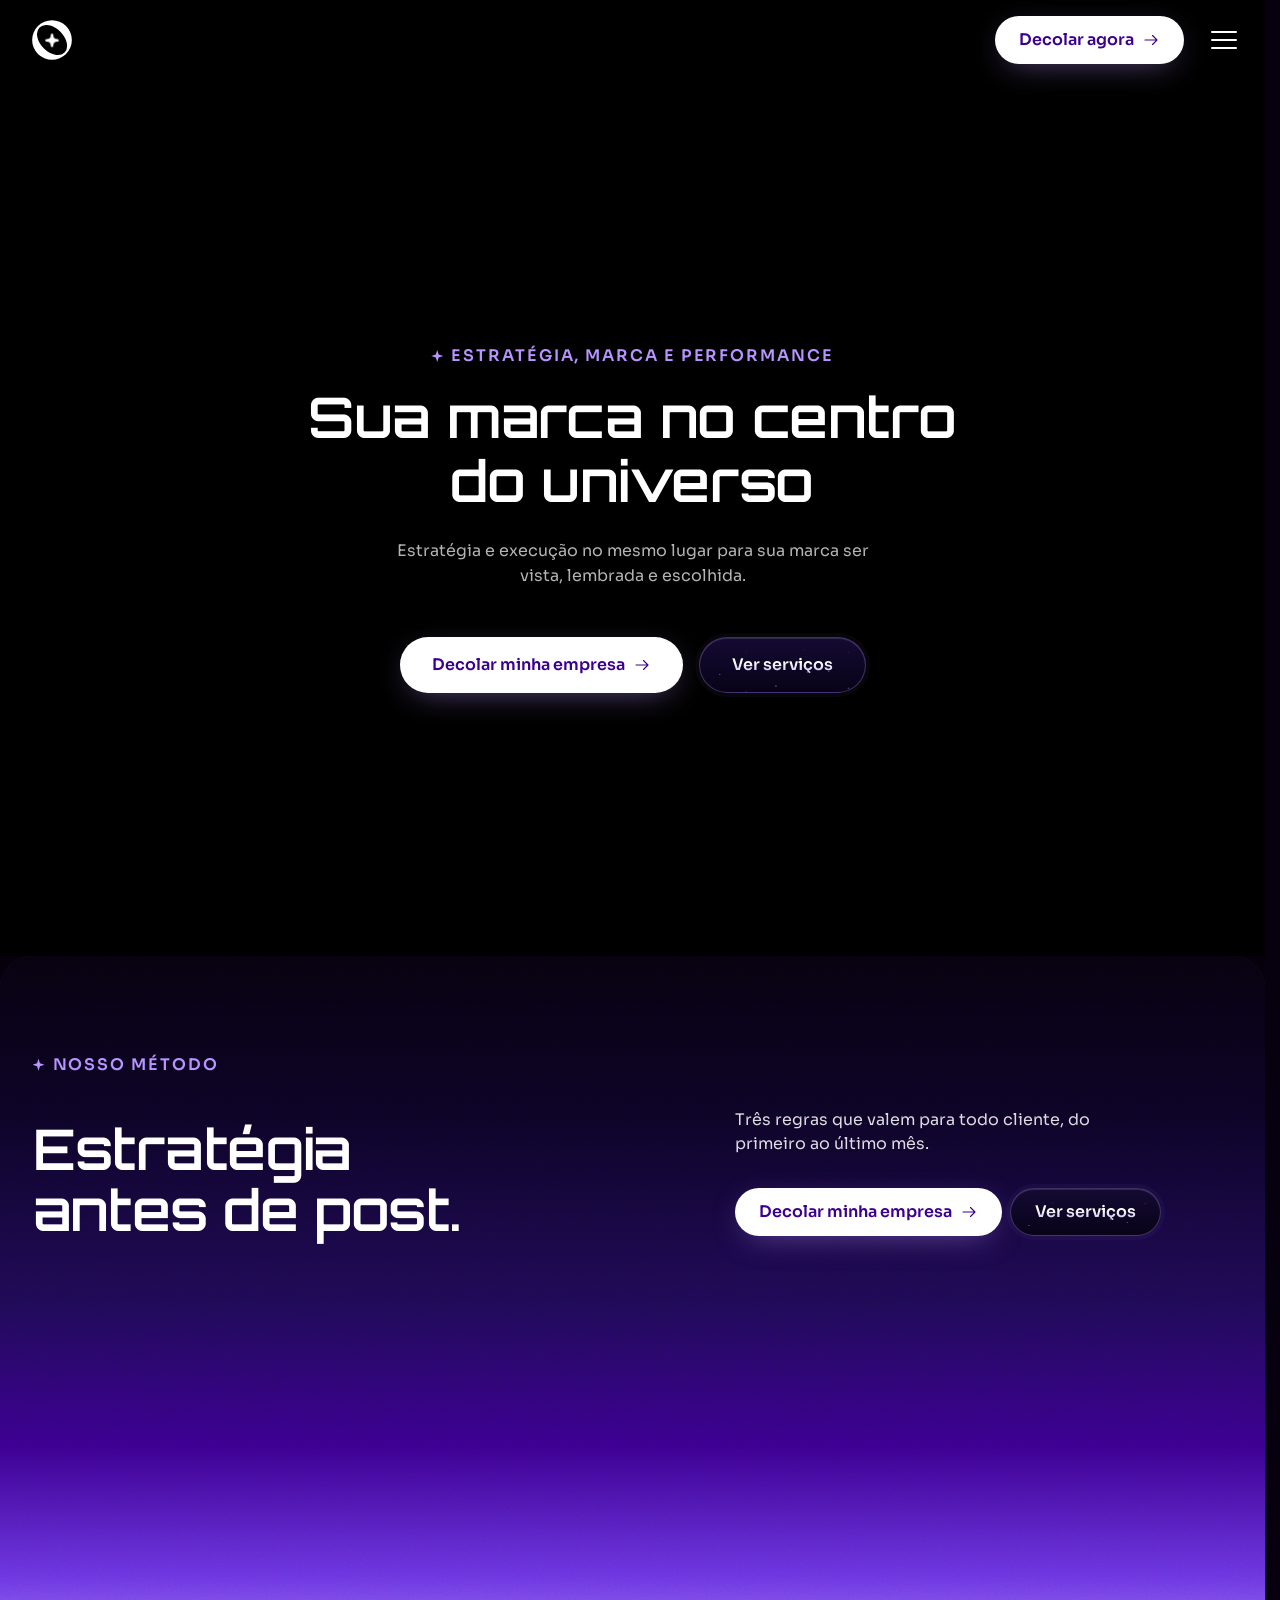
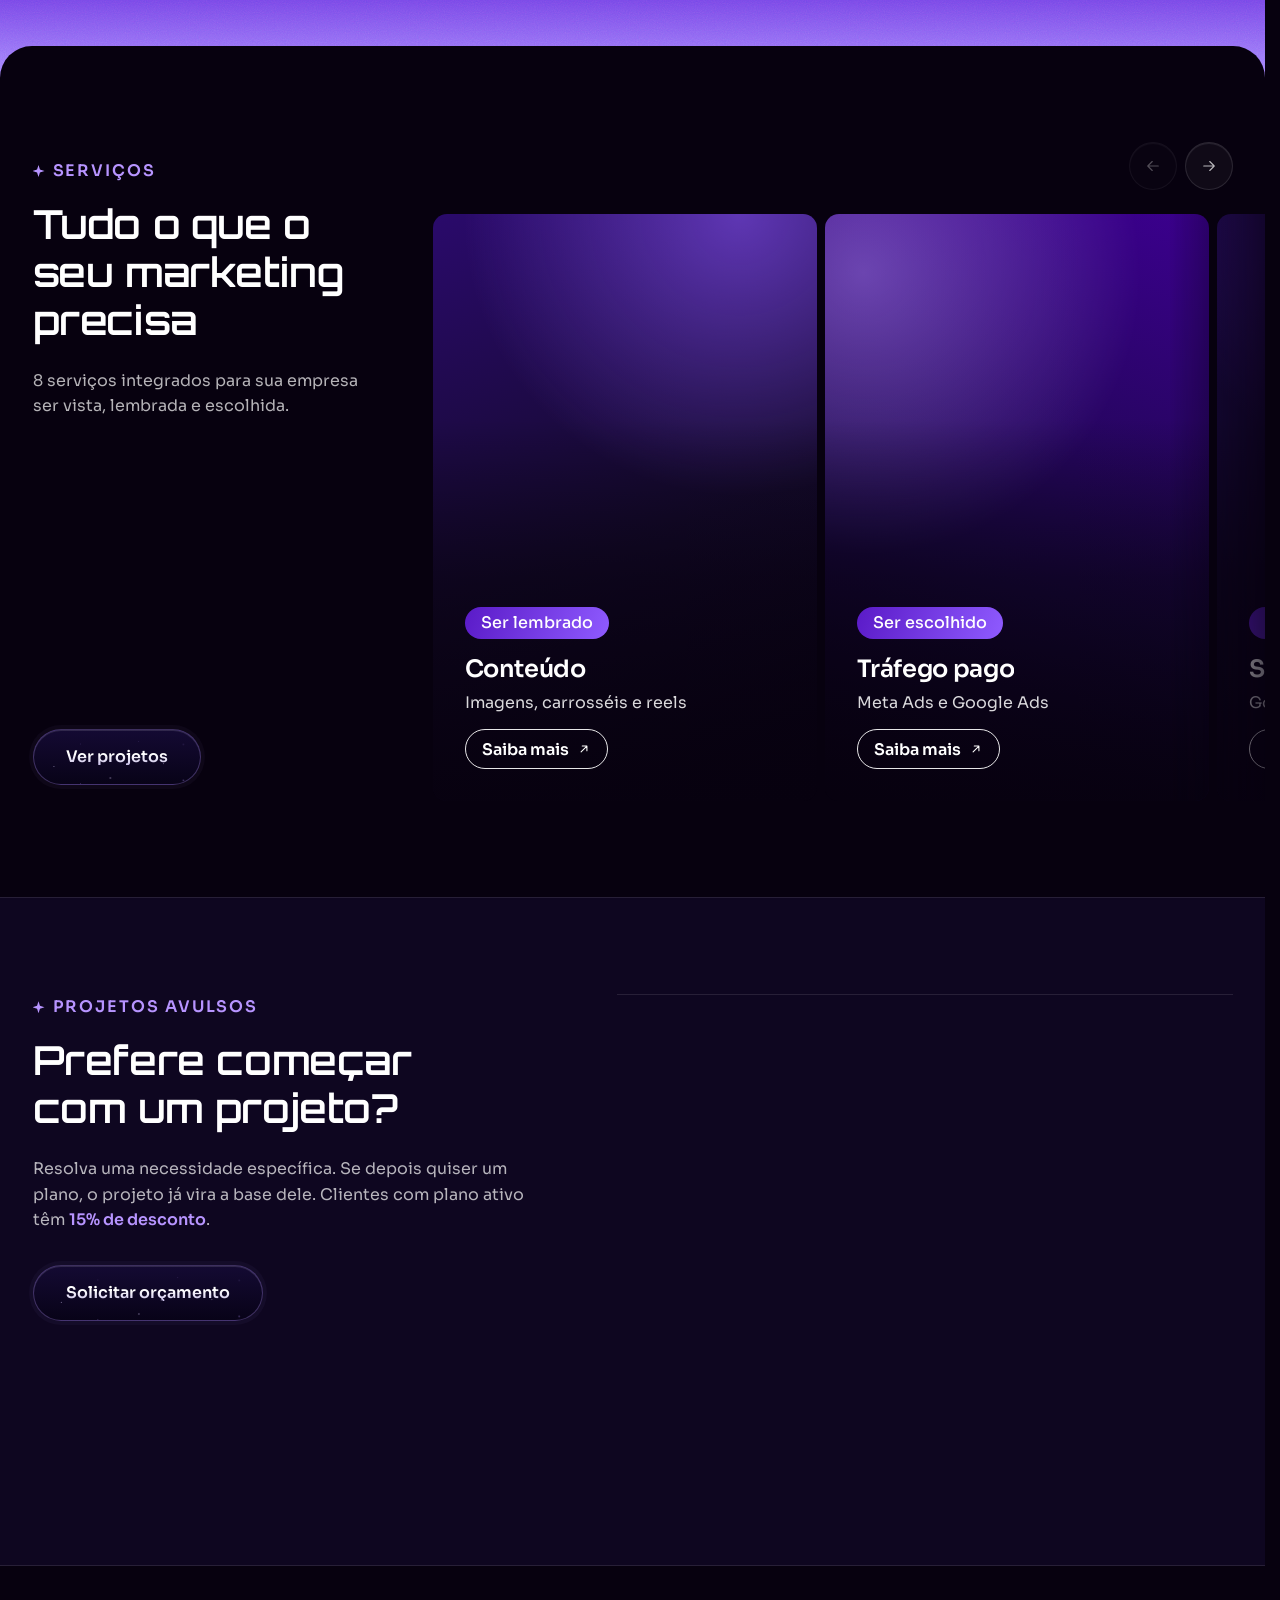
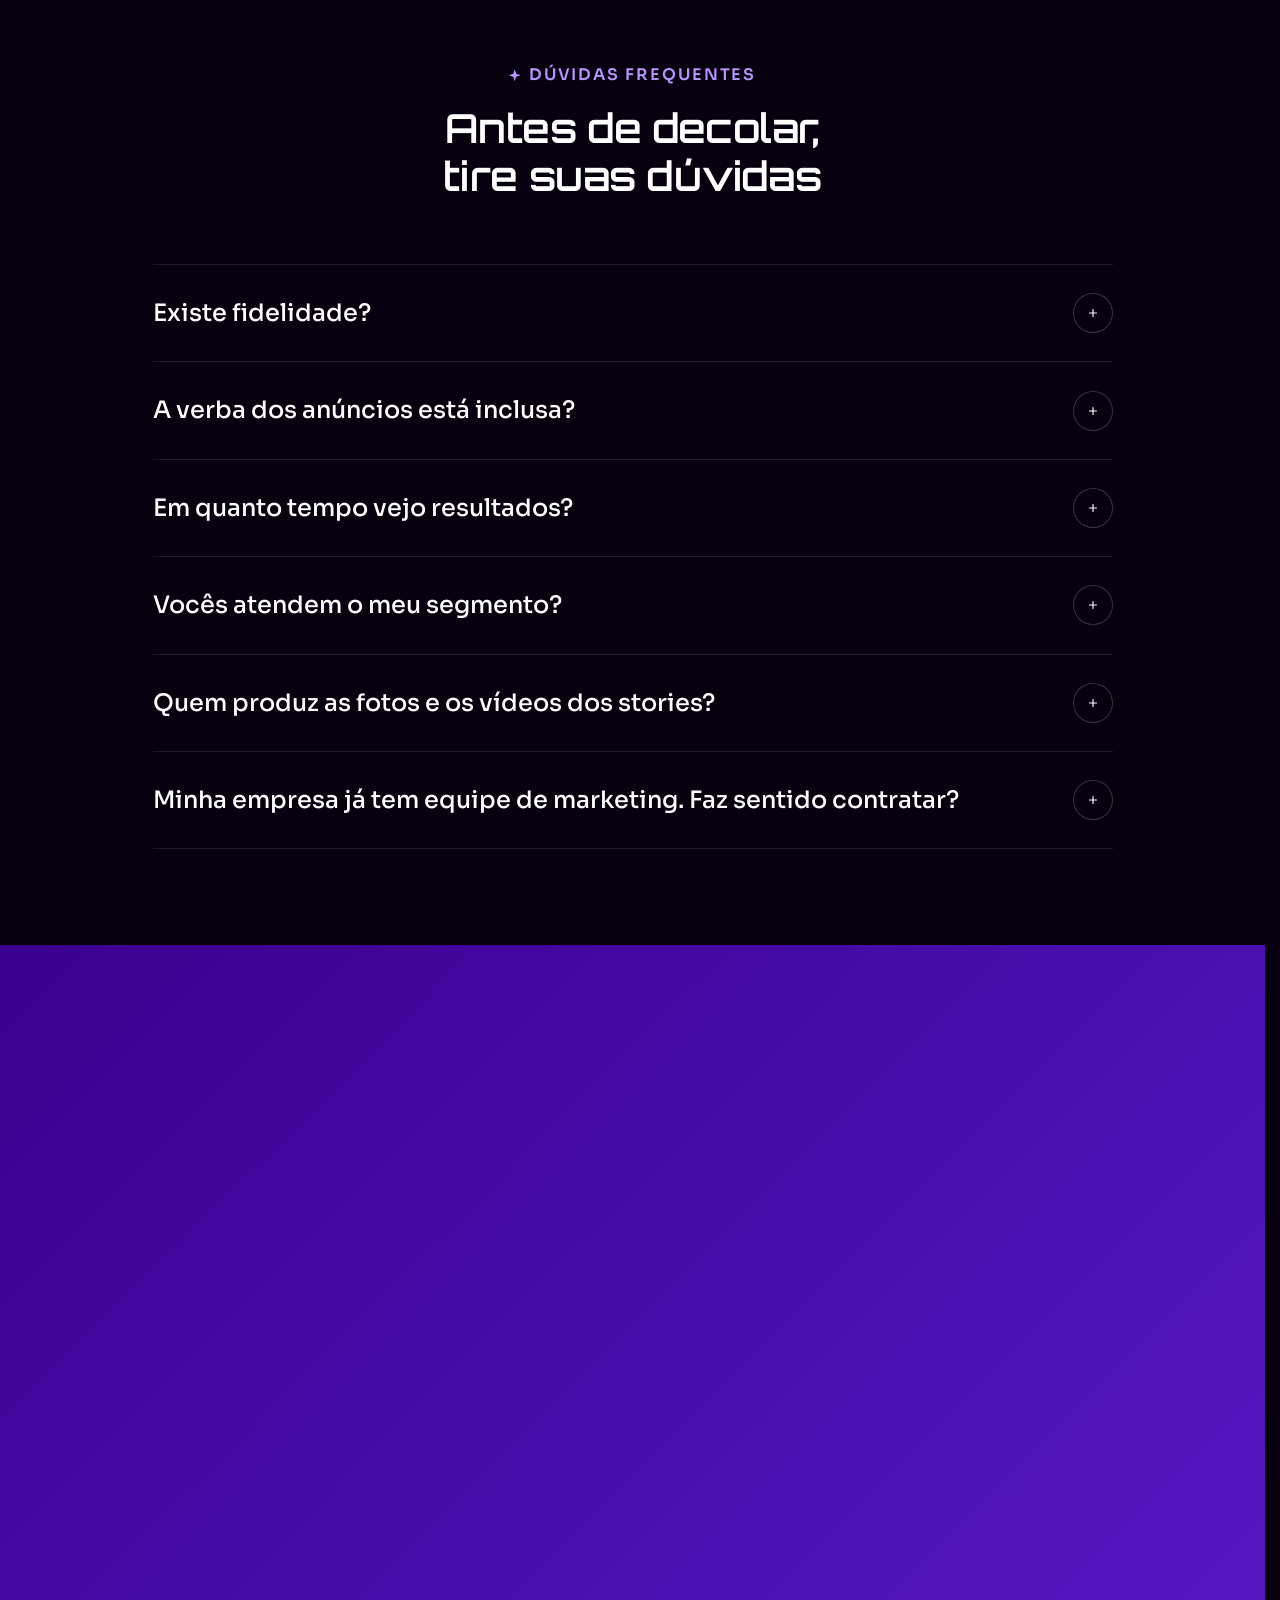
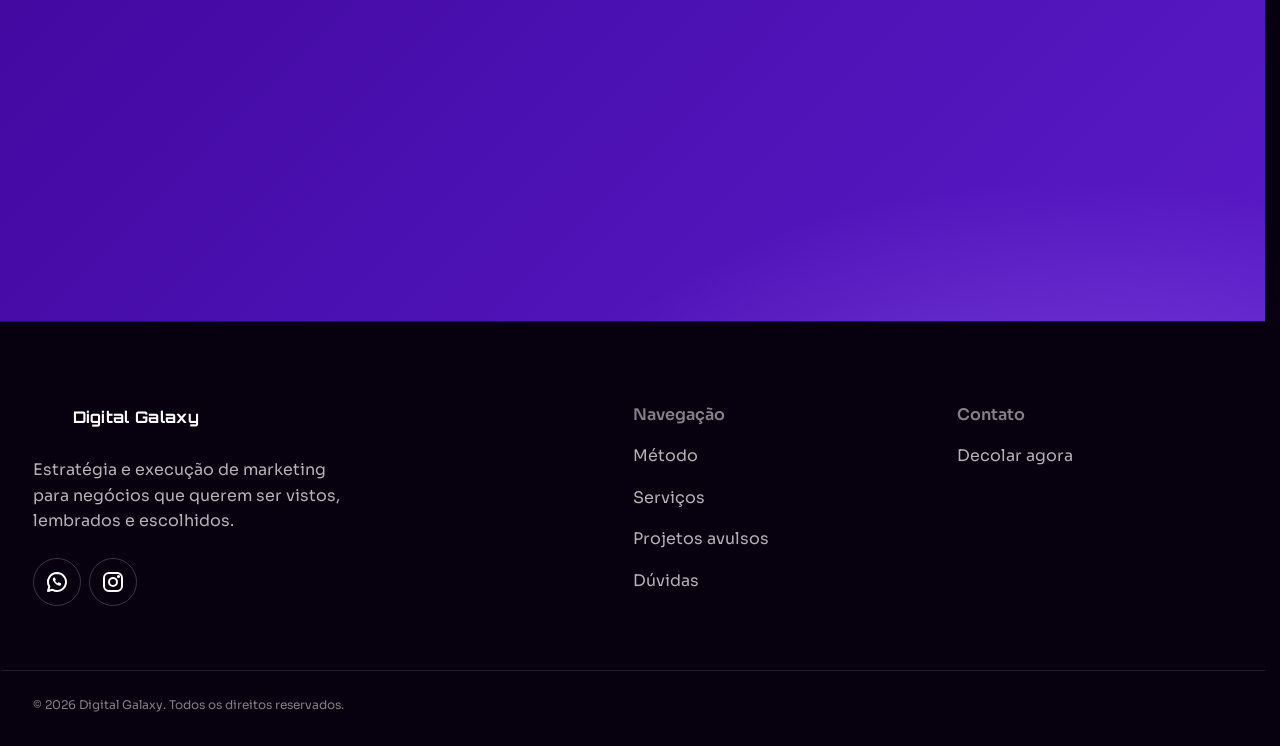
==== commit 7825325f: "Instala o Pixel da Meta com eventos de lead e contato - Pixel 1663876148441409 carregado de js/analy" ====
--- a/index.html
+++ b/index.html
@@ -6,7 +6,7 @@
   <!-- Segurança: o GitHub Pages não permite cabeçalhos HTTP próprios, então a política vai aqui.
        Só recursos do próprio domínio; o formulário envia para o Google Apps Script (connect-src).
        (frame-ancestors não vale em <meta>: a proteção contra iframe depende do servidor) -->
-  <meta http-equiv="Content-Security-Policy" content="default-src 'self'; script-src 'self' https://www.googletagmanager.com https://www.googleadservices.com https://googleads.g.doubleclick.net https://www.google.com; style-src 'self'; img-src 'self' data: https://*.google-analytics.com https://*.googletagmanager.com https://googleads.g.doubleclick.net https://www.google.com https://www.google.com.br; font-src 'self'; connect-src 'self' https://script.google.com https://script.googleusercontent.com https://*.google-analytics.com https://*.analytics.google.com https://*.googletagmanager.com https://*.doubleclick.net https://www.google.com https://www.google.com.br https://www.googleadservices.com https://pagead2.googlesyndication.com; object-src 'none'; base-uri 'self'; form-action 'self'; frame-src https://td.doubleclick.net https://www.googletagmanager.com; upgrade-insecure-requests">
+  <meta http-equiv="Content-Security-Policy" content="default-src 'self'; script-src 'self' https://www.googletagmanager.com https://www.googleadservices.com https://googleads.g.doubleclick.net https://www.google.com https://connect.facebook.net; style-src 'self'; img-src 'self' data: https://*.google-analytics.com https://*.googletagmanager.com https://googleads.g.doubleclick.net https://www.google.com https://www.google.com.br https://www.facebook.com; font-src 'self'; connect-src 'self' https://script.google.com https://script.googleusercontent.com https://*.google-analytics.com https://*.analytics.google.com https://*.googletagmanager.com https://*.doubleclick.net https://www.google.com https://www.google.com.br https://www.googleadservices.com https://pagead2.googlesyndication.com https://www.facebook.com https://connect.facebook.net; object-src 'none'; base-uri 'self'; form-action 'self'; frame-src https://td.doubleclick.net https://www.googletagmanager.com; upgrade-insecure-requests">
   <meta name="referrer" content="strict-origin-when-cross-origin">
   <title>Digital Galaxy | Marketing para negócios locais</title>
   <meta name="description" content="Consultoria de marketing para negócios locais e médias empresas: Google, Instagram, anúncios e sites, com estratégia e execução no mesmo lugar.">
@@ -36,15 +36,16 @@
   <link rel="preload" href="fonts/sora-latin-600-normal.woff2" as="font" type="font/woff2" crossorigin>
   <link rel="preload" href="fonts/orbitron-latin-600-normal.woff2" as="font" type="font/woff2" crossorigin>
 
-  <link rel="stylesheet" href="css/style.css?v=15">
-  <link rel="stylesheet" href="css/responsive.css?v=15">
-  <!-- Google Analytics 4 e Google Ads (configuração e eventos em js/analytics.js) -->
+  <link rel="stylesheet" href="css/style.css?v=16">
+  <link rel="stylesheet" href="css/responsive.css?v=16">
+  <!-- Google Analytics 4, Google Ads e Pixel da Meta (configuração e eventos em js/analytics.js) -->
   <script async src="https://www.googletagmanager.com/gtag/js?id=G-95ECW98DXY"></script>
-  <script src="js/analytics.js?v=15"></script>
-  <script src="js/vendor/lenis.min.js?v=15" defer></script>
-  <script src="js/main.js?v=15" defer></script>
+  <script src="js/analytics.js?v=16"></script>
+  <script src="js/vendor/lenis.min.js?v=16" defer></script>
+  <script src="js/main.js?v=16" defer></script>
 </head>
 <body>
+  <noscript><img height="1" width="1" hidden alt="" src="https://www.facebook.com/tr?id=1663876148441409&amp;ev=PageView&amp;noscript=1"></noscript>
   <a class="skip-link" href="#conteudo">Pular para o conteúdo</a>
 
   <!-- ============ HEADER ============ -->
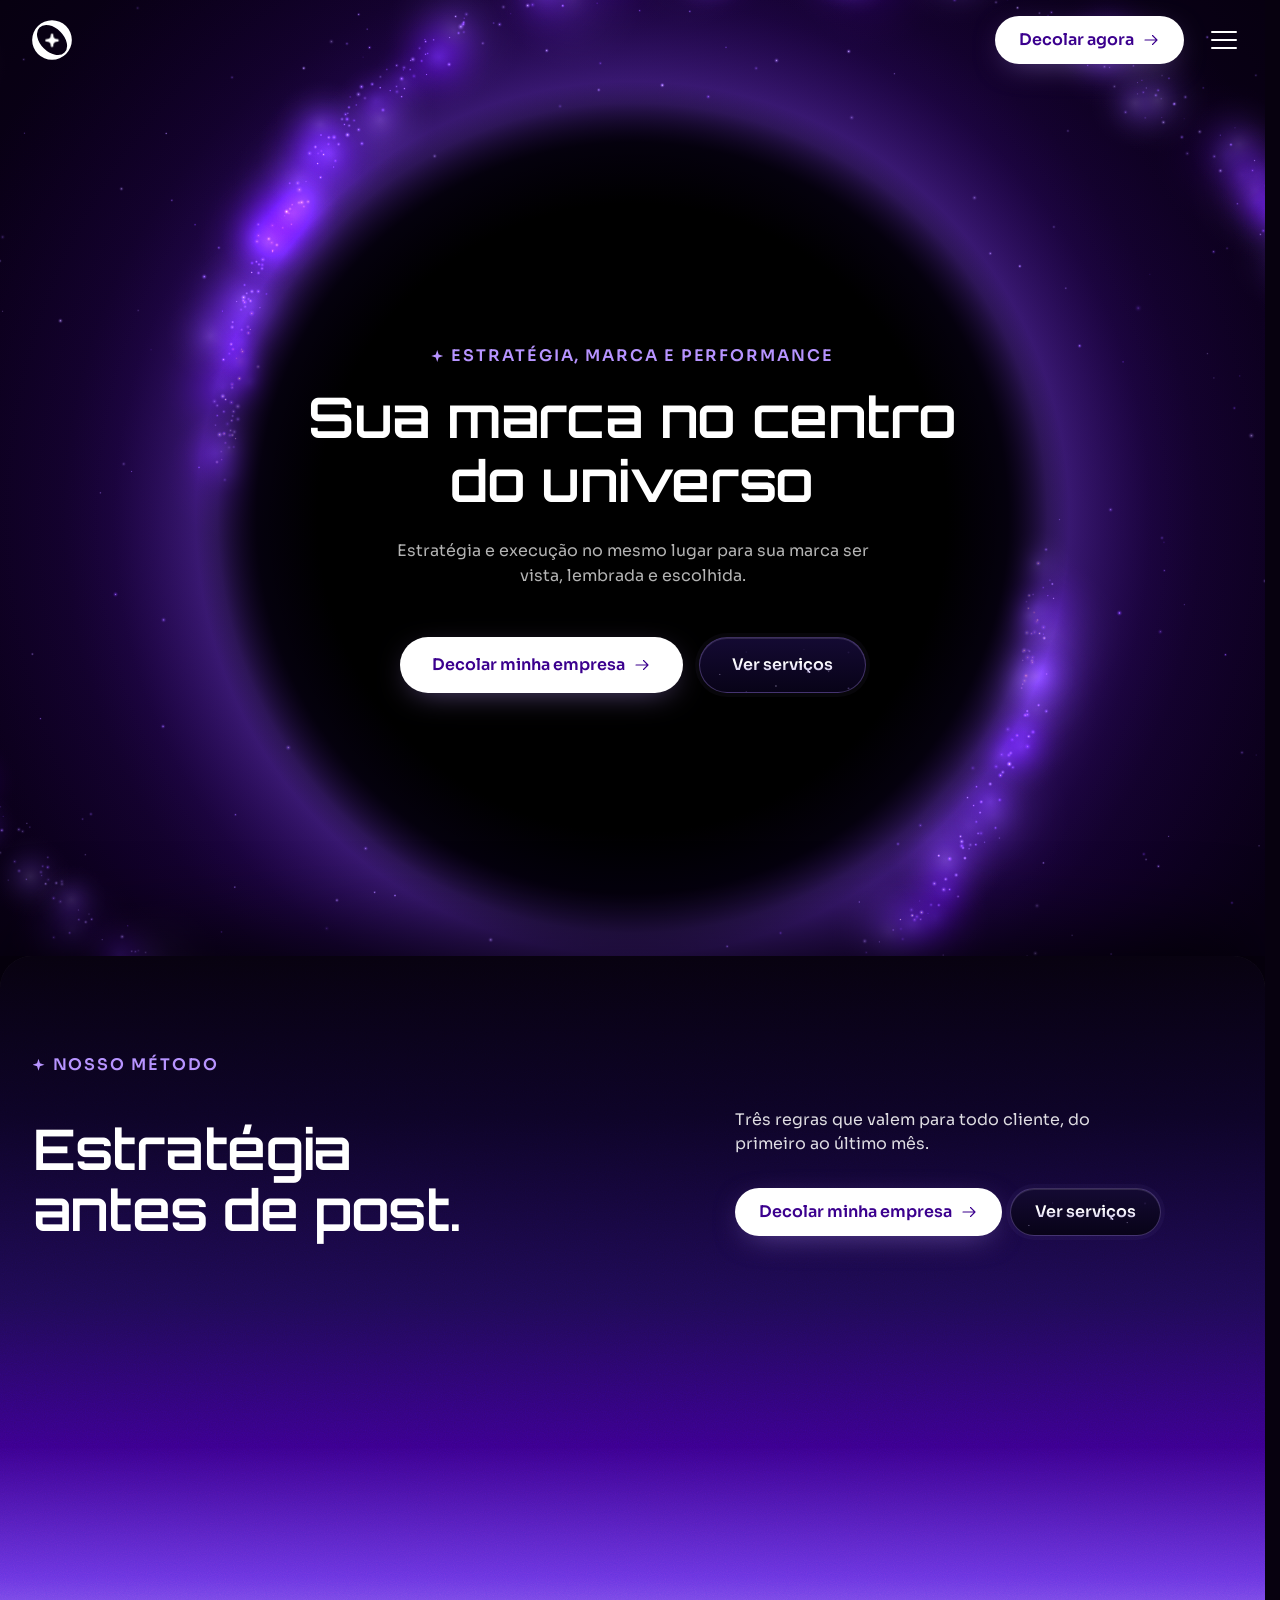
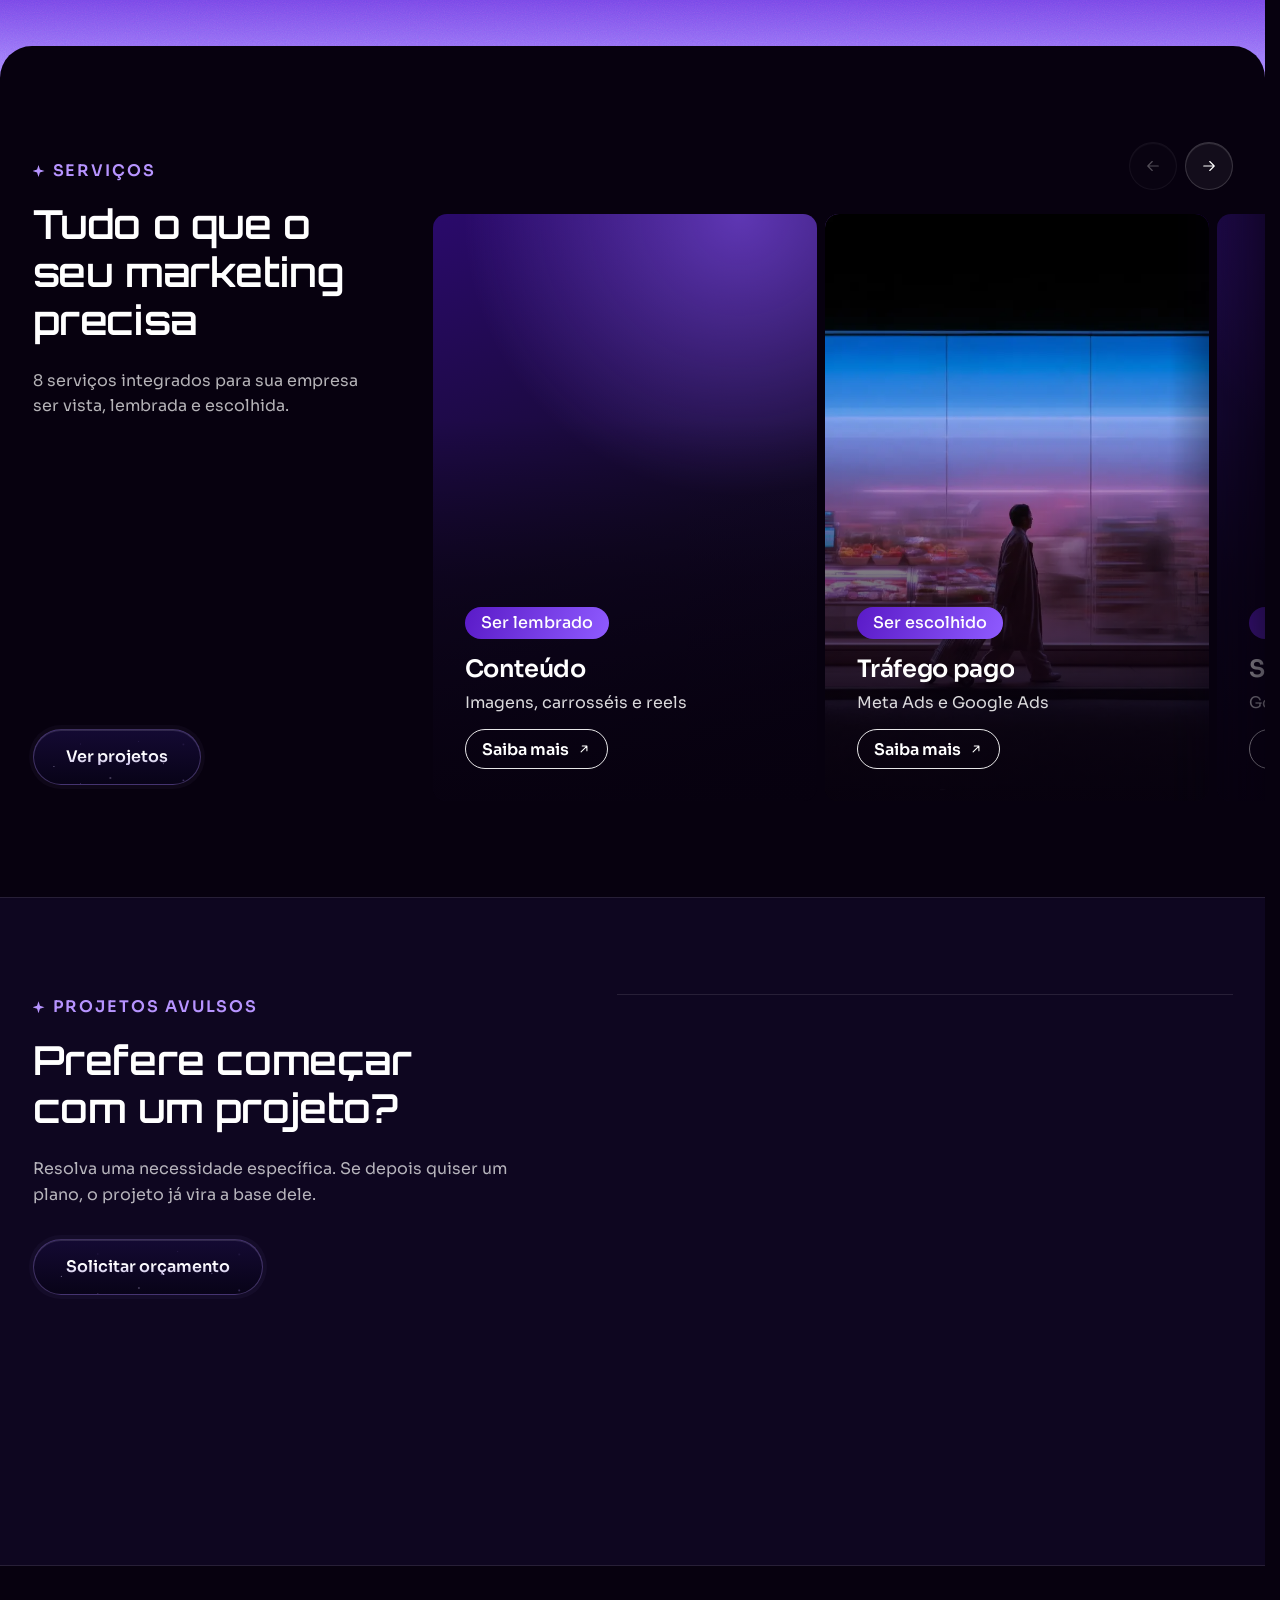
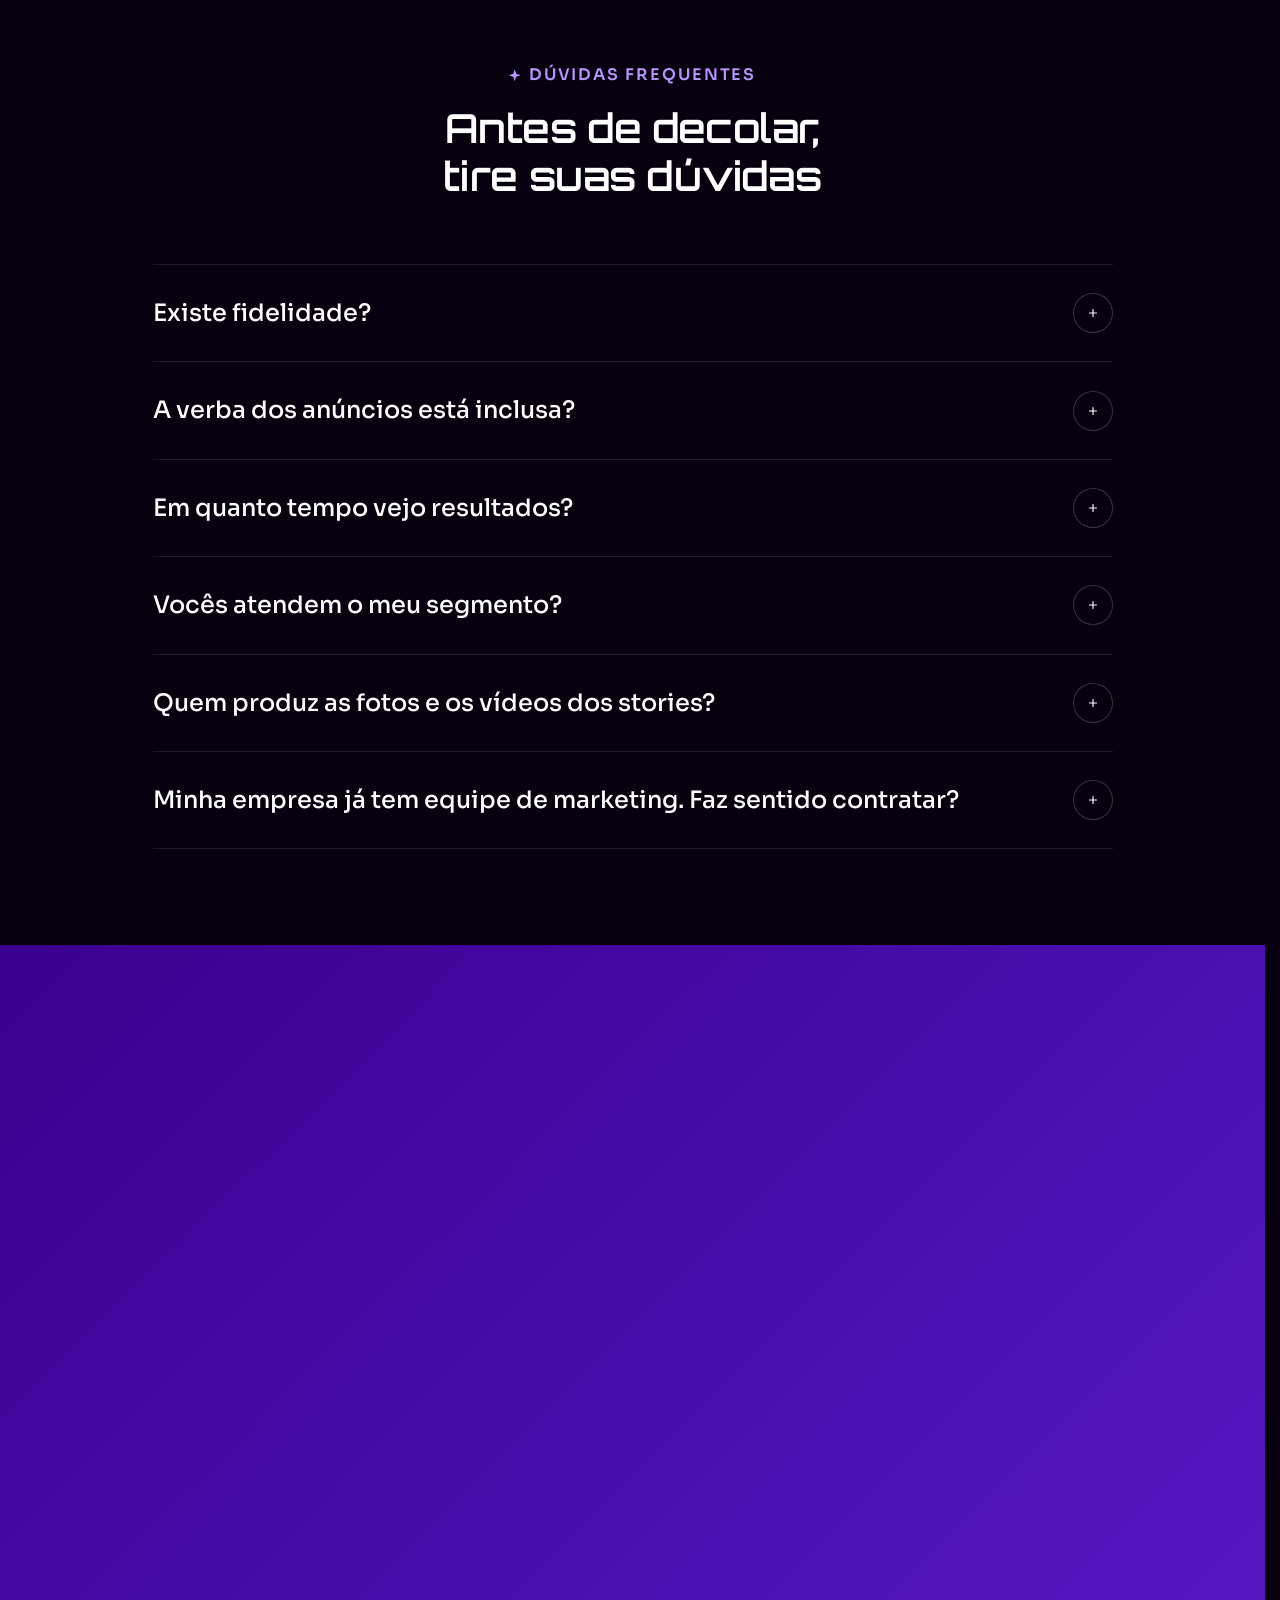
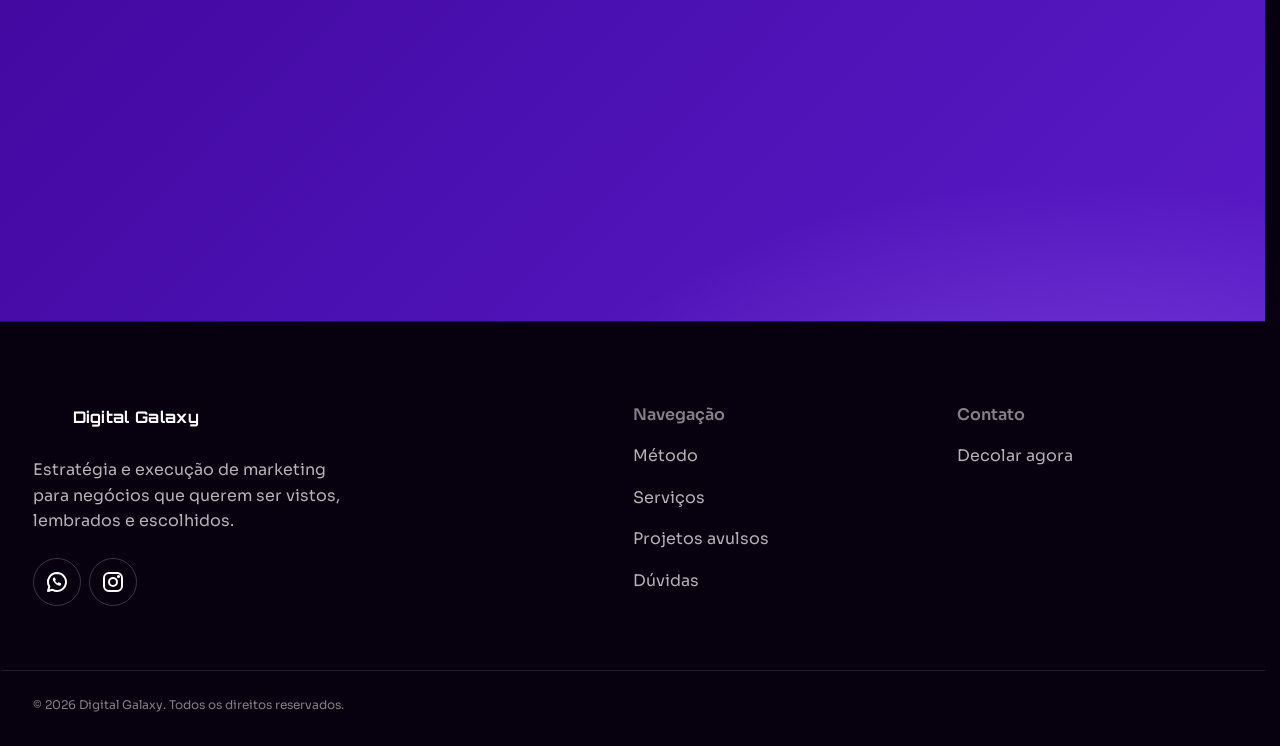
==== commit abd5bf89: "Remove a menção ao desconto de 15% nos projetos avulsos Co-Authored-By: Claude Opus 5.5 <noreply@ant" ====
--- a/index.html
+++ b/index.html
@@ -326,7 +326,7 @@
         <header class="section__header projects__header">
           <p class="eyebrow">Projetos avulsos</p>
           <h2 class="section__title" id="projetos-title">Prefere começar com um projeto?</h2>
-          <p class="section__lead">Resolva uma necessidade específica. Se depois quiser um plano, o projeto já vira a base dele. Clientes com plano ativo têm <strong class="discount">15% de desconto</strong>.</p>
+          <p class="section__lead">Resolva uma necessidade específica. Se depois quiser um plano, o projeto já vira a base dele.</p>
           <a class="btn btn--glow" href="#contato" data-cta="projetos"><span class="btn__label">Solicitar orçamento</span></a>
         </header>
         <ul class="projects__list">
--- a/css/style.css
+++ b/css/style.css
@@ -895,9 +895,6 @@
 .project:hover .project__name,
 .project:focus .project__name { color: var(--color-secondary); }
 .project:focus-visible .project__head { outline: 2px solid var(--color-secondary); outline-offset: 6px; border-radius: 6px; }
-
-/* Destaque do desconto no texto da seção */
-.discount { font-weight: 600; white-space: nowrap; color: var(--color-secondary); }
 
 /* FAQ
    ========================================================================== */
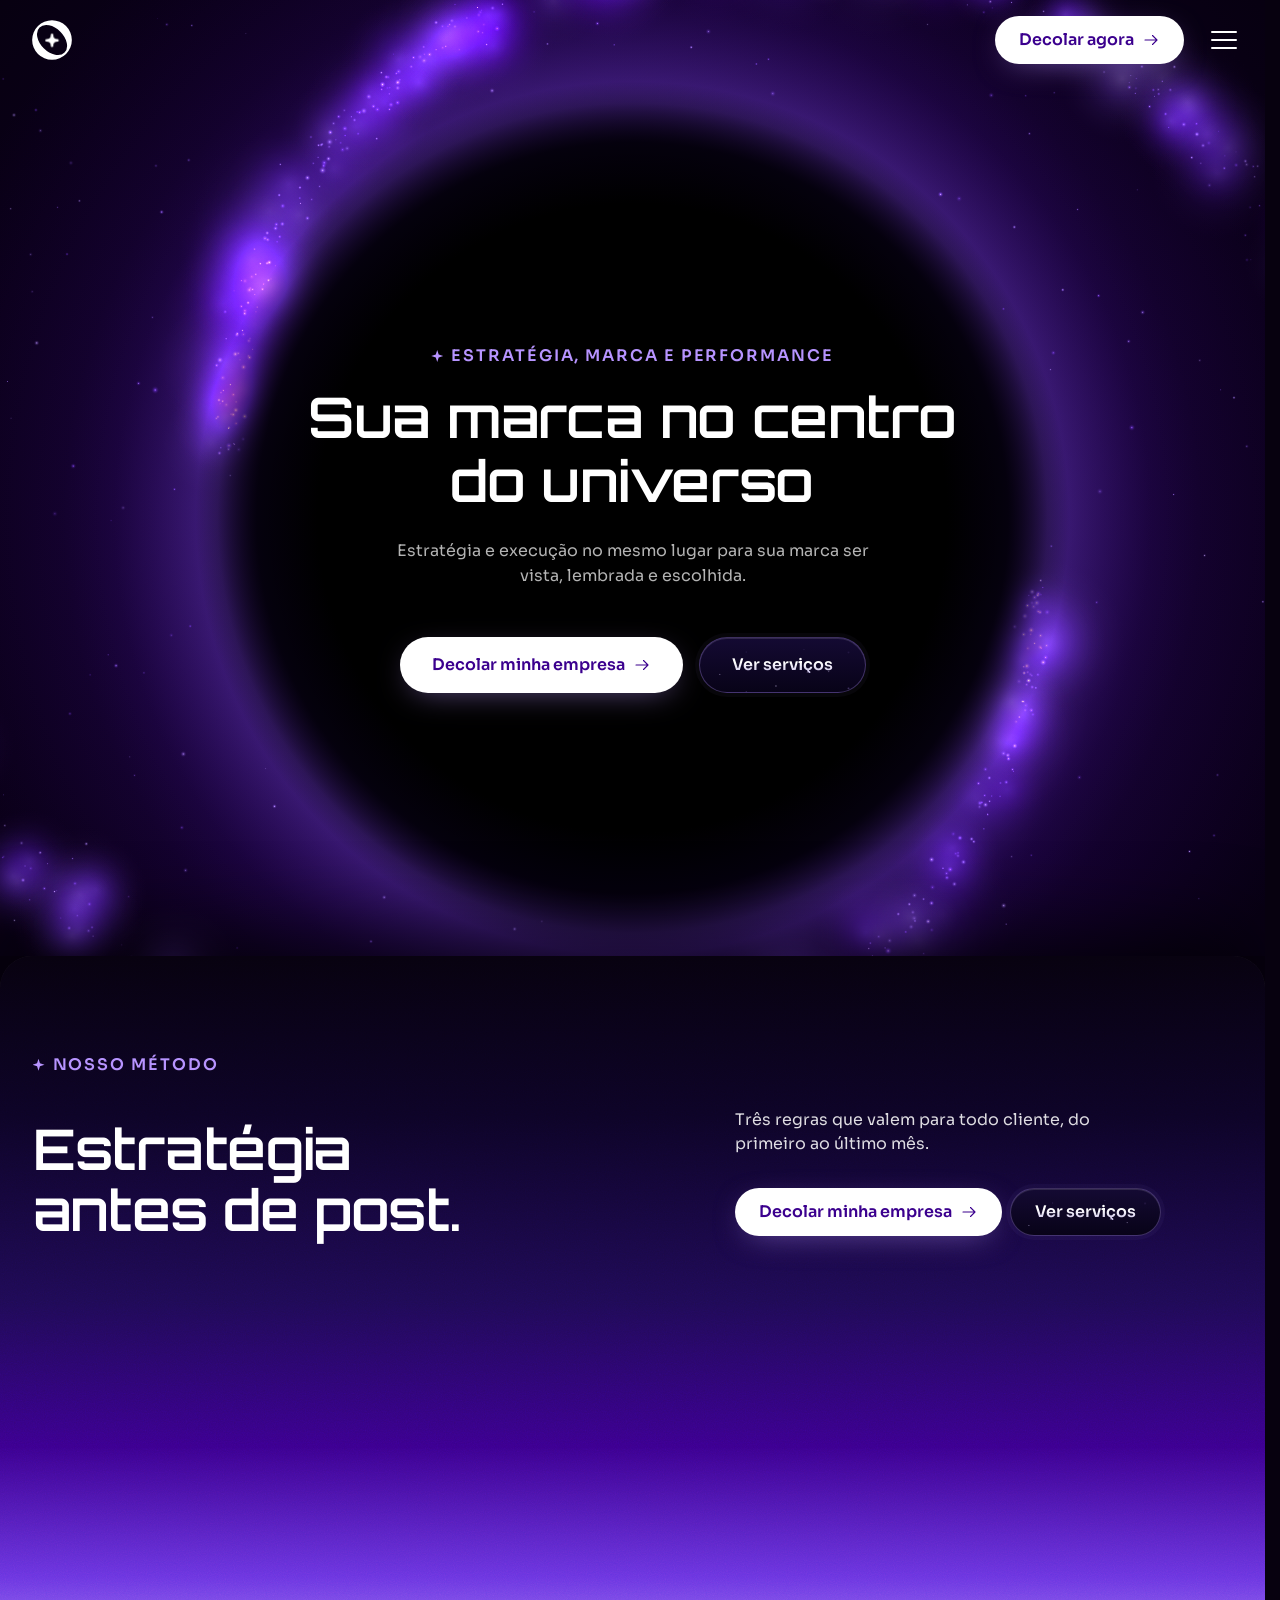
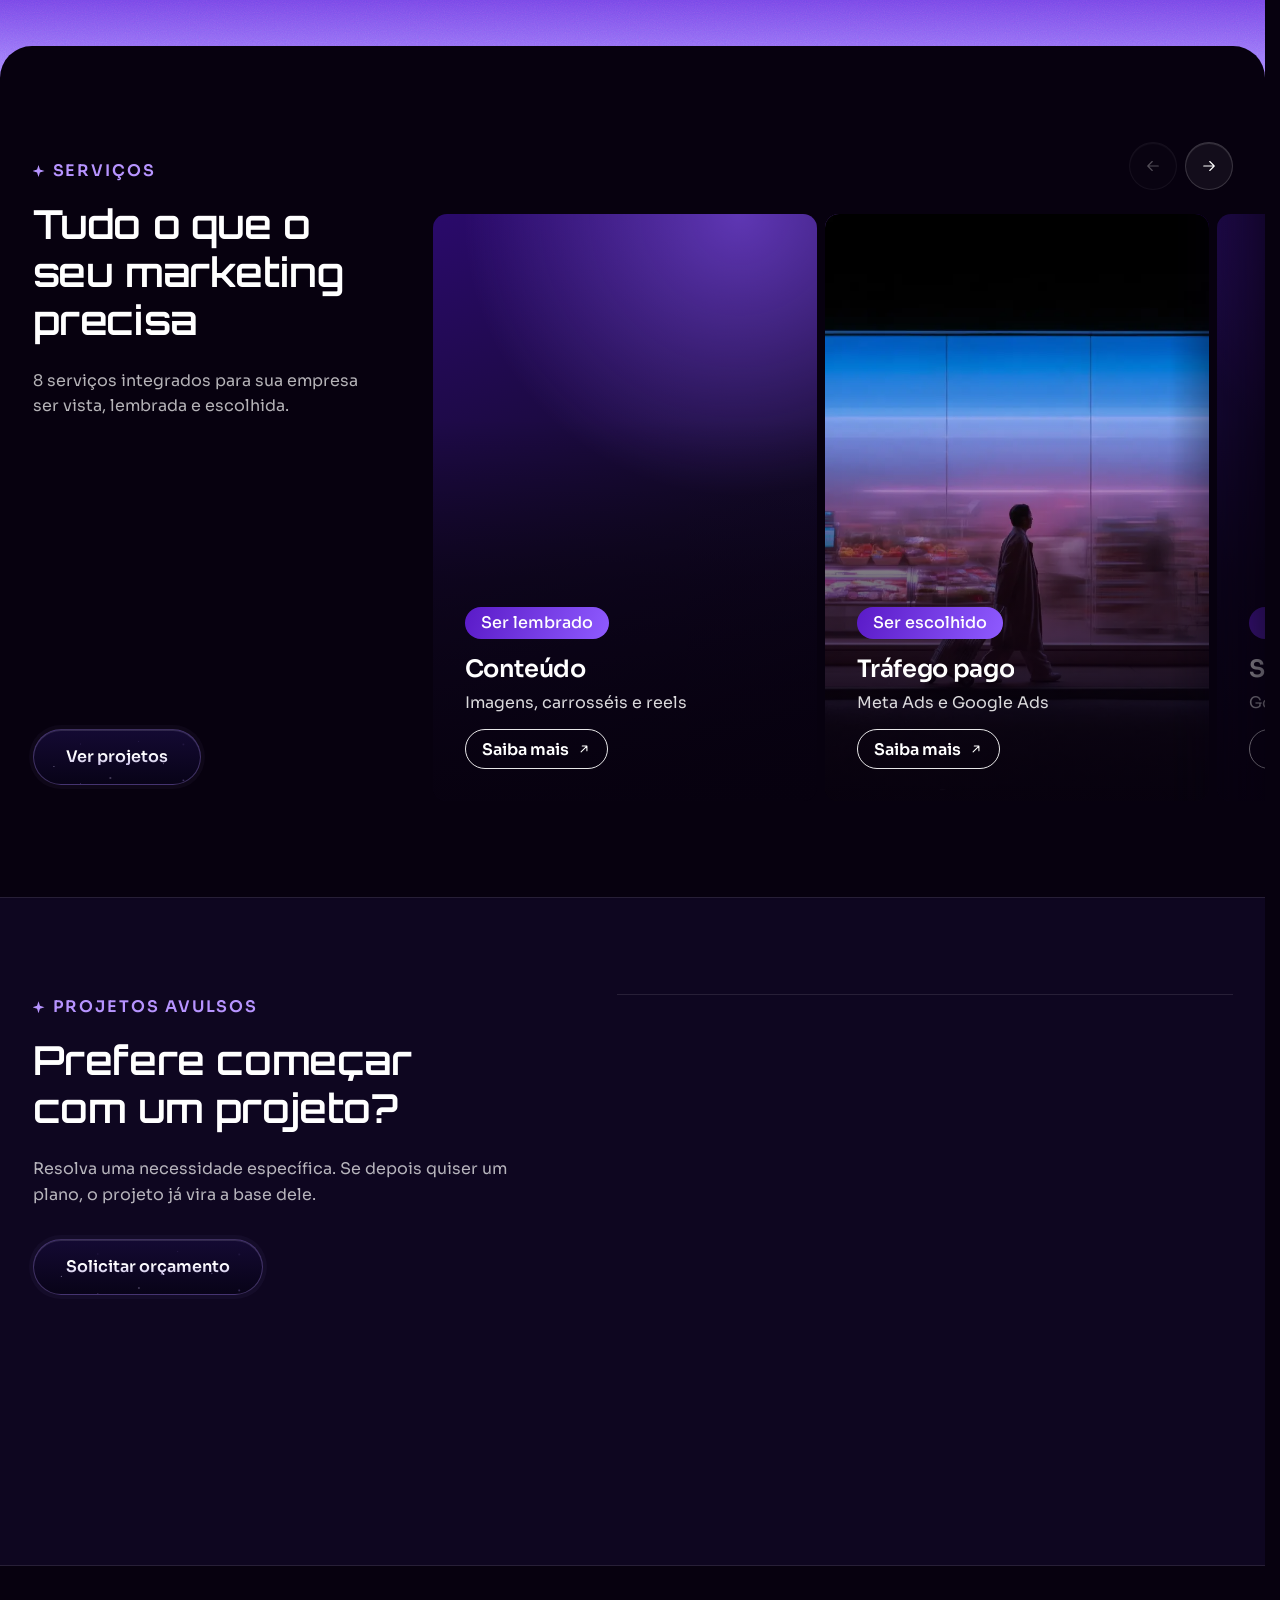
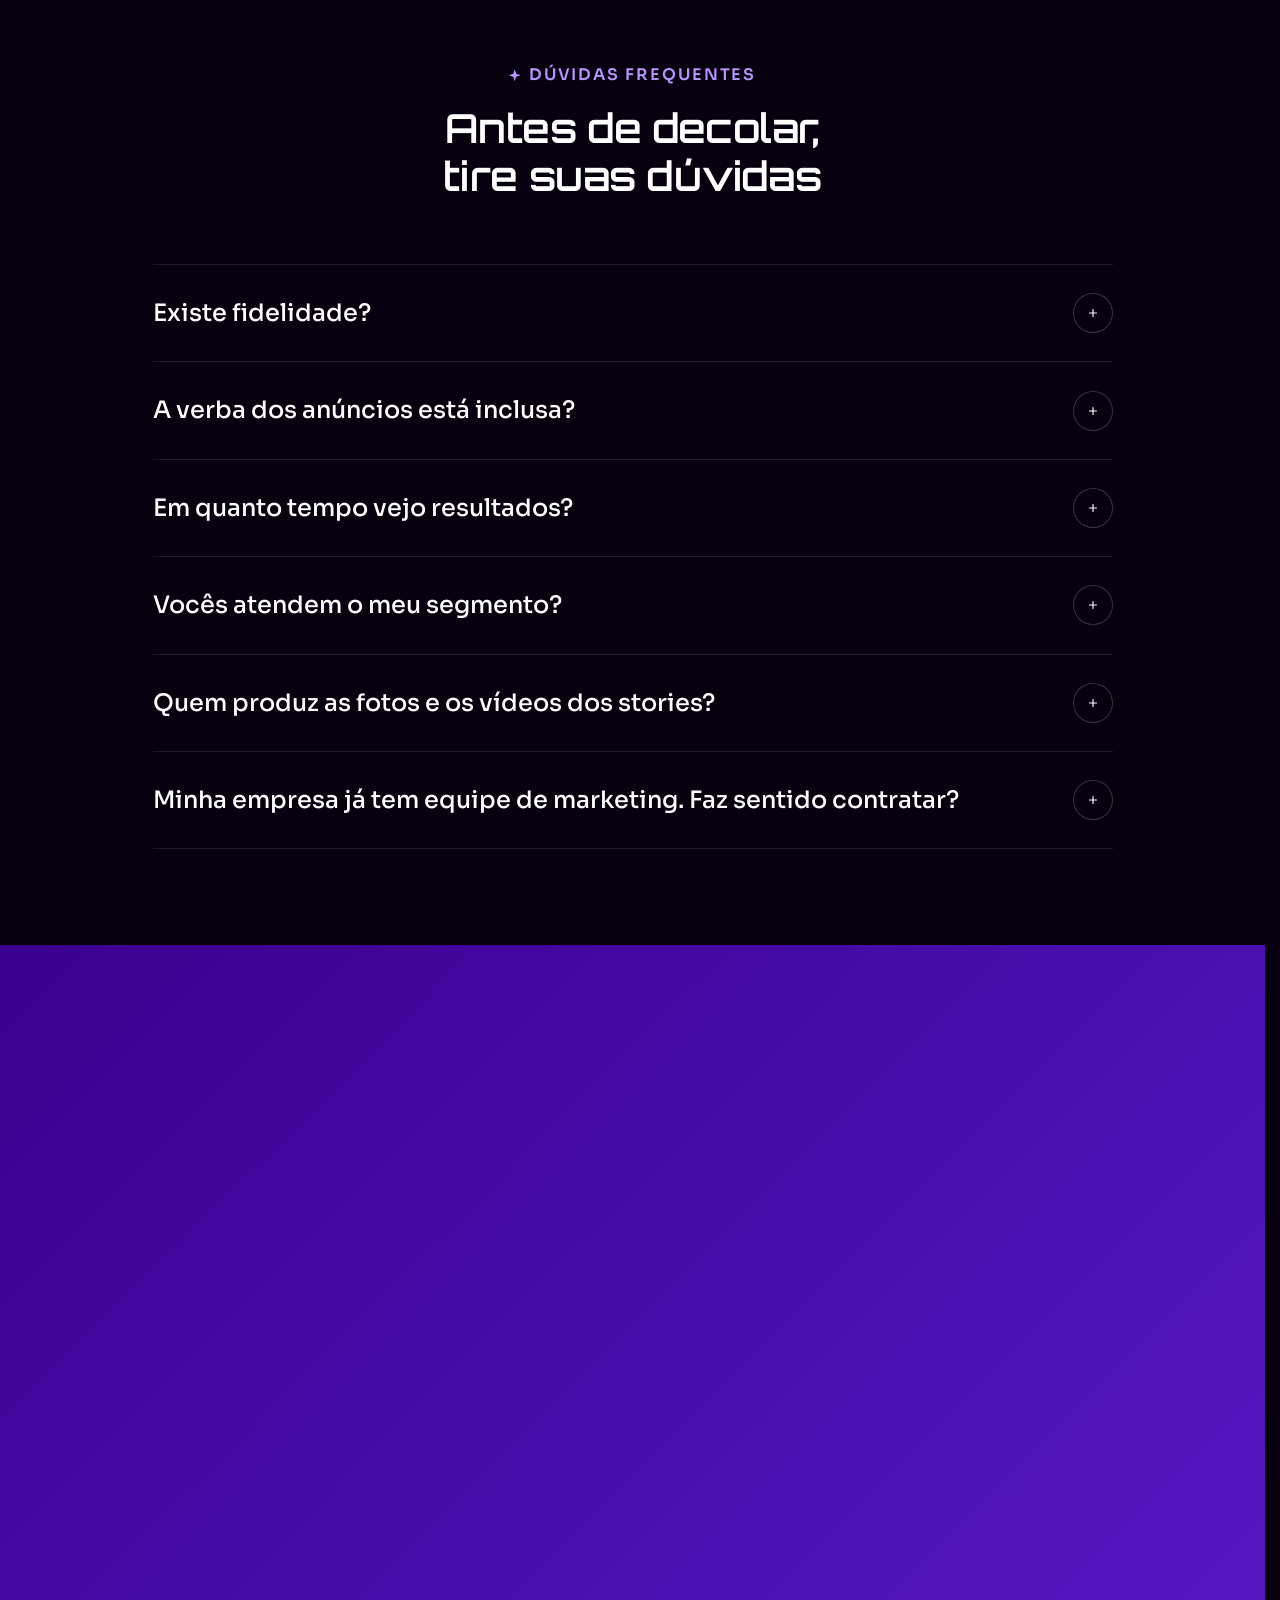
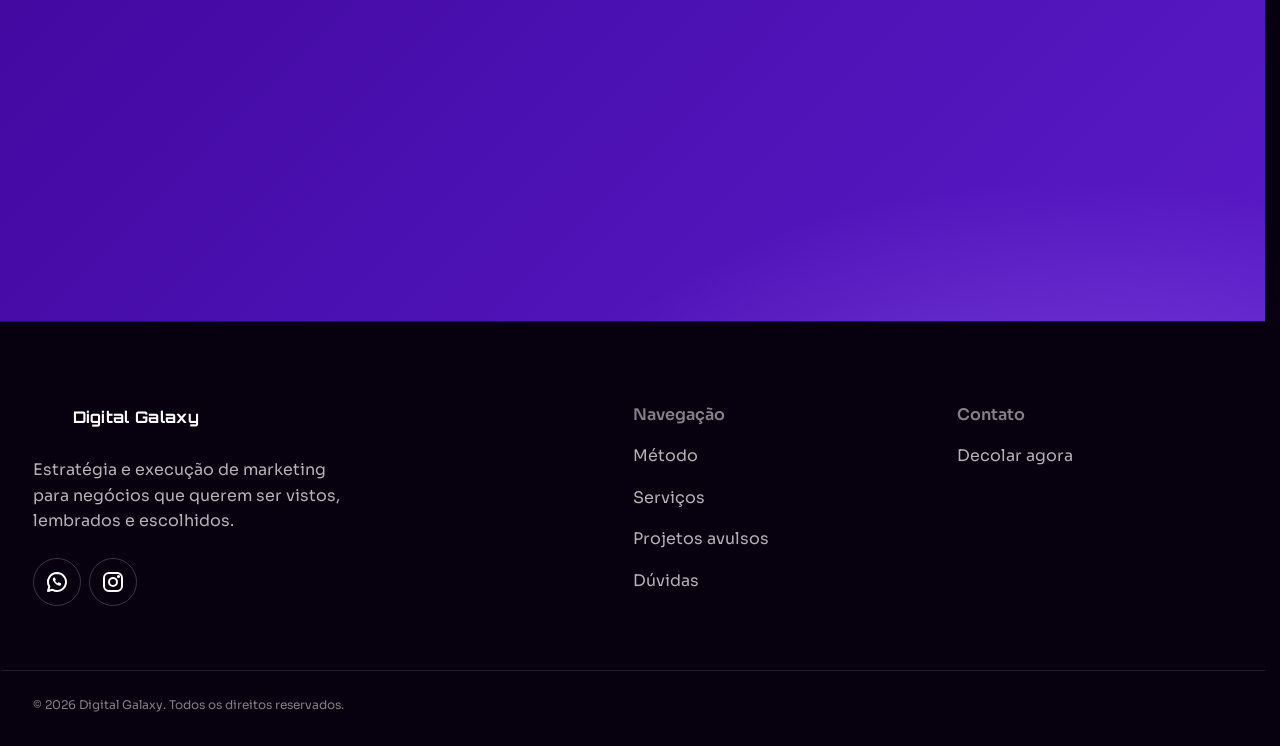
==== commit 34c6e0af: "Ícone da marca no Google, novo título e descrição para busca - favicon.ico na raiz (16, 32 e 48 px) " ====
--- a/index.html
+++ b/index.html
@@ -8,8 +8,8 @@
        (frame-ancestors não vale em <meta>: a proteção contra iframe depende do servidor) -->
   <meta http-equiv="Content-Security-Policy" content="default-src 'self'; script-src 'self' https://www.googletagmanager.com https://www.googleadservices.com https://googleads.g.doubleclick.net https://www.google.com https://connect.facebook.net; style-src 'self'; img-src 'self' data: https://*.google-analytics.com https://*.googletagmanager.com https://googleads.g.doubleclick.net https://www.google.com https://www.google.com.br https://www.facebook.com; font-src 'self'; connect-src 'self' https://script.google.com https://script.googleusercontent.com https://*.google-analytics.com https://*.analytics.google.com https://*.googletagmanager.com https://*.doubleclick.net https://www.google.com https://www.google.com.br https://www.googleadservices.com https://pagead2.googlesyndication.com https://www.facebook.com https://connect.facebook.net; object-src 'none'; base-uri 'self'; form-action 'self'; frame-src https://td.doubleclick.net https://www.googletagmanager.com; upgrade-insecure-requests">
   <meta name="referrer" content="strict-origin-when-cross-origin">
-  <title>Digital Galaxy | Marketing para negócios locais</title>
-  <meta name="description" content="Consultoria de marketing para negócios locais e médias empresas: Google, Instagram, anúncios e sites, com estratégia e execução no mesmo lugar.">
+  <title>Digital Galaxy | Agência de Marketing Digital</title>
+  <meta name="description" content="Agência de marketing digital com estratégia e execução no mesmo lugar: redes sociais, tráfego pago, Google Meu Negócio, sites e branding para sua marca crescer.">
   <meta name="theme-color" content="#07010F">
   <link rel="canonical" href="https://digitalgalaxy.com.br/">
 
@@ -17,8 +17,8 @@
   <meta property="og:type" content="website">
   <meta property="og:locale" content="pt_BR">
   <meta property="og:site_name" content="Digital Galaxy">
-  <meta property="og:title" content="Digital Galaxy | Marketing para negócios locais">
-  <meta property="og:description" content="Consultoria de marketing para negócios locais e médias empresas: Google, Instagram, anúncios e sites, com estratégia e execução no mesmo lugar.">
+  <meta property="og:title" content="Digital Galaxy | Agência de Marketing Digital">
+  <meta property="og:description" content="Agência de marketing digital com estratégia e execução no mesmo lugar: redes sociais, tráfego pago, Google Meu Negócio, sites e branding para sua marca crescer.">
   <meta property="og:url" content="https://digitalgalaxy.com.br/">
   <meta property="og:image" content="https://digitalgalaxy.com.br/images/og/og-digital-galaxy.jpg">
   <meta property="og:image:width" content="1200">
@@ -27,22 +27,61 @@
   <meta name="twitter:card" content="summary_large_image">
 
   <!-- Ícones -->
+  <!-- O Google usa ícones em múltiplos de 48 px e procura /favicon.ico na raiz -->
+  <link rel="icon" href="/favicon.ico" sizes="48x48">
   <link rel="icon" href="images/logo/favicon.svg" type="image/svg+xml">
-  <link rel="icon" href="images/logo/favicon-32.png" sizes="32x32" type="image/png">
+  <link rel="icon" href="images/logo/icon-96.png" sizes="96x96" type="image/png">
+  <link rel="icon" href="images/logo/icon-192.png" sizes="192x192" type="image/png">
   <link rel="apple-touch-icon" href="images/logo/apple-touch-icon.png">
+  <link rel="manifest" href="/site.webmanifest">
+
+  <!-- Dados estruturados: nome, logo e redes da empresa para o Google -->
+  <script type="application/ld+json">
+{
+    "@context": "https://schema.org",
+    "@type": "ProfessionalService",
+    "name": "Digital Galaxy",
+    "description": "Agência de marketing digital com estratégia e execução no mesmo lugar: redes sociais, tráfego pago, Google Meu Negócio, sites e branding para sua marca crescer.",
+    "url": "https://digitalgalaxy.com.br/",
+    "logo": "https://digitalgalaxy.com.br/images/logo/icon-512.png",
+    "image": "https://digitalgalaxy.com.br/images/og/og-digital-galaxy.jpg",
+    "telephone": "+55 51 98997-0010",
+    "areaServed": {
+      "@type": "Country",
+      "name": "Brasil"
+    },
+    "sameAs": [
+      "https://www.instagram.com/digitalgalaxymkt"
+    ],
+    "knowsAbout": [
+      "Marketing digital",
+      "Gestão de redes sociais",
+      "Tráfego pago",
+      "Google Ads",
+      "Meta Ads",
+      "SEO local",
+      "Google Meu Negócio",
+      "Criação de sites",
+      "Landing pages",
+      "Branding",
+      "Produção de conteúdo",
+      "Funil de vendas e CRM"
+    ]
+  }
+  </script>
 
   <!-- Fontes locais (apenas os pesos usados) -->
   <link rel="preload" href="fonts/sora-latin-400-normal.woff2" as="font" type="font/woff2" crossorigin>
   <link rel="preload" href="fonts/sora-latin-600-normal.woff2" as="font" type="font/woff2" crossorigin>
   <link rel="preload" href="fonts/orbitron-latin-600-normal.woff2" as="font" type="font/woff2" crossorigin>
 
-  <link rel="stylesheet" href="css/style.css?v=16">
-  <link rel="stylesheet" href="css/responsive.css?v=16">
+  <link rel="stylesheet" href="css/style.css?v=17">
+  <link rel="stylesheet" href="css/responsive.css?v=17">
   <!-- Google Analytics 4, Google Ads e Pixel da Meta (configuração e eventos em js/analytics.js) -->
   <script async src="https://www.googletagmanager.com/gtag/js?id=G-95ECW98DXY"></script>
-  <script src="js/analytics.js?v=16"></script>
-  <script src="js/vendor/lenis.min.js?v=16" defer></script>
-  <script src="js/main.js?v=16" defer></script>
+  <script src="js/analytics.js?v=17"></script>
+  <script src="js/vendor/lenis.min.js?v=17" defer></script>
+  <script src="js/main.js?v=17" defer></script>
 </head>
 <body>
   <noscript><img height="1" width="1" hidden alt="" src="https://www.facebook.com/tr?id=1663876148441409&amp;ev=PageView&amp;noscript=1"></noscript>
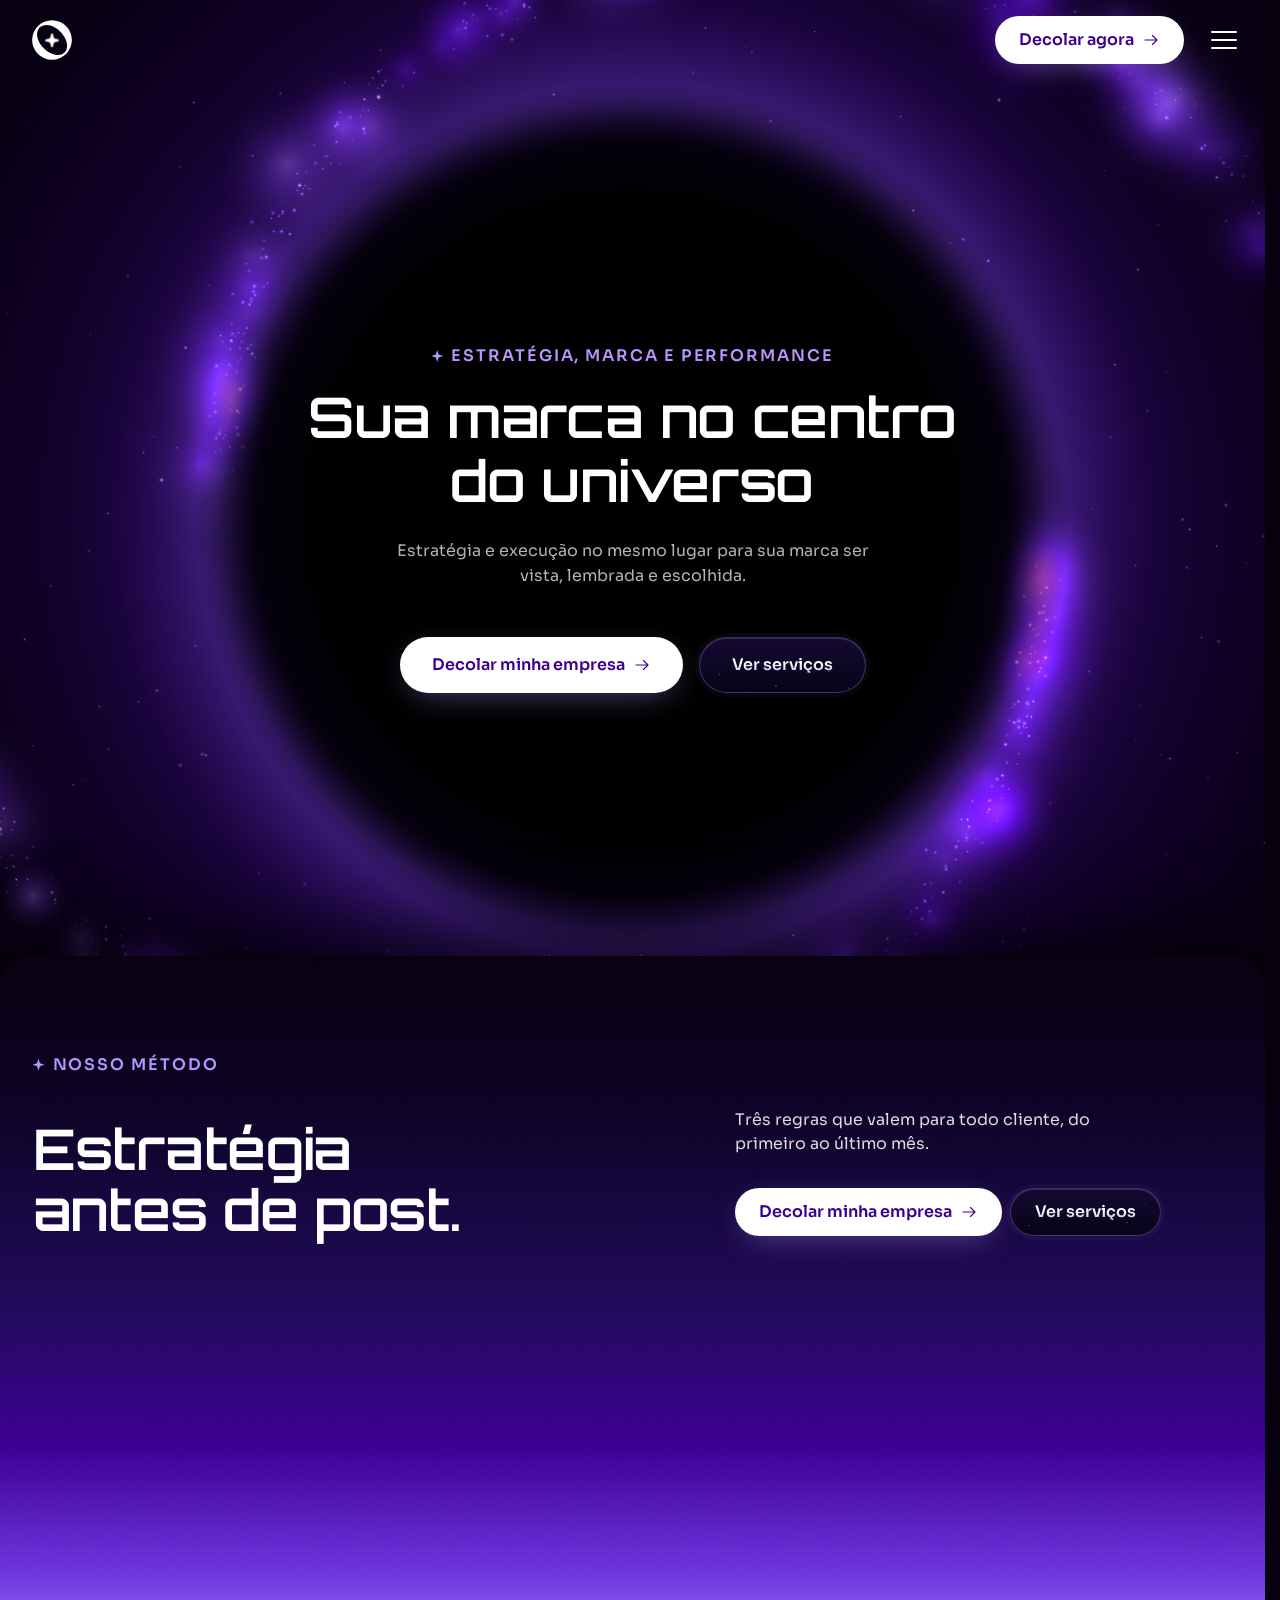
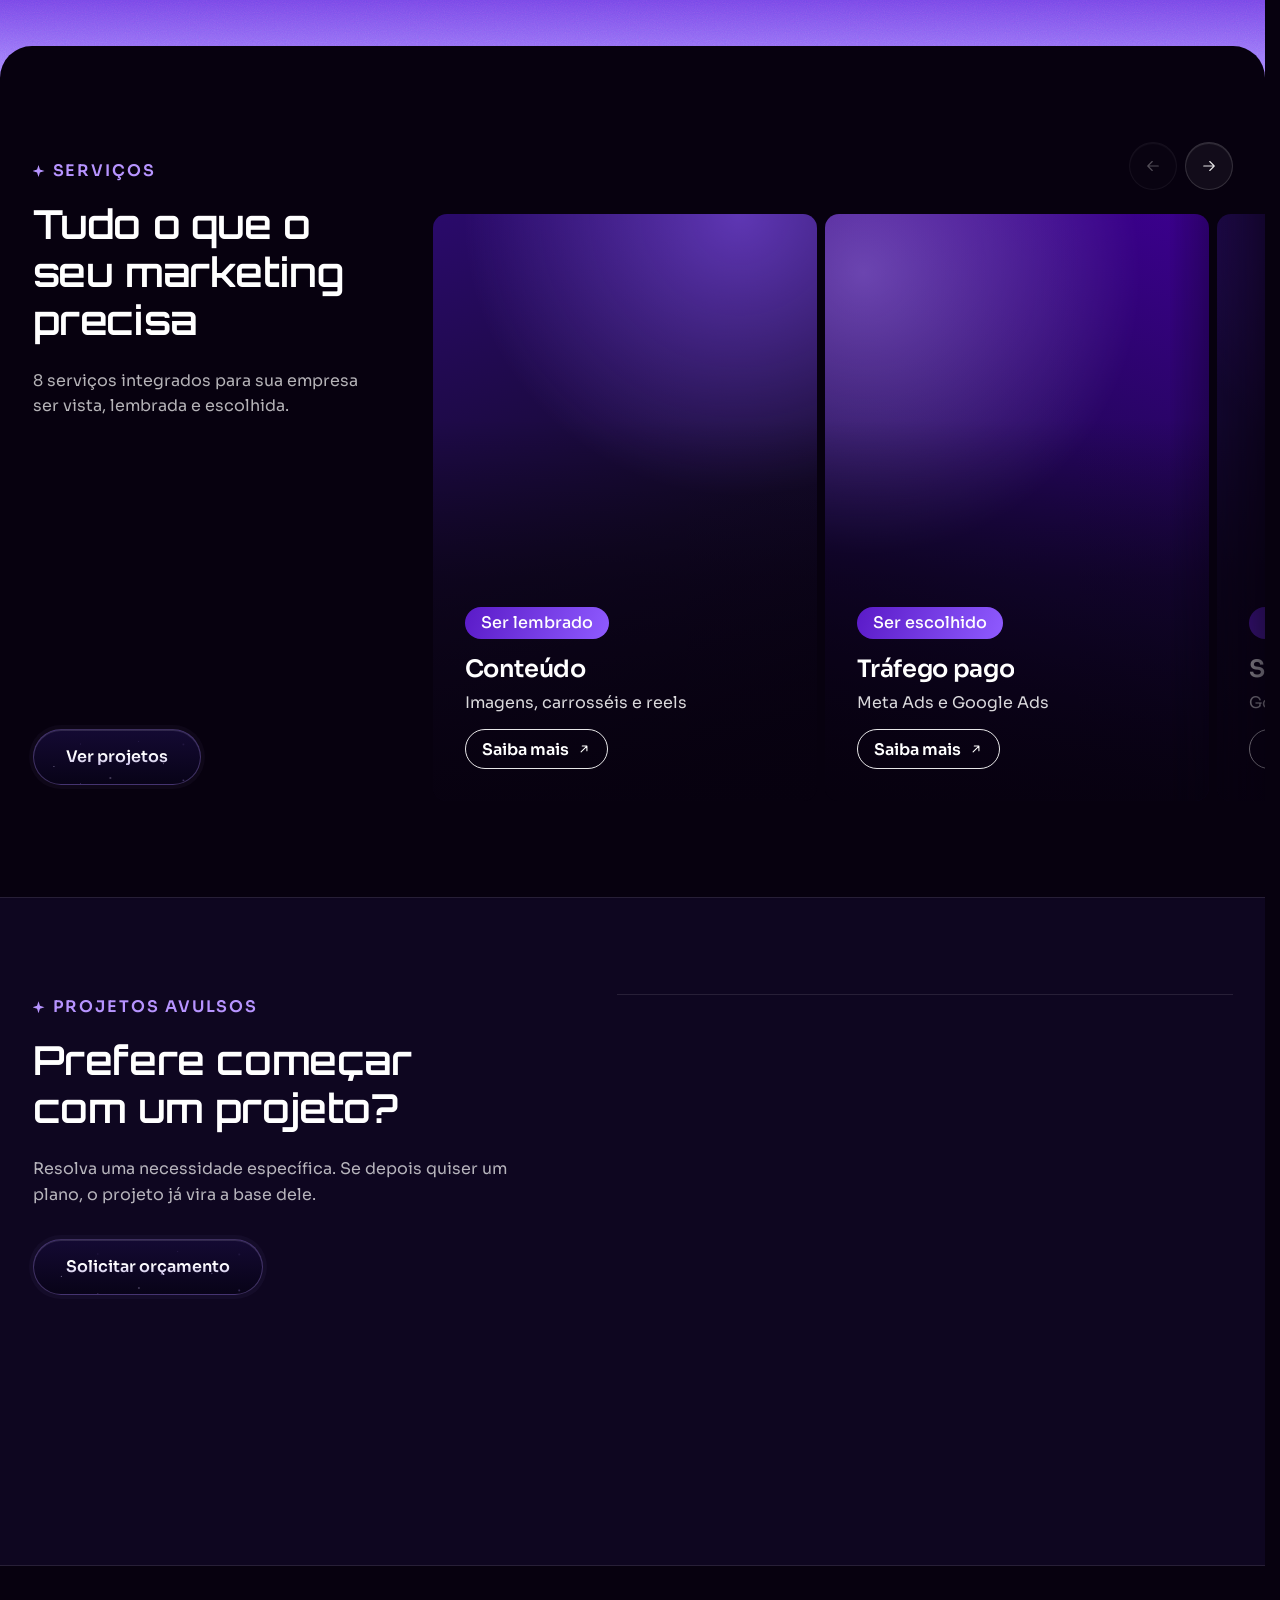
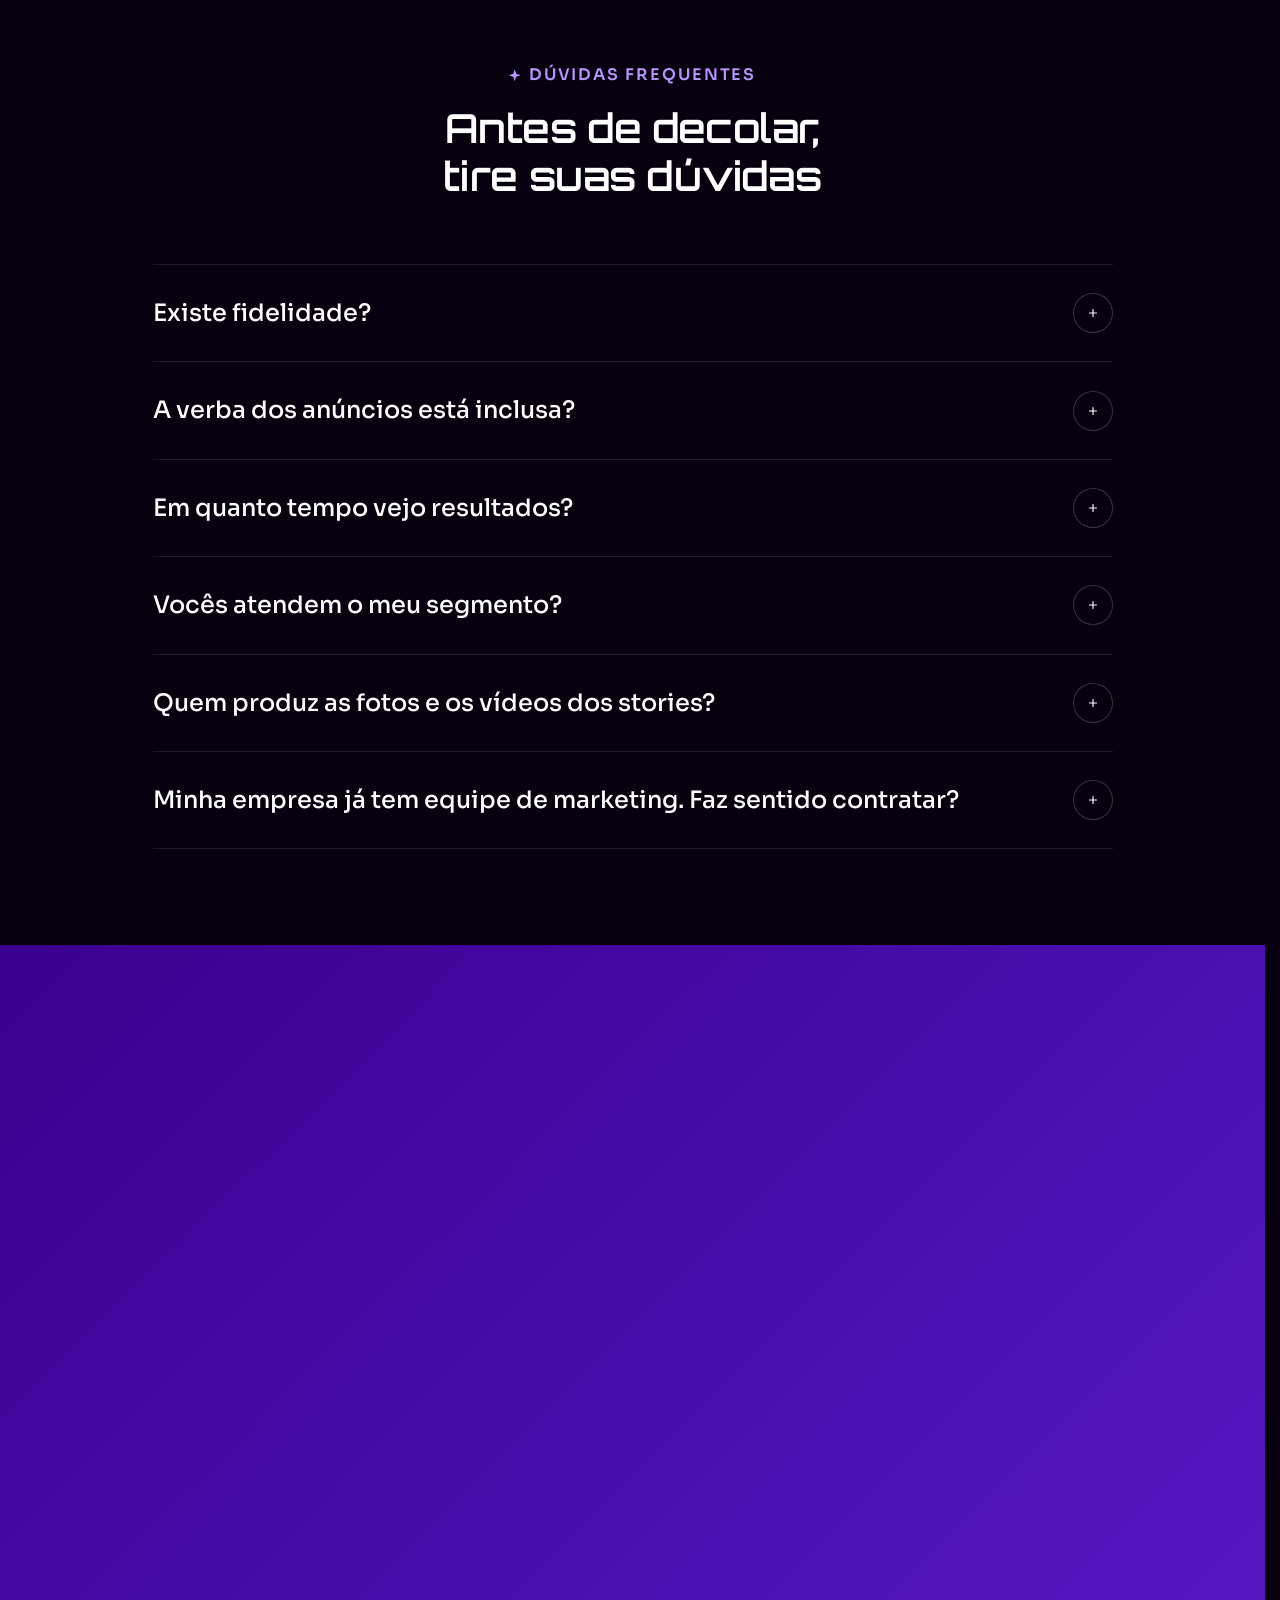
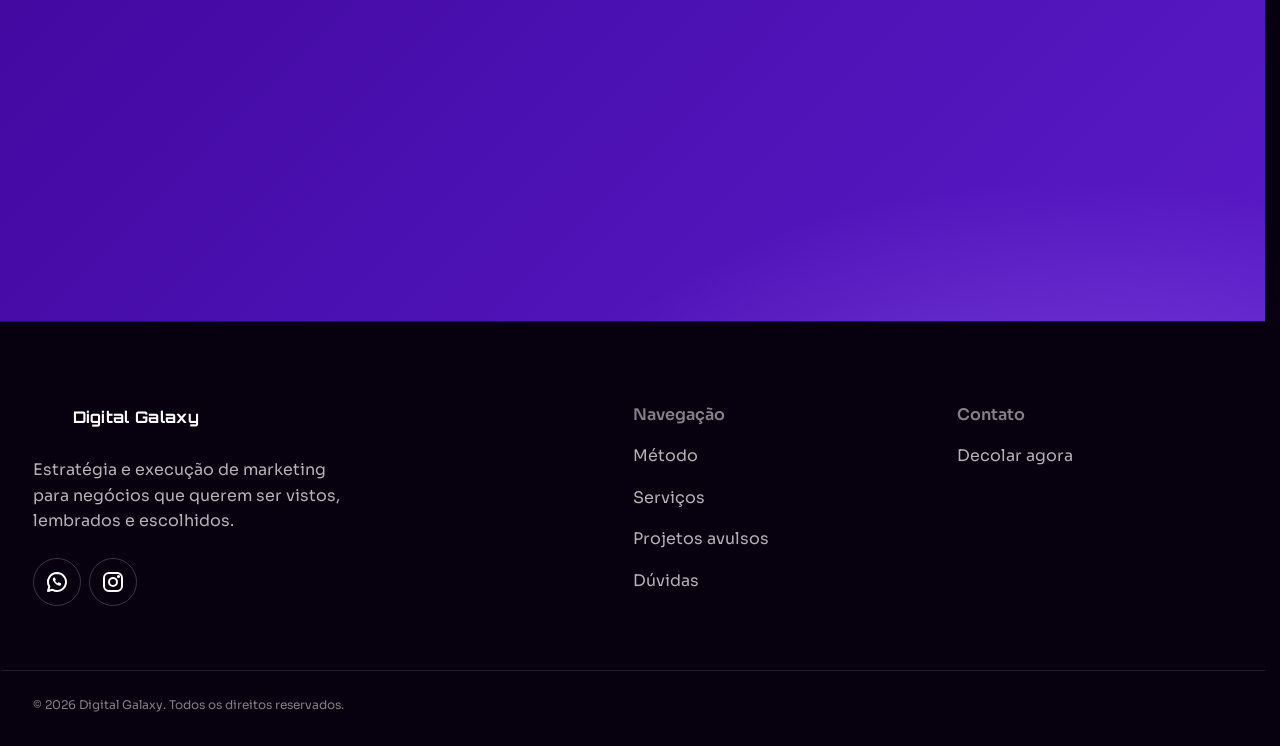
==== commit cbdd7eec: "Seta do botão de envio não deforma no celular - Círculo da seta com tamanho fixo (flex-shrink: 0) - " ====
--- a/index.html
+++ b/index.html
@@ -75,13 +75,13 @@
   <link rel="preload" href="fonts/sora-latin-600-normal.woff2" as="font" type="font/woff2" crossorigin>
   <link rel="preload" href="fonts/orbitron-latin-600-normal.woff2" as="font" type="font/woff2" crossorigin>
 
-  <link rel="stylesheet" href="css/style.css?v=17">
-  <link rel="stylesheet" href="css/responsive.css?v=17">
+  <link rel="stylesheet" href="css/style.css?v=18">
+  <link rel="stylesheet" href="css/responsive.css?v=18">
   <!-- Google Analytics 4, Google Ads e Pixel da Meta (configuração e eventos em js/analytics.js) -->
   <script async src="https://www.googletagmanager.com/gtag/js?id=G-95ECW98DXY"></script>
-  <script src="js/analytics.js?v=17"></script>
-  <script src="js/vendor/lenis.min.js?v=17" defer></script>
-  <script src="js/main.js?v=17" defer></script>
+  <script src="js/analytics.js?v=18"></script>
+  <script src="js/vendor/lenis.min.js?v=18" defer></script>
+  <script src="js/main.js?v=18" defer></script>
 </head>
 <body>
   <noscript><img height="1" width="1" hidden alt="" src="https://www.facebook.com/tr?id=1663876148441409&amp;ev=PageView&amp;noscript=1"></noscript>
--- a/css/style.css
+++ b/css/style.css
@@ -1006,6 +1006,7 @@
 .cta__button-icon {
   display: grid;
   place-items: center;
+  flex-shrink: 0;                        /* não deixa o círculo virar oval em telas estreitas */
   width: 40px;
   height: 40px;
   border-radius: 50%;
@@ -1124,7 +1125,9 @@
 /* Campo anti-robô: fora da tela, sem sumir para os robôs */
 .lead__hp { position: absolute; left: -9999px; width: 1px; height: 1px; overflow: hidden; }
 .lead__error { margin-top: var(--space-3); font-size: 16px; color: #D6334A; }
-.lead__submit { width: 100%; justify-content: space-between; margin-top: var(--space-4); }
+.lead__submit { width: 100%; justify-content: space-between; margin-top: var(--space-4); white-space: normal; }
+/* Em telas muito estreitas o texto quebra em duas linhas em vez de empurrar a seta */
+.lead__submit-text { min-width: 0; text-align: left; line-height: 1.3; }
 .lead__submit[disabled] { cursor: progress; opacity: 0.75; transform: none; }
 .lead__success { padding: var(--space-6) 0; text-align: center; }
 .lead__success:focus { outline: none; }
